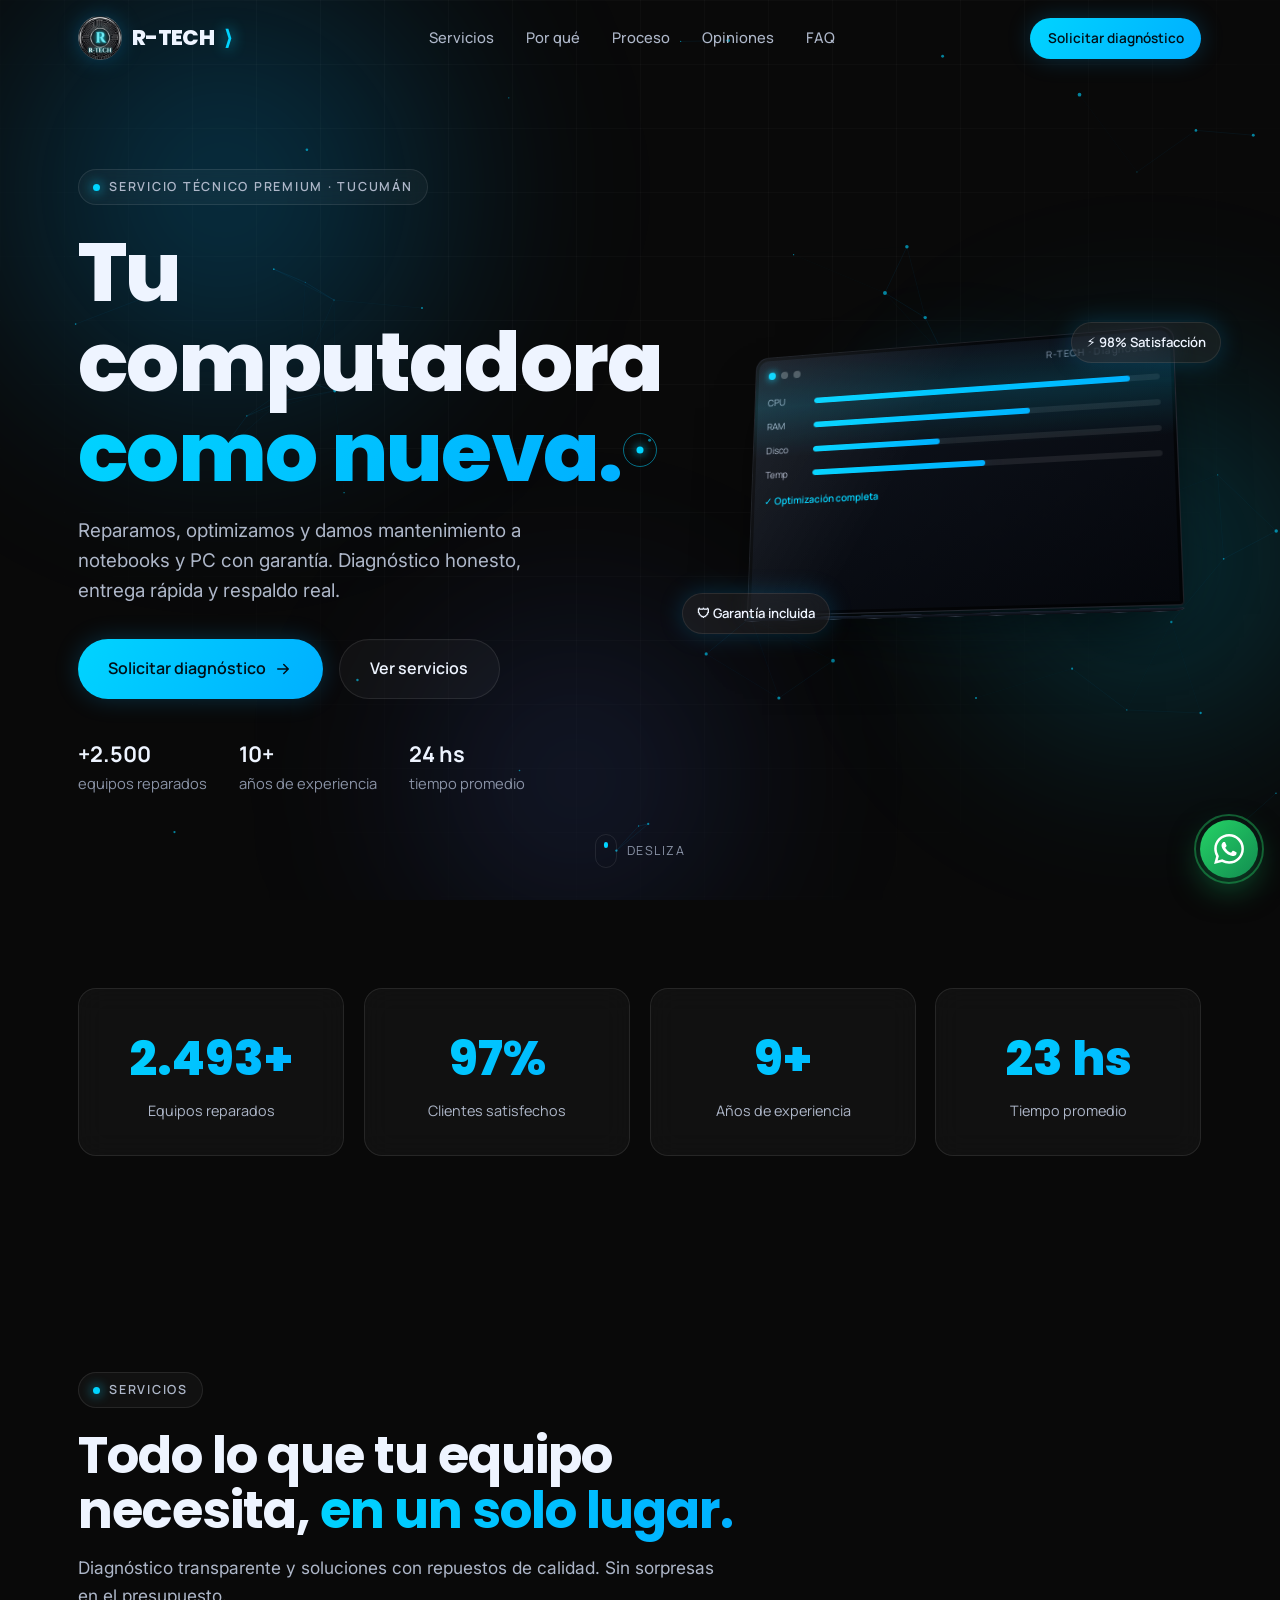
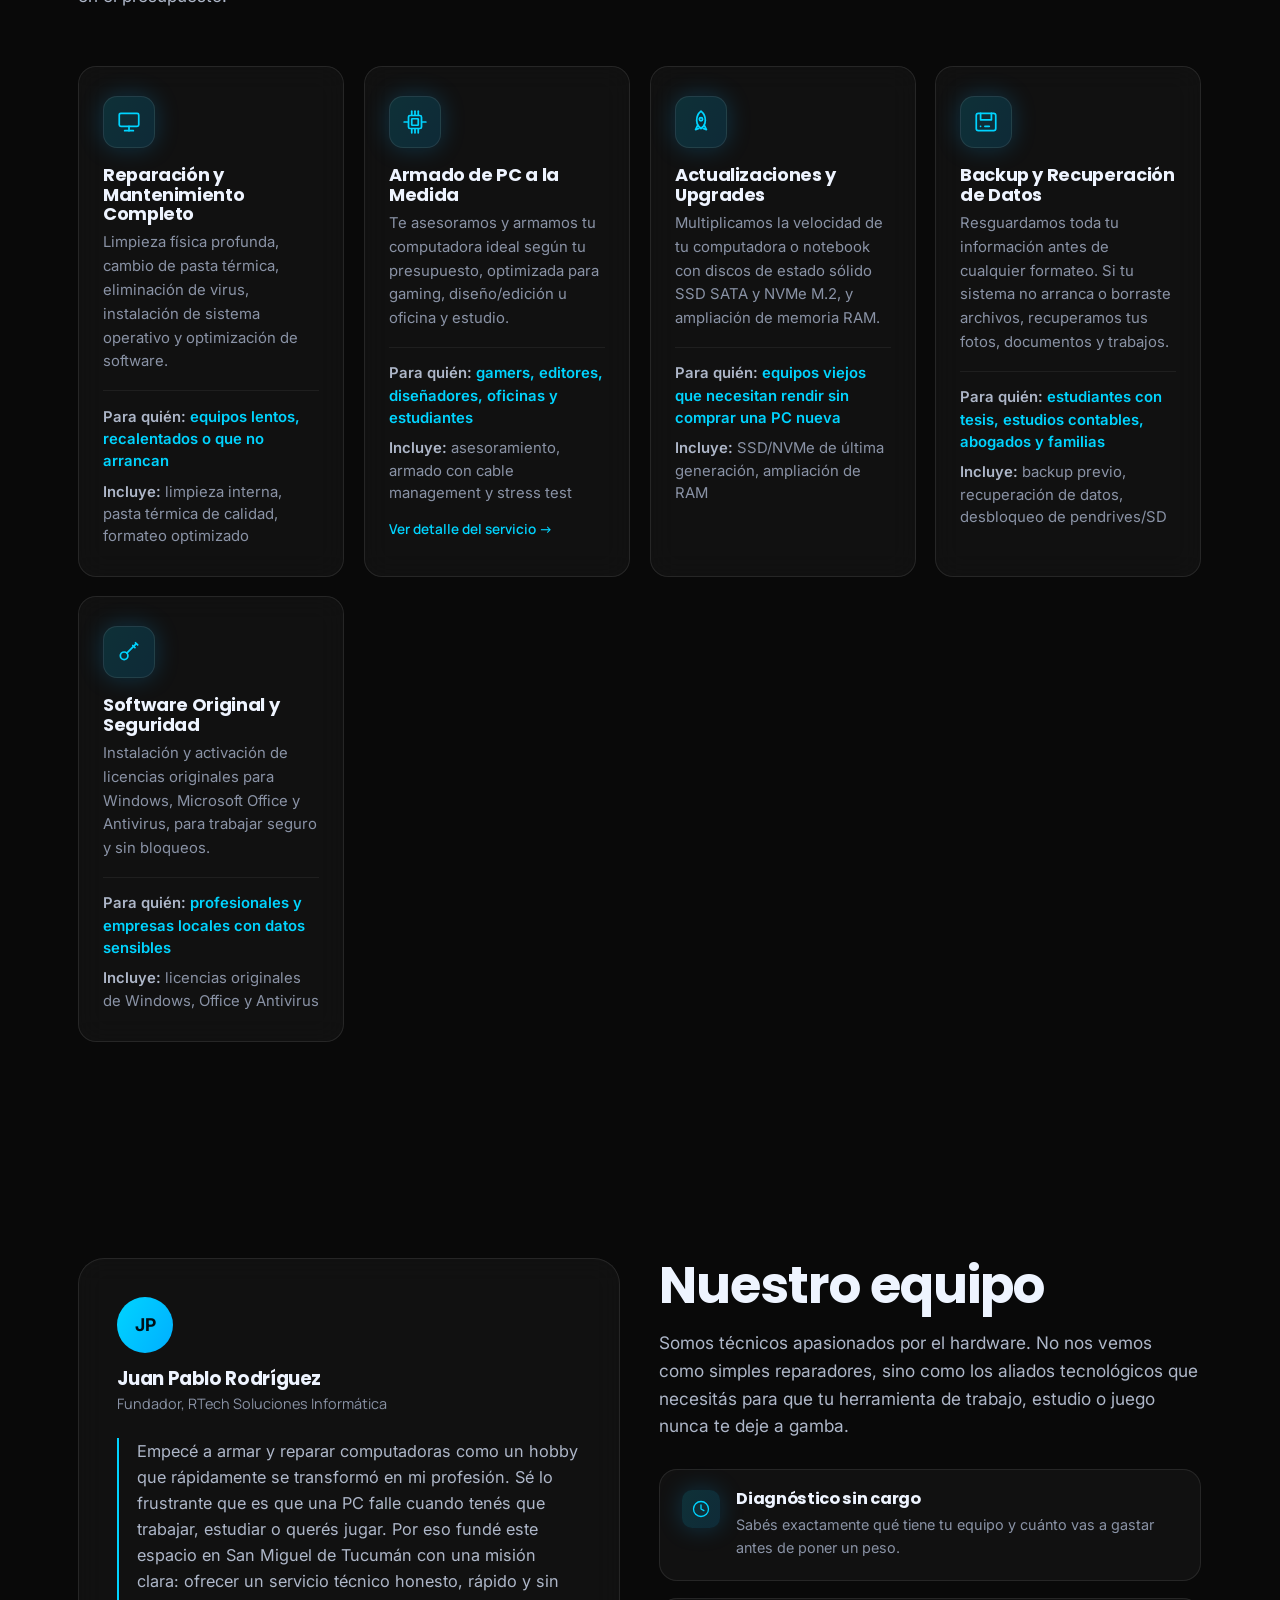
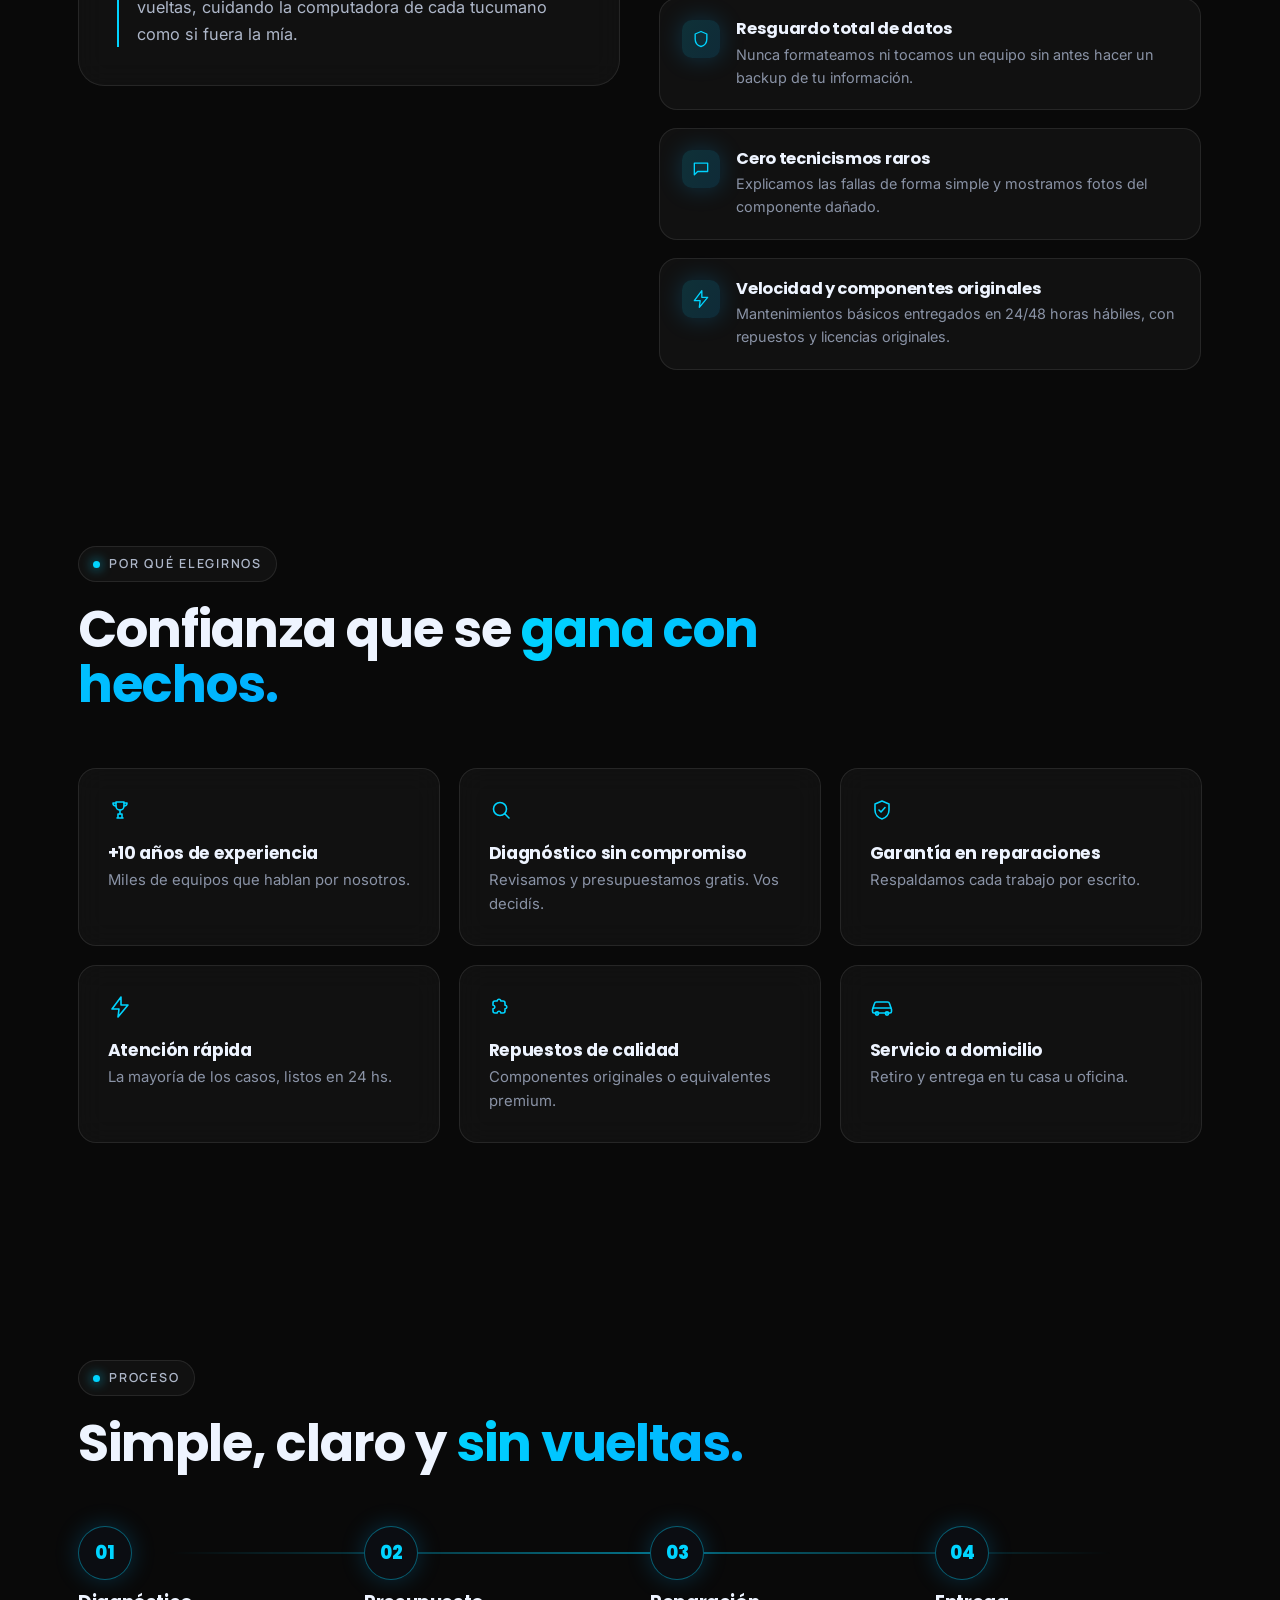
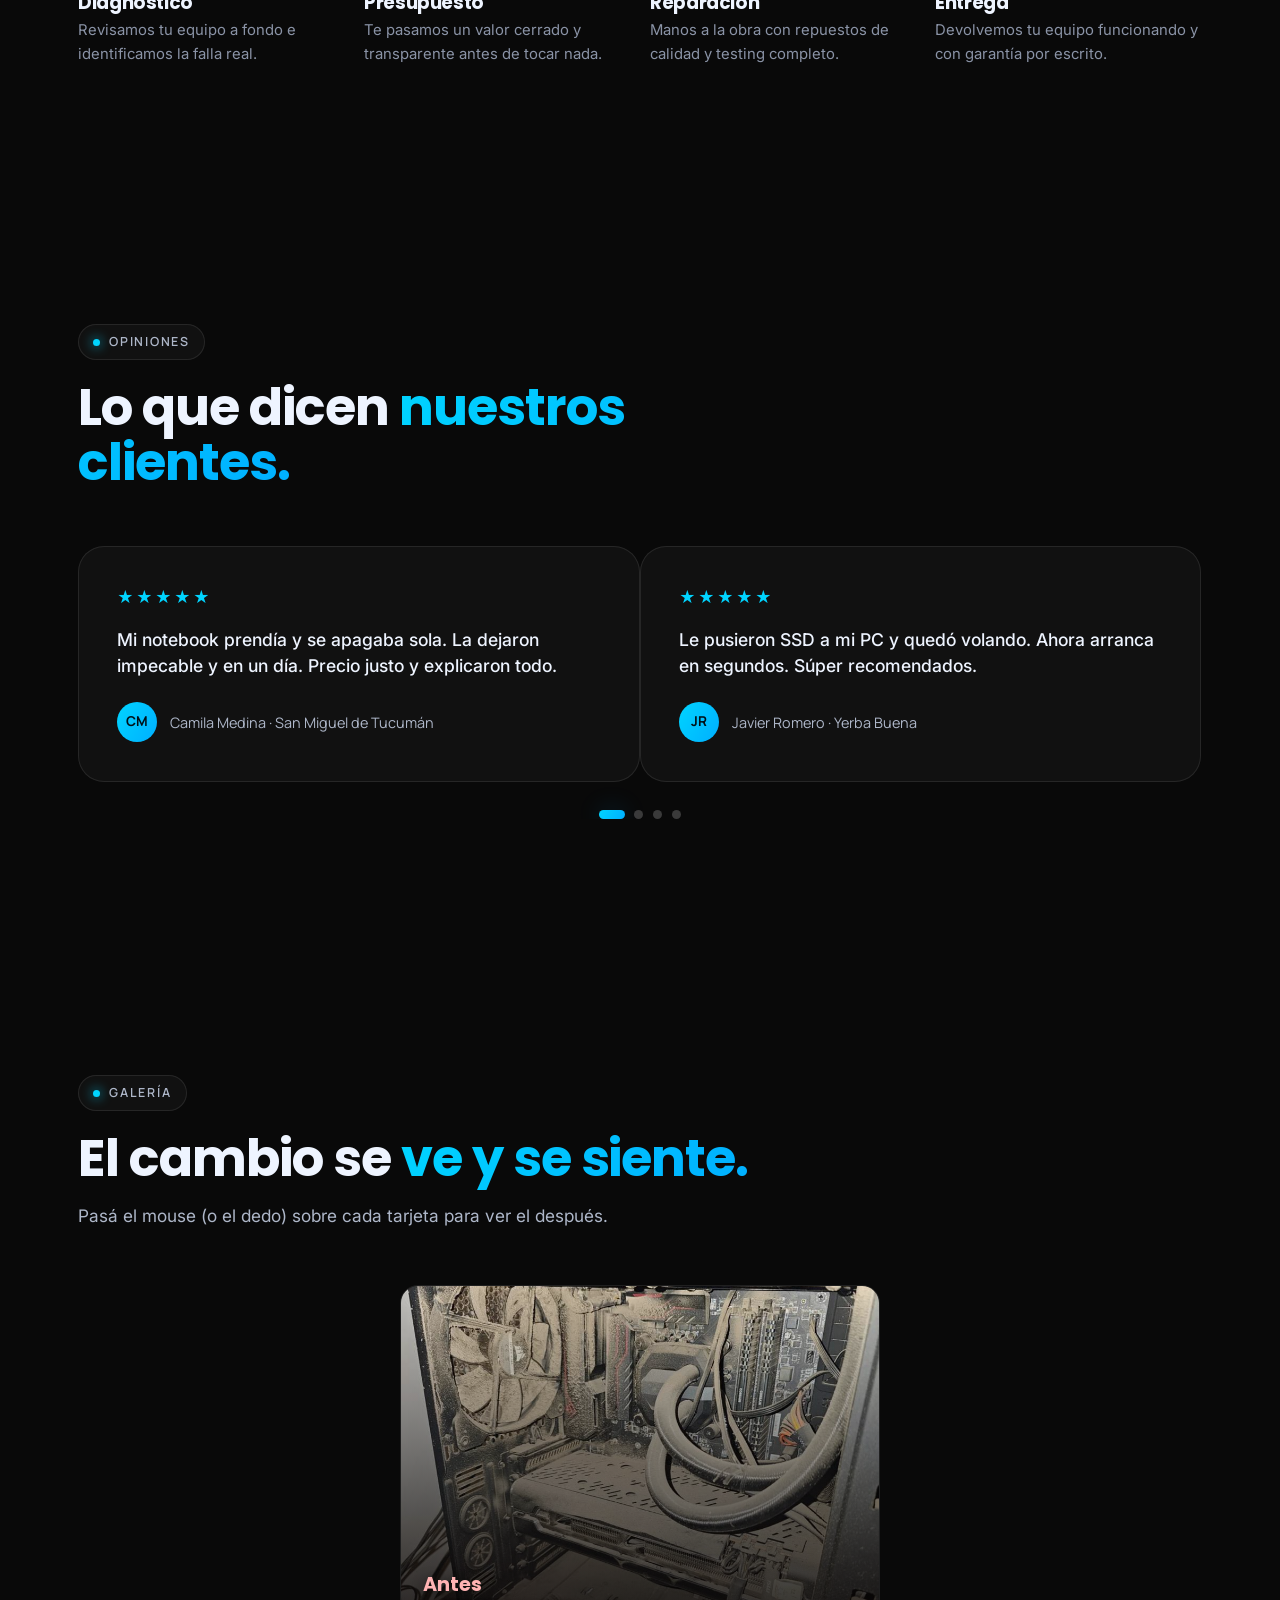
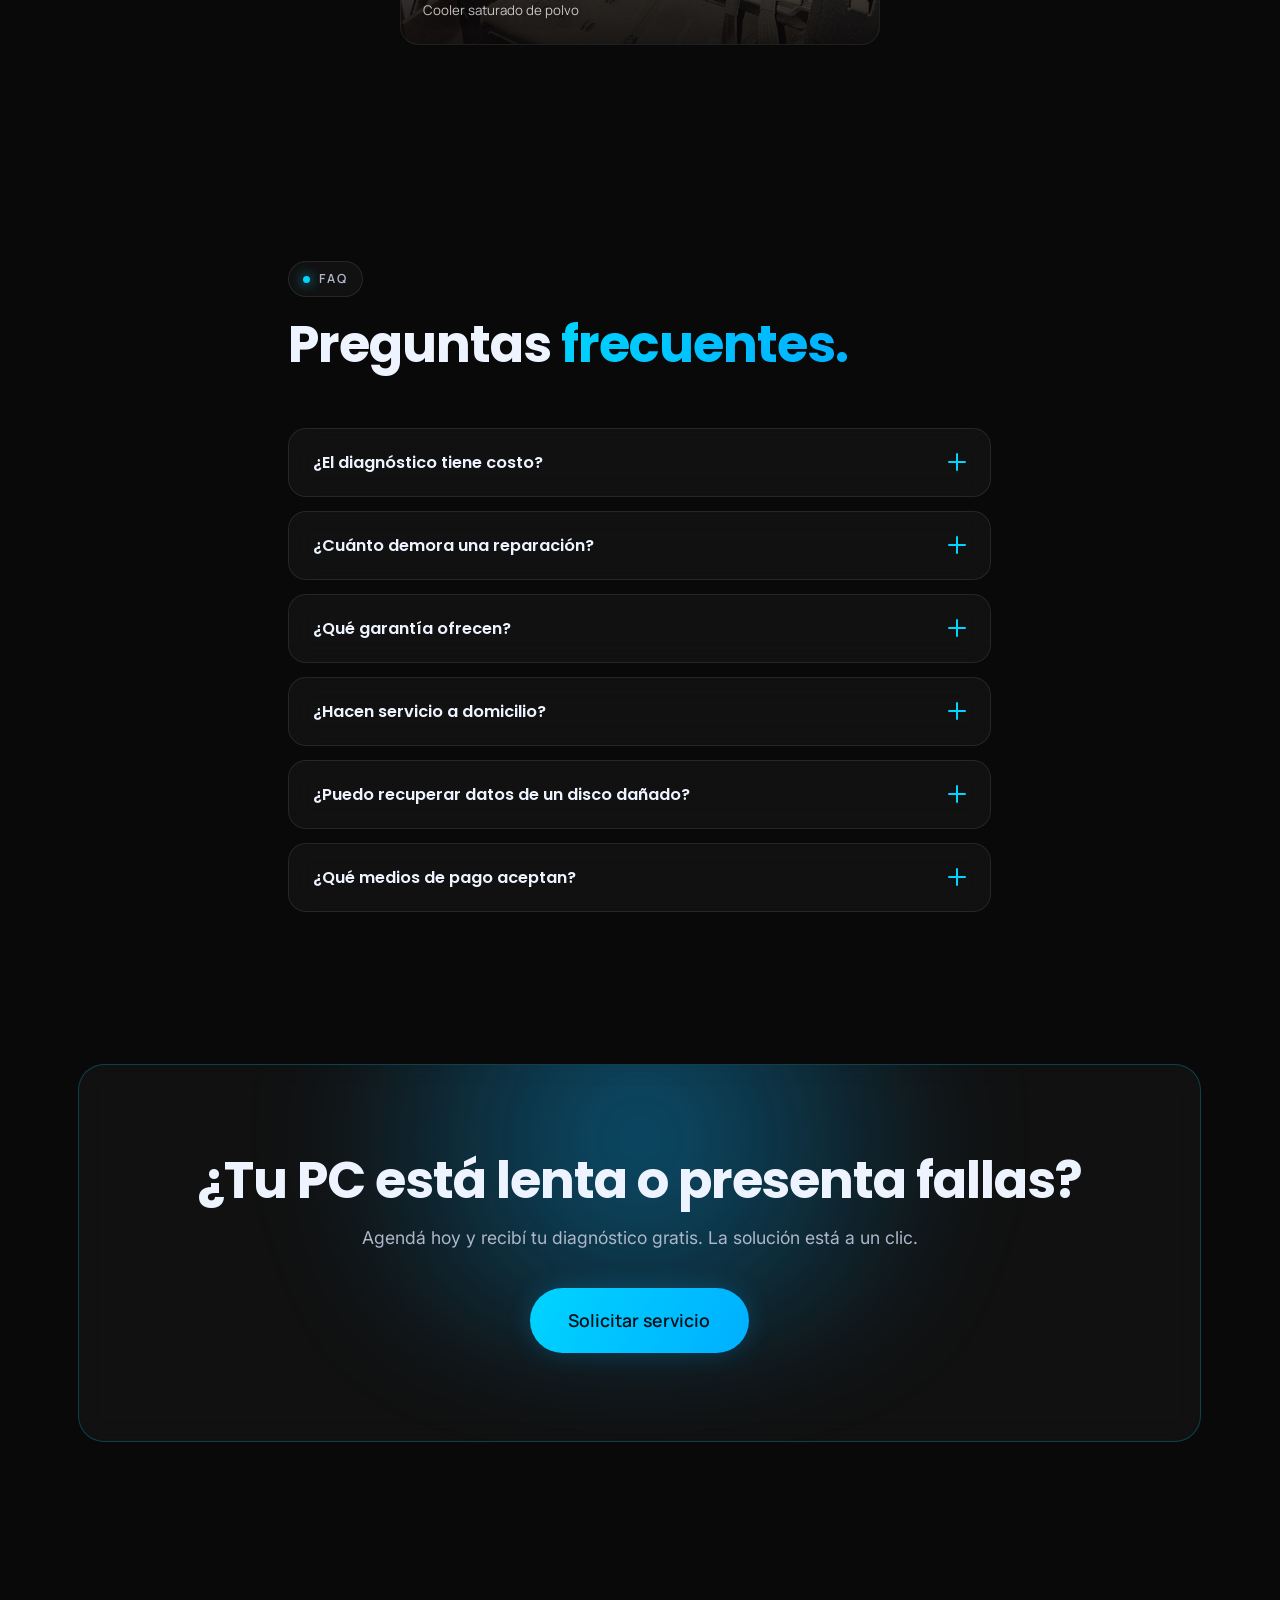
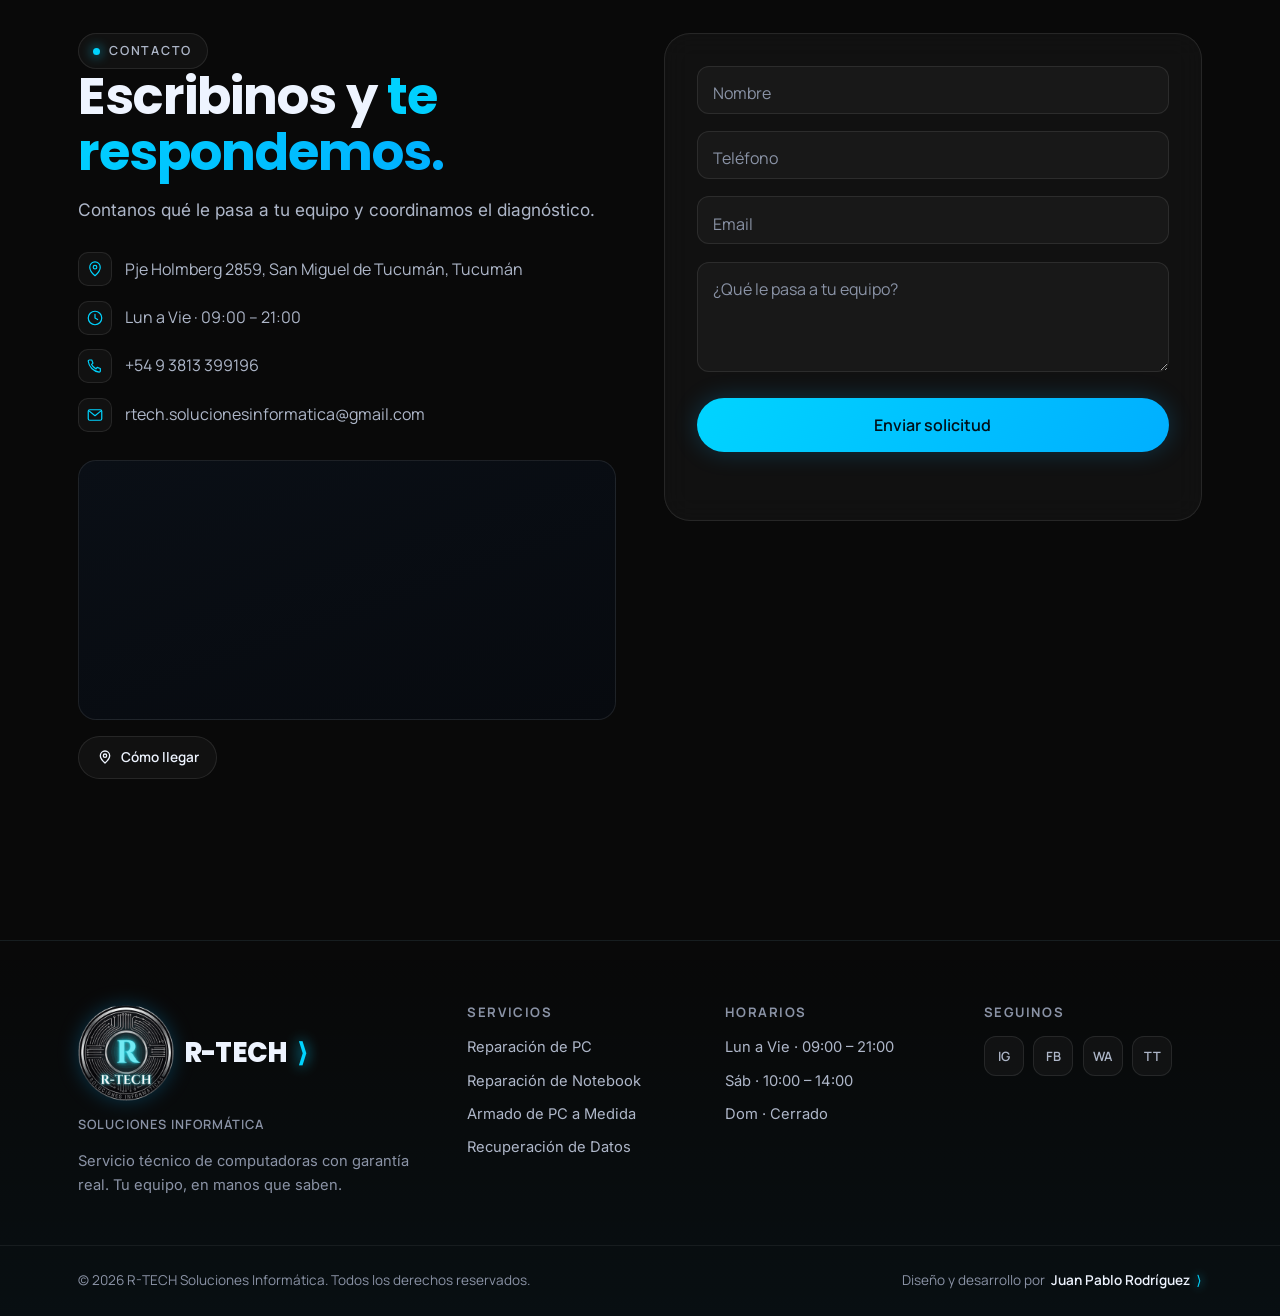
==== index.html @ f3e6f24c "Add files via upload" ====
<!DOCTYPE html>
<html lang="es">
<head>
  <!-- ============================================================
       META BÁSICOS
  ============================================================ -->
  <meta charset="UTF-8" />
  <meta name="viewport" content="width=device-width, initial-scale=1.0" />
  <title>R-TECH | Servicio Técnico de PC y Notebooks en San Miguel de Tucumán</title>

  <!-- ============================================================
       FAVICON / ÍCONO DE MARCA
  ============================================================ -->
  <link rel="icon" href="favicon.ico" sizes="any" />

  <!-- ============================================================
       SEO
  ============================================================ -->
  <meta name="description" content="Servicio técnico de PC y notebooks en San Miguel de Tucumán. Reparación, armado de PC a medida, recuperación de datos y mantenimiento con garantía escrita. Diagnóstico sin cargo." />
  <meta name="keywords" content="servicio técnico Tucumán, reparación de computadoras San Miguel de Tucumán, reparación de notebooks Tucumán, armado de PC a medida, armado pc gamer Tucumán, recuperación de datos Tucumán, optimización windows, eliminación de virus, service a domicilio Tucumán" />
  <meta name="author" content="R-TECH Soluciones Informática" />
  <meta name="robots" content="index, follow" />
  <meta name="geo.region" content="AR-T" />
  <meta name="geo.placename" content="San Miguel de Tucumán" />
  <meta name="theme-color" content="#090909" />
  <link rel="canonical" href="https://rtech-solucionesinformtica.github.io/MyWeb-Soluciones-Inform-tica/" />

  <!-- Open Graph -->
  <meta property="og:type" content="website" />
  <meta property="og:site_name" content="R-TECH Soluciones Informática" />
  <meta property="og:title" content="R-TECH | Servicio Técnico de PC y Notebooks en San Miguel de Tucumán" />
  <meta property="og:description" content="Reparación, armado de PC a medida y mantenimiento de notebooks y PC con garantía escrita. Diagnóstico sin cargo en San Miguel de Tucumán." />
  <meta property="og:locale" content="es_AR" />
  <meta property="og:url" content="https://rtech-solucionesinformtica.github.io/MyWeb-Soluciones-Inform-tica/" />
  <meta property="og:image" content="https://rtech-solucionesinformtica.github.io/MyWeb-Soluciones-Inform-tica/og-image.jpg" />
  <meta property="og:image:width" content="1200" />
  <meta property="og:image:height" content="630" />

  <!-- Twitter Card -->
  <meta name="twitter:card" content="summary_large_image" />
  <meta name="twitter:title" content="R-TECH | Servicio Técnico de PC y Notebooks en San Miguel de Tucumán" />
  <meta name="twitter:description" content="Reparación, armado de PC a medida y mantenimiento con garantía escrita. Diagnóstico sin cargo." />
  <meta name="twitter:image" content="https://rtech-solucionesinformtica.github.io/MyWeb-Soluciones-Inform-tica/og-image.jpg" />

  <!-- ============================================================
       TIPOGRAFÍAS (Poppins display · Inter body · Manrope datos)
  ============================================================ -->
  <link rel="preconnect" href="https://fonts.googleapis.com" />
  <link rel="preconnect" href="https://fonts.gstatic.com" crossorigin />
  <link href="https://fonts.googleapis.com/css2?family=Poppins:wght@500;600;700;800&family=Inter:wght@400;500;600&family=Manrope:wght@500;600;700&display=swap" rel="stylesheet" />

  <link rel="stylesheet" href="style.css" />

  <!-- ============================================================
       SCHEMA.ORG · LocalBusiness (datos estructurados)
  ============================================================ -->
  <script type="application/ld+json">
  {
    "@context": "https://schema.org",
    "@type": "ElectronicsStore",
    "name": "R-TECH Soluciones Informática",
    "alternateName": "R-TECH Servicio Técnico de Computadoras",
    "image": "https://rtech-solucionesinformtica.github.io/MyWeb-Soluciones-Inform-tica/og-image.jpg",
    "description": "Servicio técnico de PC y notebooks en San Miguel de Tucumán: reparación, armado de PC a medida, recuperación de datos y mantenimiento con garantía escrita.",
    "@id": "https://rtech-solucionesinformtica.github.io/MyWeb-Soluciones-Inform-tica/#negocio",
    "url": "https://rtech-solucionesinformtica.github.io/MyWeb-Soluciones-Inform-tica/",
    "telephone": "+5493813399196",
    "email": "rtech.solucionesinformatica@gmail.com",
    "priceRange": "$$",
    "address": {
      "@type": "PostalAddress",
      "streetAddress": "Pje Holmberg 2859",
      "addressLocality": "San Miguel de Tucumán",
      "addressRegion": "Tucumán",
      "postalCode": "T4001CZG",
      "addressCountry": "AR"
    },
    "openingHoursSpecification": [
      {
        "@type": "OpeningHoursSpecification",
        "dayOfWeek": ["Monday","Tuesday","Wednesday","Thursday","Friday"],
        "opens": "09:00",
        "closes": "21:00"
      },
      {
        "@type": "OpeningHoursSpecification",
        "dayOfWeek": ["Saturday"],
        "opens": "10:00",
        "closes": "14:00"
      }
    ],
    "hasOfferCatalog": {
      "@type": "OfferCatalog",
      "name": "Servicios R-TECH",
      "itemListElement": [
        { "@type": "Offer", "itemOffered": { "@type": "Service", "name": "Reparación de PC" } },
        { "@type": "Offer", "itemOffered": { "@type": "Service", "name": "Reparación de Notebooks" } },
        { "@type": "Offer", "itemOffered": { "@type": "Service", "name": "Armado de PC a Medida", "url": "https://rtech-solucionesinformtica.github.io/MyWeb-Soluciones-Inform-tica/armado-pc-a-medida.html" } },
        { "@type": "Offer", "itemOffered": { "@type": "Service", "name": "Recuperación de Datos" } },
        { "@type": "Offer", "itemOffered": { "@type": "Service", "name": "Eliminación de Virus" } },
        { "@type": "Offer", "itemOffered": { "@type": "Service", "name": "Mantenimiento Preventivo" } }
      ]
    }
  }
  </script>

  <!-- ============================================================
       SCHEMA.ORG · FAQPage (para rich snippets en resultados)
  ============================================================ -->
  <script type="application/ld+json">
  {
    "@context": "https://schema.org",
    "@type": "FAQPage",
    "mainEntity": [
      {
        "@type": "Question",
        "name": "¿El diagnóstico tiene costo?",
        "acceptedAnswer": { "@type": "Answer", "text": "No. Revisamos tu equipo y te entregamos un presupuesto sin compromiso. Si no reparás, no pagás nada." }
      },
      {
        "@type": "Question",
        "name": "¿Cuánto demora una reparación?",
        "acceptedAnswer": { "@type": "Answer", "text": "La mayoría queda lista en 24 hs. Casos con repuestos especiales pueden tardar un poco más; siempre te avisamos antes." }
      },
      {
        "@type": "Question",
        "name": "¿Qué garantía ofrecen?",
        "acceptedAnswer": { "@type": "Answer", "text": "Todas las reparaciones incluyen garantía por escrito sobre el trabajo y los repuestos instalados." }
      },
      {
        "@type": "Question",
        "name": "¿Hacen servicio a domicilio?",
        "acceptedAnswer": { "@type": "Answer", "text": "Sí. Retiramos y entregamos tu equipo en tu casa u oficina dentro de la zona de cobertura." }
      },
      {
        "@type": "Question",
        "name": "¿Puedo recuperar datos de un disco dañado?",
        "acceptedAnswer": { "@type": "Answer", "text": "En la mayoría de los casos sí. Evaluamos el disco y te indicamos la probabilidad real antes de intervenir." }
      },
      {
        "@type": "Question",
        "name": "¿Qué medios de pago aceptan?",
        "acceptedAnswer": { "@type": "Answer", "text": "Podés abonar en efectivo, transferencia bancaria o Mercado Pago al momento de retirar tu equipo ya reparado." }
      }
    ]
  }
  </script>
</head>

<body>

  <!-- ============================================================
       CURSOR INTERACTIVO (glow que sigue al mouse)
  ============================================================ -->
  <div class="cursor-dot" data-cursor-dot></div>
  <div class="cursor-glow" data-cursor-glow></div>

  <!-- ============================================================
       FONDO GLOBAL · Aurora + partículas (canvas) + grilla
  ============================================================ -->
  <div class="bg-fx" aria-hidden="true">
    <div class="aurora aurora--1"></div>
    <div class="aurora aurora--2"></div>
    <div class="aurora aurora--3"></div>
    <div class="grid-overlay"></div>
    <canvas id="particles"></canvas>
  </div>

  <!-- Barra de progreso de scroll -->
  <div class="scroll-progress" data-scroll-progress aria-hidden="true"></div>

  <!-- ============================================================
       NAVBAR · glass sticky
  ============================================================ -->
  <header class="nav" data-nav>
    <div class="container nav__inner">
      <a href="#hero" class="brand" aria-label="R-TECH inicio">
        <img src="logo.png" alt="R-TECH Soluciones Informática" class="brand__logo" width="44" height="44" />
        <span class="brand__mark">R-TECH</span><span class="brand__chevron">⟩</span>
      </a>

      <nav class="nav__links" aria-label="Navegación principal">
        <a href="#servicios">Servicios</a>
        <a href="#nosotros">Por qué</a>
        <a href="#proceso">Proceso</a>
        <a href="#testimonios">Opiniones</a>
        <a href="#faq">FAQ</a>
      </nav>

      <a href="#contacto" class="btn btn--sm btn--primary">Solicitar diagnóstico</a>

      <button class="nav__burger" data-burger aria-label="Abrir menú" aria-expanded="false">
        <span></span><span></span><span></span>
      </button>
    </div>

    <!-- Menú móvil -->
    <div class="nav__mobile" data-mobile-menu>
      <a href="#servicios">Servicios</a>
      <a href="#nosotros">Por qué elegirnos</a>
      <a href="#proceso">Proceso</a>
      <a href="#testimonios">Opiniones</a>
      <a href="#faq">FAQ</a>
      <a href="#contacto" class="btn btn--primary">Solicitar diagnóstico</a>
    </div>
  </header>

  <main>

    <!-- ============================================================
         HERO
    ============================================================ -->
    <section class="hero" id="hero">
      <div class="container hero__inner">

        <div class="hero__copy">
          <span class="eyebrow reveal" data-reveal>
            <span class="eyebrow__dot"></span> Servicio técnico premium · Tucumán
          </span>

          <h1 class="hero__title reveal" data-reveal data-reveal-delay="80">
            Tu computadora<br /><span class="grad">como nueva.</span>
          </h1>

          <p class="hero__sub reveal" data-reveal data-reveal-delay="160">
            Reparamos, optimizamos y damos mantenimiento a notebooks y PC
            con garantía. Diagnóstico honesto, entrega rápida y respaldo real.
          </p>

          <div class="hero__actions reveal" data-reveal data-reveal-delay="240">
            <a href="#contacto" class="btn btn--primary btn--lg">
              Solicitar diagnóstico
              <svg width="18" height="18" viewBox="0 0 24 24" fill="none" aria-hidden="true"><path d="M5 12h14M13 6l6 6-6 6" stroke="currentColor" stroke-width="2" stroke-linecap="round" stroke-linejoin="round"/></svg>
            </a>
            <a href="#servicios" class="btn btn--ghost btn--lg">Ver servicios</a>
          </div>

          <ul class="hero__trust reveal" data-reveal data-reveal-delay="320">
            <li><strong>+2.500</strong> equipos reparados</li>
            <li><strong>10+</strong> años de experiencia</li>
            <li><strong>24 hs</strong> tiempo promedio</li>
          </ul>
        </div>

        <!-- PC 3D ilustrada con luces (CSS puro + SVG) -->
        <div class="hero__stage reveal" data-reveal data-reveal-delay="200" data-tilt>
          <div class="glow-orb"></div>

          <div class="laptop" data-tilt-inner>
            <!-- Pantalla -->
            <div class="laptop__screen">
              <div class="screen__scan"></div>
              <div class="screen__ui">
                <div class="ui__topbar">
                  <span class="ui__dot"></span><span class="ui__dot"></span><span class="ui__dot"></span>
                  <span class="ui__title">R-TECH · Diagnóstico</span>
                </div>
                <div class="ui__body">
                  <div class="ui__row"><span>CPU</span><i style="--w:92%"></i></div>
                  <div class="ui__row"><span>RAM</span><i style="--w:64%"></i></div>
                  <div class="ui__row"><span>Disco</span><i style="--w:38%"></i></div>
                  <div class="ui__row"><span>Temp</span><i style="--w:51%"></i></div>
                  <div class="ui__status">✓ Optimización completa</div>
                </div>
              </div>
              <div class="screen__glare"></div>
            </div>
            <!-- Base / teclado -->
            <div class="laptop__base">
              <div class="base__notch"></div>
            </div>
          </div>

          <!-- Chips flotantes -->
          <div class="chip chip--1">⚡ 98% Satisfacción</div>
          <div class="chip chip--2">🛡 Garantía incluida</div>
        </div>

      </div>

      <a href="#servicios" class="hero__scroll" aria-label="Bajar">
        <span></span> Desliza
      </a>
    </section>


    <!-- ============================================================
         CONTADORES
    ============================================================ -->
    <section class="section section--tight" id="stats">
      <div class="container">
        <div class="stats" data-counters>
          <div class="stat reveal" data-reveal>
            <span class="stat__num" data-count="2500" data-suffix="+">0</span>
            <span class="stat__label">Equipos reparados</span>
          </div>
          <div class="stat reveal" data-reveal>
            <span class="stat__num" data-count="98" data-suffix="%">0</span>
            <span class="stat__label">Clientes satisfechos</span>
          </div>
          <div class="stat reveal" data-reveal>
            <span class="stat__num" data-count="10" data-suffix="+">0</span>
            <span class="stat__label">Años de experiencia</span>
          </div>
          <div class="stat reveal" data-reveal>
            <span class="stat__num" data-count="24" data-suffix=" hs">0</span>
            <span class="stat__label">Tiempo promedio</span>
          </div>
        </div>
      </div>
    </section>

    <!-- ============================================================
         SERVICIOS
    ============================================================ -->
    <section class="section" id="servicios">
      <div class="container">
        <header class="section__head reveal" data-reveal>
          <span class="eyebrow"><span class="eyebrow__dot"></span> Servicios</span>
          <h2 class="section__title">Todo lo que tu equipo necesita, <span class="grad">en un solo lugar.</span></h2>
          <p class="section__lead">Diagnóstico transparente y soluciones con repuestos de calidad. Sin sorpresas en el presupuesto.</p>
        </header>

        <div class="cards" data-stagger>
          <!-- Card = icono + título + descripción + meta (Para quién/Incluye) + tilt 3D + glow -->
          <article class="card reveal" data-reveal data-tilt>
            <div class="card__icon"><svg viewBox="0 0 24 24" fill="none" stroke="currentColor" stroke-width="1.6" stroke-linecap="round" stroke-linejoin="round"><rect x="3" y="4" width="18" height="12" rx="1.5"/><line x1="8" y1="20" x2="16" y2="20"/><line x1="12" y1="16" x2="12" y2="20"/></svg></div>
            <h3>Reparación y Mantenimiento Completo</h3>
            <p>Limpieza física profunda, cambio de pasta térmica, eliminación de virus, instalación de sistema operativo y optimización de software.</p>
            <div class="card__meta">
              <p><strong>Para quién:</strong> <span class="card__meta-accent">equipos lentos, recalentados o que no arrancan</span></p>
              <p><strong>Incluye:</strong> limpieza interna, pasta térmica de calidad, formateo optimizado</p>
            </div>
          </article>
          <article class="card reveal" data-reveal data-tilt>
            <div class="card__icon"><svg viewBox="0 0 24 24" fill="none" stroke="currentColor" stroke-width="1.6" stroke-linecap="round" stroke-linejoin="round"><rect x="6" y="6" width="12" height="12" rx="1.5"/><rect x="9" y="9" width="6" height="6" rx="0.5"/><line x1="12" y1="2" x2="12" y2="5"/><line x1="12" y1="19" x2="12" y2="22"/><line x1="2" y1="12" x2="5" y2="12"/><line x1="19" y1="12" x2="22" y2="12"/><line x1="9" y1="2" x2="9" y2="5"/><line x1="15" y1="2" x2="15" y2="5"/><line x1="9" y1="19" x2="9" y2="22"/><line x1="15" y1="19" x2="15" y2="22"/></svg></div>
            <h3>Armado de PC a la Medida</h3>
            <p>Te asesoramos y armamos tu computadora ideal según tu presupuesto, optimizada para gaming, diseño/edición u oficina y estudio.</p>
            <div class="card__meta">
              <p><strong>Para quién:</strong> <span class="card__meta-accent">gamers, editores, diseñadores, oficinas y estudiantes</span></p>
              <p><strong>Incluye:</strong> asesoramiento, armado con cable management y stress test</p>
            </div>
            <a href="armado-pc-a-medida.html" class="card__link">Ver detalle del servicio →</a>
          </article>
          <article class="card reveal" data-reveal data-tilt>
            <div class="card__icon"><svg viewBox="0 0 24 24" fill="none" stroke="currentColor" stroke-width="1.6" stroke-linecap="round" stroke-linejoin="round"><path d="M12 2c2.5 2 4 5 4 8.5 0 2-.7 3.8-1.7 5.3L12 18l-2.3-2.2C8.7 14.3 8 12.5 8 10.5 8 7 9.5 4 12 2z"/><circle cx="12" cy="9.5" r="1.5"/><path d="M9 15l-2 4 3-1M15 15l2 4-3-1"/></svg></div>
            <h3>Actualizaciones y Upgrades</h3>
            <p>Multiplicamos la velocidad de tu computadora o notebook con discos de estado sólido SSD SATA y NVMe M.2, y ampliación de memoria RAM.</p>
            <div class="card__meta">
              <p><strong>Para quién:</strong> <span class="card__meta-accent">equipos viejos que necesitan rendir sin comprar una PC nueva</span></p>
              <p><strong>Incluye:</strong> SSD/NVMe de última generación, ampliación de RAM</p>
            </div>
          </article>
          <article class="card reveal" data-reveal data-tilt>
            <div class="card__icon"><svg viewBox="0 0 24 24" fill="none" stroke="currentColor" stroke-width="1.6" stroke-linecap="round" stroke-linejoin="round"><rect x="3" y="4" width="18" height="16" rx="2"/><path d="M7 4v6h10V4"/><line x1="7" y1="16" x2="7.01" y2="16"/><line x1="11" y1="16" x2="15" y2="16"/></svg></div>
            <h3>Backup y Recuperación de Datos</h3>
            <p>Resguardamos toda tu información antes de cualquier formateo. Si tu sistema no arranca o borraste archivos, recuperamos tus fotos, documentos y trabajos.</p>
            <div class="card__meta">
              <p><strong>Para quién:</strong> <span class="card__meta-accent">estudiantes con tesis, estudios contables, abogados y familias</span></p>
              <p><strong>Incluye:</strong> backup previo, recuperación de datos, desbloqueo de pendrives/SD</p>
            </div>
          </article>
          <article class="card reveal" data-reveal data-tilt>
            <div class="card__icon"><svg viewBox="0 0 24 24" fill="none" stroke="currentColor" stroke-width="1.6" stroke-linecap="round" stroke-linejoin="round"><circle cx="7.5" cy="15.5" r="3.5"/><path d="M10 13l8.5-8.5"/><path d="M15.5 6l2 2"/><path d="M18 3.5l2 2"/></svg></div>
            <h3>Software Original y Seguridad</h3>
            <p>Instalación y activación de licencias originales para Windows, Microsoft Office y Antivirus, para trabajar seguro y sin bloqueos.</p>
            <div class="card__meta">
              <p><strong>Para quién:</strong> <span class="card__meta-accent">profesionales y empresas locales con datos sensibles</span></p>
              <p><strong>Incluye:</strong> licencias originales de Windows, Office y Antivirus</p>
            </div>
          </article>
        </div>
      </div>
    </section>

    <!-- ============================================================
         FUNDADOR
    ============================================================ -->
    <section class="section section--tight" id="fundador">
      <div class="container">
        <div class="founder-grid">
          <div class="founder glass reveal" data-reveal>
            <span class="founder__av">JP</span>
            <div class="founder__info">
              <h3>Juan Pablo Rodríguez</h3>
              <p class="founder__role">Fundador, RTech Soluciones Informática</p>
            </div>
            <blockquote class="founder__quote">Empecé a armar y reparar computadoras como un hobby que rápidamente se transformó en mi profesión. Sé lo frustrante que es que una PC falle cuando tenés que trabajar, estudiar o querés jugar. Por eso fundé este espacio en San Miguel de Tucumán con una misión clara: ofrecer un servicio técnico honesto, rápido y sin vueltas, cuidando la computadora de cada tucumano como si fuera la mía.</blockquote>
          </div>

          <div class="founder-team reveal" data-reveal>
            <h2 class="section__title">Nuestro equipo</h2>
            <p class="section__lead">Somos técnicos apasionados por el hardware. No nos vemos como simples reparadores, sino como los aliados tecnológicos que necesitás para que tu herramienta de trabajo, estudio o juego nunca te deje a gamba.</p>

            <div class="founder-team__list">
              <div class="founder-team__item">
                <span class="founder-team__ic"><svg viewBox="0 0 24 24" fill="none" stroke="currentColor" stroke-width="1.6" stroke-linecap="round" stroke-linejoin="round"><circle cx="12" cy="12" r="9"/><path d="M12 7v5l3.5 2"/></svg></span>
                <div>
                  <h3>Diagnóstico sin cargo</h3>
                  <p>Sabés exactamente qué tiene tu equipo y cuánto vas a gastar antes de poner un peso.</p>
                </div>
              </div>
              <div class="founder-team__item">
                <span class="founder-team__ic"><svg viewBox="0 0 24 24" fill="none" stroke="currentColor" stroke-width="1.6" stroke-linecap="round" stroke-linejoin="round"><path d="M12 3l7 3v6c0 4.5-3 8-7 9-4-1-7-4.5-7-9V6l7-3z"/></svg></span>
                <div>
                  <h3>Resguardo total de datos</h3>
                  <p>Nunca formateamos ni tocamos un equipo sin antes hacer un backup de tu información.</p>
                </div>
              </div>
              <div class="founder-team__item">
                <span class="founder-team__ic"><svg viewBox="0 0 24 24" fill="none" stroke="currentColor" stroke-width="1.6" stroke-linecap="round" stroke-linejoin="round"><path d="M4 5h16v10H8l-4 4V5z"/></svg></span>
                <div>
                  <h3>Cero tecnicismos raros</h3>
                  <p>Explicamos las fallas de forma simple y mostramos fotos del componente dañado.</p>
                </div>
              </div>
              <div class="founder-team__item">
                <span class="founder-team__ic"><svg viewBox="0 0 24 24" fill="none" stroke="currentColor" stroke-width="1.6" stroke-linecap="round" stroke-linejoin="round"><polygon points="13 2 4 14 11 14 10 22 20 10 13 10 13 2"/></svg></span>
                <div>
                  <h3>Velocidad y componentes originales</h3>
                  <p>Mantenimientos básicos entregados en 24/48 horas hábiles, con repuestos y licencias originales.</p>
                </div>
              </div>
            </div>
          </div>
        </div>
      </div>
    </section>

    <!-- ============================================================
         POR QUÉ ELEGIRNOS
    ============================================================ -->
    <section class="section section--tight" id="nosotros">
      <div class="container">
        <header class="section__head reveal" data-reveal>
          <span class="eyebrow"><span class="eyebrow__dot"></span> Por qué elegirnos</span>
          <h2 class="section__title">Confianza que se <span class="grad">gana con hechos.</span></h2>
        </header>

        <div class="reasons">
          <div class="reason reveal" data-reveal>
            <span class="reason__ic"><svg viewBox="0 0 24 24" fill="none" stroke="currentColor" stroke-width="1.6" stroke-linecap="round" stroke-linejoin="round"><path d="M8 4h8v4a4 4 0 01-8 0V4z"/><path d="M8 5H5a3 3 0 003 3M16 5h3a3 3 0 01-3 3"/><line x1="12" y1="12" x2="12" y2="16"/><path d="M9 20h6M10 16h4v4h-4z"/></svg></span>
            <h3>+10 años de experiencia</h3>
            <p>Miles de equipos que hablan por nosotros.</p>
          </div>
          <div class="reason reveal" data-reveal>
            <span class="reason__ic"><svg viewBox="0 0 24 24" fill="none" stroke="currentColor" stroke-width="1.6" stroke-linecap="round" stroke-linejoin="round"><circle cx="11" cy="11" r="6.5"/><line x1="20" y1="20" x2="15.8" y2="15.8"/></svg></span>
            <h3>Diagnóstico sin compromiso</h3>
            <p>Revisamos y presupuestamos gratis. Vos decidís.</p>
          </div>
          <div class="reason reveal" data-reveal>
            <span class="reason__ic"><svg viewBox="0 0 24 24" fill="none" stroke="currentColor" stroke-width="1.6" stroke-linecap="round" stroke-linejoin="round"><path d="M12 3l7 3v6c0 4.5-3 8-7 9-4-1-7-4.5-7-9V6l7-3z"/><path d="M9 12l2 2 4-4.5"/></svg></span>
            <h3>Garantía en reparaciones</h3>
            <p>Respaldamos cada trabajo por escrito.</p>
          </div>
          <div class="reason reveal" data-reveal>
            <span class="reason__ic"><svg viewBox="0 0 24 24" fill="none" stroke="currentColor" stroke-width="1.6" stroke-linecap="round" stroke-linejoin="round"><polygon points="13 2 4 14 11 14 10 22 20 10 13 10 13 2"/></svg></span>
            <h3>Atención rápida</h3>
            <p>La mayoría de los casos, listos en 24 hs.</p>
          </div>
          <div class="reason reveal" data-reveal>
            <span class="reason__ic"><svg viewBox="0 0 24 24" fill="none" stroke="currentColor" stroke-width="1.6" stroke-linejoin="round" stroke-linecap="round"><path d="M4 8a2 2 0 012-2h2.2a1.8 1.8 0 113.6 0H14a2 2 0 012 2v2.2a1.8 1.8 0 110 3.6V16a2 2 0 01-2 2h-2.2a1.8 1.8 0 10-3.6 0H6a2 2 0 01-2-2v-2.2a1.8 1.8 0 100-3.6V8z"/></svg></span>
            <h3>Repuestos de calidad</h3>
            <p>Componentes originales o equivalentes premium.</p>
          </div>
          <div class="reason reveal" data-reveal>
            <span class="reason__ic"><svg viewBox="0 0 24 24" fill="none" stroke="currentColor" stroke-width="1.6" stroke-linecap="round" stroke-linejoin="round"><path d="M3 13l1.5-4.5A2 2 0 016.4 7h11.2a2 2 0 011.9 1.5L21 13"/><rect x="2.5" y="13" width="19" height="5" rx="1.5"/><circle cx="7" cy="18.5" r="1.6"/><circle cx="17" cy="18.5" r="1.6"/></svg></span>
            <h3>Servicio a domicilio</h3>
            <p>Retiro y entrega en tu casa u oficina.</p>
          </div>
        </div>
      </div>
    </section>

    <!-- ============================================================
         PROCESO (timeline animada)
    ============================================================ -->
    <section class="section" id="proceso">
      <div class="container">
        <header class="section__head reveal" data-reveal>
          <span class="eyebrow"><span class="eyebrow__dot"></span> Proceso</span>
          <h2 class="section__title">Simple, claro y <span class="grad">sin vueltas.</span></h2>
        </header>

        <ol class="timeline">
          <li class="step reveal" data-reveal>
            <span class="step__num">01</span>
            <div class="step__body">
              <h3>Diagnóstico</h3>
              <p>Revisamos tu equipo a fondo e identificamos la falla real.</p>
            </div>
          </li>
          <li class="step reveal" data-reveal>
            <span class="step__num">02</span>
            <div class="step__body">
              <h3>Presupuesto</h3>
              <p>Te pasamos un valor cerrado y transparente antes de tocar nada.</p>
            </div>
          </li>
          <li class="step reveal" data-reveal>
            <span class="step__num">03</span>
            <div class="step__body">
              <h3>Reparación</h3>
              <p>Manos a la obra con repuestos de calidad y testing completo.</p>
            </div>
          </li>
          <li class="step reveal" data-reveal>
            <span class="step__num">04</span>
            <div class="step__body">
              <h3>Entrega</h3>
              <p>Devolvemos tu equipo funcionando y con garantía por escrito.</p>
            </div>
          </li>
        </ol>
      </div>
    </section>

    <!-- ============================================================
         TESTIMONIOS (slider automático)
    ============================================================ -->
    <section class="section" id="testimonios">
      <div class="container">
        <header class="section__head reveal" data-reveal>
          <span class="eyebrow"><span class="eyebrow__dot"></span> Opiniones</span>
          <h2 class="section__title">Lo que dicen <span class="grad">nuestros clientes.</span></h2>
        </header>

        <div class="slider reveal" data-reveal data-slider>
          <div class="slider__track" data-slider-track>

            <figure class="quote">
              <div class="quote__stars">★★★★★</div>
              <blockquote>Mi notebook prendía y se apagaba sola. La dejaron impecable y en un día. Precio justo y explicaron todo.</blockquote>
              <figcaption><span class="quote__av">CM</span> Camila Medina · San Miguel de Tucumán</figcaption>
            </figure>

            <figure class="quote">
              <div class="quote__stars">★★★★★</div>
              <blockquote>Le pusieron SSD a mi PC y quedó volando. Ahora arranca en segundos. Súper recomendados.</blockquote>
              <figcaption><span class="quote__av">JR</span> Javier Romero · Yerba Buena</figcaption>
            </figure>

            <figure class="quote">
              <div class="quote__stars">★★★★★</div>
              <blockquote>Recuperaron las fotos de mi hija de un disco que daba por perdido. Eternamente agradecida.</blockquote>
              <figcaption><span class="quote__av">PS</span> Patricia Sosa · Tafí Viejo</figcaption>
            </figure>

            <figure class="quote">
              <div class="quote__stars">★★★★★</div>
              <blockquote>Me armaron el PC gamer soñado dentro de mi presupuesto. Cable management de otro nivel.</blockquote>
              <figcaption><span class="quote__av">FT</span> Fernando Torres · Banda del Río Salí</figcaption>
            </figure>

            <figure class="quote">
              <div class="quote__stars">★★★★★</div>
              <blockquote>Tenían el equipo lleno de virus y publicidad. Lo limpiaron completo y me dejaron protección. Cero drama.</blockquote>
              <figcaption><span class="quote__av">DL</span> Daniela López · Lules</figcaption>
            </figure>

          </div>

          <div class="slider__dots" data-slider-dots aria-hidden="true"></div>
        </div>
      </div>
    </section>

    <!-- ============================================================
         GALERÍA · Antes / Después
    ============================================================ -->
    <section class="section" id="galeria">
      <div class="container">
        <header class="section__head reveal" data-reveal>
          <span class="eyebrow"><span class="eyebrow__dot"></span> Galería</span>
          <h2 class="section__title">El cambio se <span class="grad">ve y se siente.</span></h2>
          <p class="section__lead">Pasá el mouse (o el dedo) sobre cada tarjeta para ver el después.</p>
        </header>

        <div class="gallery gallery--single">
          <div class="ba reveal" data-reveal>
            <div class="ba__face ba__before ba__face--photo" style="background-image: linear-gradient(180deg, rgba(9,7,7,.05) 0%, rgba(9,7,7,.9) 100%), url('galeria-antes-limpieza-pc.jpg');"><span>Antes</span><small>Cooler saturado de polvo</small></div>
            <div class="ba__face ba__after ba__face--photo" style="background-image: linear-gradient(180deg, rgba(5,18,26,.05) 0%, rgba(5,18,26,.9) 100%), url('galeria-despues-limpieza-pc.jpg');"><span>Después</span><small>Flujo de aire restaurado</small></div>
          </div>
        </div>
      </div>
    </section>

    <!-- ============================================================
         FAQ (acordeón)
    ============================================================ -->
    <section class="section section--tight" id="faq">
      <div class="container container--narrow">
        <header class="section__head reveal" data-reveal>
          <span class="eyebrow"><span class="eyebrow__dot"></span> FAQ</span>
          <h2 class="section__title">Preguntas <span class="grad">frecuentes.</span></h2>
        </header>

        <div class="faq" data-accordion>
          <div class="faq__item reveal" data-reveal>
            <button class="faq__q" aria-expanded="false">
              ¿El diagnóstico tiene costo?
              <span class="faq__ic" aria-hidden="true"></span>
            </button>
            <div class="faq__a"><p>No. Revisamos tu equipo y te entregamos un presupuesto sin compromiso. Si no reparás, no pagás nada.</p></div>
          </div>
          <div class="faq__item reveal" data-reveal>
            <button class="faq__q" aria-expanded="false">
              ¿Cuánto demora una reparación?
              <span class="faq__ic" aria-hidden="true"></span>
            </button>
            <div class="faq__a"><p>La mayoría queda lista en 24 hs. Casos con repuestos especiales pueden tardar un poco más; siempre te avisamos antes.</p></div>
          </div>
          <div class="faq__item reveal" data-reveal>
            <button class="faq__q" aria-expanded="false">
              ¿Qué garantía ofrecen?
              <span class="faq__ic" aria-hidden="true"></span>
            </button>
            <div class="faq__a"><p>Todas las reparaciones incluyen garantía por escrito sobre el trabajo y los repuestos instalados.</p></div>
          </div>
          <div class="faq__item reveal" data-reveal>
            <button class="faq__q" aria-expanded="false">
              ¿Hacen servicio a domicilio?
              <span class="faq__ic" aria-hidden="true"></span>
            </button>
            <div class="faq__a"><p>Sí. Retiramos y entregamos tu equipo en tu casa u oficina dentro de la zona de cobertura.</p></div>
          </div>
          <div class="faq__item reveal" data-reveal>
            <button class="faq__q" aria-expanded="false">
              ¿Puedo recuperar datos de un disco dañado?
              <span class="faq__ic" aria-hidden="true"></span>
            </button>
            <div class="faq__a"><p>En la mayoría de los casos sí. Evaluamos el disco y te indicamos la probabilidad real antes de intervenir.</p></div>
          </div>
          <div class="faq__item reveal" data-reveal>
            <button class="faq__q" aria-expanded="false">
              ¿Qué medios de pago aceptan?
              <span class="faq__ic" aria-hidden="true"></span>
            </button>
            <div class="faq__a"><p>Podés abonar en efectivo, transferencia bancaria o Mercado Pago al momento de retirar tu equipo ya reparado.</p></div>
          </div>
        </div>
      </div>
    </section>

    <!-- ============================================================
         CTA FINAL
    ============================================================ -->
    <section class="cta" id="cta">
      <div class="container">
        <div class="cta__card reveal" data-reveal>
          <div class="cta__glow"></div>
          <h2 class="cta__title">¿Tu PC está lenta o presenta fallas?</h2>
          <p class="cta__sub">Agendá hoy y recibí tu diagnóstico gratis. La solución está a un clic.</p>
          <a href="#contacto" class="btn btn--primary btn--xl">Solicitar servicio</a>
        </div>
      </div>
    </section>

    <!-- ============================================================
         CONTACTO
    ============================================================ -->
    <section class="section" id="contacto">
      <div class="container">
        <div class="contact">

          <div class="contact__info reveal" data-reveal>
            <span class="eyebrow"><span class="eyebrow__dot"></span> Contacto</span>
            <h2 class="section__title">Escribinos y <span class="grad">te respondemos.</span></h2>
            <p class="section__lead">Contanos qué le pasa a tu equipo y coordinamos el diagnóstico.</p>

            <ul class="contact__list">
              <li>
                <span><svg viewBox="0 0 24 24" fill="none" stroke="currentColor" stroke-width="1.6" stroke-linecap="round" stroke-linejoin="round"><path d="M12 21s7-6.1 7-11.5A7 7 0 105 9.5C5 14.9 12 21 12 21z"/><circle cx="12" cy="9.5" r="2.4"/></svg></span>
                <a href="https://www.google.com/maps/search/?api=1&amp;query=Pje+Holmberg+2859,+San+Miguel+de+Tucum%C3%A1n,+Tucum%C3%A1n,+Argentina"
                   target="_blank" rel="noopener noreferrer">Pje Holmberg 2859, San Miguel de Tucumán, Tucumán</a>
              </li>
              <li><span><svg viewBox="0 0 24 24" fill="none" stroke="currentColor" stroke-width="1.6" stroke-linecap="round" stroke-linejoin="round"><circle cx="12" cy="12" r="9"/><path d="M12 7v5l3.5 2"/></svg></span> Lun a Vie · 09:00 – 21:00</li>
              <li><span><svg viewBox="0 0 24 24" fill="none" stroke="currentColor" stroke-width="1.6" stroke-linecap="round" stroke-linejoin="round"><path d="M4.5 4h3.2l1.6 4.2-2 1.6a12 12 0 006 6l1.6-2 4.2 1.6v3.2a1.5 1.5 0 01-1.6 1.5A16.5 16.5 0 013 5.6 1.5 1.5 0 014.5 4z"/></svg></span> <a href="tel:+5493813399196">+54 9 3813 399196</a></li>
              <li><span><svg viewBox="0 0 24 24" fill="none" stroke="currentColor" stroke-width="1.6" stroke-linecap="round" stroke-linejoin="round"><rect x="3" y="5" width="18" height="14" rx="2"/><path d="M4 6.5l8 6.5 8-6.5"/></svg></span> <a href="mailto:rtech.solucionesinformatica@gmail.com">rtech.solucionesinformatica@gmail.com</a></li>
            </ul>

            <!-- Mapa real de Google Maps (embed sin API key) -->
            <div class="map">
              <iframe
                class="map__frame"
                src="https://www.google.com/maps?q=Pje%20Holmberg%202859%2C%20San%20Miguel%20de%20Tucum%C3%A1n%2C%20Tucum%C3%A1n%2C%20Argentina&amp;z=16&amp;output=embed"
                title="Ubicación de R-TECH en Pje Holmberg 2859, San Miguel de Tucumán"
                loading="lazy"
                referrerpolicy="no-referrer-when-downgrade"
                allowfullscreen></iframe>
            </div>

            <a class="btn btn--ghost btn--sm map__cta"
               href="https://www.google.com/maps/dir/?api=1&amp;destination=Pje+Holmberg+2859,+San+Miguel+de+Tucum%C3%A1n,+Tucum%C3%A1n,+Argentina"
               target="_blank" rel="noopener noreferrer">
              <svg width="16" height="16" viewBox="0 0 24 24" fill="none" aria-hidden="true"><path d="M12 21s-7-6.4-7-11a7 7 0 1 1 14 0c0 4.6-7 11-7 11z" stroke="currentColor" stroke-width="2" stroke-linejoin="round"/><circle cx="12" cy="10" r="2.5" stroke="currentColor" stroke-width="2"/></svg>
              Cómo llegar
            </a>
          </div>

          <!-- Formulario elegante -->
          <form class="contact__form reveal" data-reveal id="contactForm" novalidate>
  <div class="field">
    <input type="text" id="nombre" name="nombre" required placeholder=" " />
    <label for="nombre">Nombre</label>
  </div>

  <div class="field">
    <input type="tel" id="telefono" name="telefono" required placeholder=" " />
    <label for="telefono">Teléfono</label>
  </div>

  <div class="field">
    <input type="email" id="email" name="email" required placeholder=" " />
    <label for="email">Email</label>
  </div>

  <div class="field">
    <textarea
      id="mensaje"
      name="mensaje"
      rows="4"
      required
      placeholder=" "
    ></textarea>
    <label for="mensaje">¿Qué le pasa a tu equipo?</label>
  </div>

  <button type="submit" class="btn btn--primary btn--lg btn--block">
    Enviar solicitud
  </button>

  <p class="form__note" data-form-note aria-live="polite"></p>
</form>

        </div>
      </div>
    </section>

  </main>

  <!-- ============================================================
       FOOTER
  ============================================================ -->
  <footer class="footer">
    <div class="container footer__inner">
      <div class="footer__brand">
        <a href="#hero" class="brand brand--footer" aria-label="R-TECH inicio">
          <img src="logo.png" alt="R-TECH Soluciones Informática" class="brand__logo brand__logo--footer" width="96" height="96" />
          <span class="brand__mark">R-TECH</span><span class="brand__chevron">⟩</span>
        </a>
        <span class="brand__sub">Soluciones Informática</span>
        <p>Servicio técnico de computadoras con garantía real. Tu equipo, en manos que saben.</p>
      </div>

      <div class="footer__col">
        <h4>Servicios</h4>
        <a href="#servicios">Reparación de PC</a>
        <a href="#servicios">Reparación de Notebook</a>
        <a href="armado-pc-a-medida.html">Armado de PC a Medida</a>
        <a href="#servicios">Recuperación de Datos</a>
      </div>

      <div class="footer__col">
        <h4>Horarios</h4>
        <p>Lun a Vie · 09:00 – 21:00</p>
        <p>Sáb · 10:00 – 14:00</p>
        <p>Dom · Cerrado</p>
      </div>

      <div class="footer__col">
        <h4>Seguinos</h4>
        <div class="footer__social">
          <a href="#" aria-label="Instagram">IG</a>
          <a href="#" aria-label="Facebook">FB</a>
          <a href="#" aria-label="WhatsApp">WA</a>
          <a href="#" aria-label="TikTok">TT</a>
        </div>
      </div>
    </div>

    <div class="footer__bottom">
      <div class="container footer__bottom-inner">
        <span>© <span data-year>2026</span> R-TECH Soluciones Informática. Todos los derechos reservados.</span>
        <span class="signature">
          Diseño y desarrollo por
          <span class="signature__link">
            Juan Pablo Rodríguez
          </span>
          <span class="signature__chevron">⟩</span>
        </span>
      </div>
    </div>
  </footer>

  <!-- WhatsApp flotante -->
  <a href="https://wa.me/5493813399196?text=Hola%20R-TECH%2C%20quiero%20hacer%20una%20consulta" class="wsp" target="_blank" rel="noopener noreferrer" aria-label="Escribir por WhatsApp">
    <svg viewBox="0 0 24 24" width="30" height="30" fill="currentColor" aria-hidden="true">
      <path d="M17.472 14.382c-.297-.149-1.758-.867-2.03-.967-.273-.099-.471-.148-.67.15-.197.297-.767.966-.94 1.165-.173.198-.347.223-.644.074-.297-.149-1.255-.462-2.39-1.475-.883-.788-1.48-1.761-1.653-2.059-.173-.297-.018-.458.13-.606.134-.133.298-.347.446-.52.149-.174.198-.298.298-.497.099-.198.05-.371-.025-.52-.075-.149-.669-1.612-.916-2.207-.242-.579-.487-.5-.669-.51-.173-.008-.371-.01-.57-.01-.198 0-.52.074-.792.372-.272.297-1.04 1.016-1.04 2.479 0 1.462 1.065 2.875 1.213 3.074.149.198 2.096 3.2 5.077 4.487.71.306 1.263.489 1.694.625.712.227 1.36.195 1.871.118.571-.085 1.758-.719 2.006-1.413.248-.694.248-1.289.173-1.413-.074-.124-.272-.198-.57-.347m-5.421 7.403h-.004a9.87 9.87 0 01-5.031-1.378l-.361-.214-3.741.982.998-3.648-.235-.374a9.86 9.86 0 01-1.51-5.26c.001-5.45 4.436-9.884 9.888-9.884 2.64 0 5.122 1.03 6.988 2.898a9.825 9.825 0 012.893 6.994c-.003 5.45-4.437 9.884-9.885 9.884m8.413-18.297A11.815 11.815 0 0012.05 0C5.495 0 .16 5.335.157 11.892c0 2.096.547 4.142 1.588 5.945L.057 24l6.305-1.654a11.882 11.882 0 005.683 1.448h.005c6.554 0 11.89-5.335 11.893-11.893a11.821 11.821 0 00-3.48-8.413z"/>
    </svg>
  </a>

  <script src="script.js"></script>
</body>
</html>
---- style.css ----
/* ============================================================
   REBOOT⟩ — Servicio Técnico · Hoja de estilos
   Estructura:
   1. Tokens / variables
   2. Reset y base
   3. Utilidades (contenedor, botones, eyebrow, glass)
   4. Fondo global (aurora, grilla, partículas, cursor)
   5. Navbar
   6. Hero + laptop 3D
   7. Secciones (servicios, nosotros, proceso, stats...)
   8. Testimonios / galería / FAQ / CTA / contacto / footer
   9. Animaciones de reveal
   10. Responsive
   11. Accesibilidad (focus + reduced motion)
============================================================ */

/* ============================================================
   1. TOKENS
============================================================ */
:root {
  /* Paleta */
  --negro:      #090909;
  --negro-2:    #0b0d12;
  --panel:      #0e1118;
  --azul:       #00afff;   /* azul eléctrico */
  --celeste:    #00d4ff;   /* celeste */
  --blanco:     #eef4ff;
  --gris:       #8a93a6;   /* texto secundario */
  --gris-2:     #aeb7c9;

  /* Vidrio / bordes */
  --glass:        rgba(255, 255, 255, 0.035);
  --glass-strong: rgba(255, 255, 255, 0.06);
  --stroke:       rgba(255, 255, 255, 0.09);
  --stroke-soft:  rgba(255, 255, 255, 0.06);

  /* Degradado de marca */
  --grad: linear-gradient(120deg, var(--celeste), var(--azul));
  --grad-soft: linear-gradient(120deg, rgba(0,212,255,.16), rgba(0,175,255,.16));

  /* Glows / sombras */
  --glow:      0 0 40px rgba(0, 175, 255, 0.35);
  --glow-soft: 0 0 24px rgba(0, 175, 255, 0.22);
  --shadow:    0 30px 60px -20px rgba(0, 0, 0, 0.7);

  /* Tipografías */
  --font-display: "Poppins", system-ui, sans-serif;
  --font-body:    "Inter", system-ui, sans-serif;
  --font-data:    "Manrope", system-ui, sans-serif;

  /* Radios */
  --r-sm: 12px;
  --r:    18px;
  --r-lg: 26px;

  /* Layout */
  --maxw: 1200px;
  --gutter: clamp(1.2rem, 4vw, 2.4rem);

  /* Transiciones */
  --ease: cubic-bezier(0.22, 1, 0.36, 1);
}

/* ============================================================
   2. RESET Y BASE
============================================================ */
*, *::before, *::after { box-sizing: border-box; margin: 0; padding: 0; }

html { scroll-behavior: smooth; -webkit-text-size-adjust: 100%; }

body {
  font-family: var(--font-body);
  background: var(--negro);
  color: var(--blanco);
  line-height: 1.6;
  overflow-x: hidden;
  min-height: 100vh;
  cursor: none;            /* usamos cursor propio */
}

img, svg, canvas { display: block; max-width: 100%; }
a { color: inherit; text-decoration: none; }
ul, ol { list-style: none; }
button { font-family: inherit; cursor: none; border: none; background: none; color: inherit; }
input, textarea { font-family: inherit; }

h1, h2, h3, h4 { font-family: var(--font-display); line-height: 1.08; font-weight: 700; letter-spacing: -0.02em; }

::selection { background: rgba(0, 175, 255, 0.35); color: #fff; }

/* ============================================================
   3. UTILIDADES
============================================================ */
.container { width: 100%; max-width: var(--maxw); margin-inline: auto; padding-inline: var(--gutter); }
.container--narrow { max-width: 780px; }

.grad {
  background: var(--grad);
  -webkit-background-clip: text;
  background-clip: text;
  color: transparent;
}

/* Eyebrow (etiqueta pequeña arriba de los títulos) */
.eyebrow {
  display: inline-flex; align-items: center; gap: .55rem;
  font-family: var(--font-data);
  font-size: .78rem; font-weight: 600;
  letter-spacing: .14em; text-transform: uppercase;
  color: var(--gris-2);
  padding: .45rem .9rem;
  border: 1px solid var(--stroke);
  border-radius: 100px;
  background: var(--glass);
  backdrop-filter: blur(8px);
}
.eyebrow__dot {
  width: 7px; height: 7px; border-radius: 50%;
  background: var(--celeste);
  box-shadow: 0 0 12px var(--celeste);
  animation: pulse 2s infinite;
}
@keyframes pulse { 0%,100% { opacity: 1 } 50% { opacity: .35 } }

/* Botones */
.btn {
  --btn-py: .85rem; --btn-px: 1.5rem;
  display: inline-flex; align-items: center; justify-content: center; gap: .5rem;
  font-family: var(--font-data); font-weight: 600; font-size: .95rem;
  padding: var(--btn-py) var(--btn-px);
  border-radius: 100px;
  position: relative;
  transition: transform .35s var(--ease), box-shadow .35s var(--ease), background .35s var(--ease);
  will-change: transform;
}
.btn--sm { --btn-py: .6rem; --btn-px: 1.1rem; font-size: .85rem; }
.btn--lg { --btn-py: 1rem; --btn-px: 1.9rem; font-size: 1rem; }
.btn--xl { --btn-py: 1.15rem; --btn-px: 2.4rem; font-size: 1.1rem; }
.btn--block { width: 100%; }

.btn--primary {
  background: var(--grad);
  color: #001018;
  box-shadow: var(--glow-soft);
}
.btn--primary:hover { transform: translateY(-3px); box-shadow: var(--glow); }

.btn--ghost {
  background: var(--glass);
  border: 1px solid var(--stroke);
  color: var(--blanco);
  backdrop-filter: blur(10px);
}
.btn--ghost:hover { transform: translateY(-3px); border-color: rgba(0,212,255,.5); box-shadow: var(--glow-soft); }

/* ============================================================
   4. FONDO GLOBAL · aurora + grilla + partículas + cursor
============================================================ */
.bg-fx { position: fixed; inset: 0; z-index: -1; overflow: hidden; background: var(--negro); }

/* Efecto Aurora: manchas de color difuminadas que respiran */
.aurora {
  position: absolute;
  border-radius: 50%;
  filter: blur(90px);
  opacity: .55;
  will-change: transform;
}
.aurora--1 { width: 55vw; height: 55vw; top: -18%; left: -10%;
  background: radial-gradient(circle, rgba(0,175,255,.55), transparent 65%); animation: drift1 22s ease-in-out infinite; }
.aurora--2 { width: 45vw; height: 45vw; top: 30%; right: -12%;
  background: radial-gradient(circle, rgba(0,212,255,.45), transparent 65%); animation: drift2 26s ease-in-out infinite; }
.aurora--3 { width: 40vw; height: 40vw; bottom: -15%; left: 25%;
  background: radial-gradient(circle, rgba(80,120,255,.35), transparent 65%); animation: drift3 30s ease-in-out infinite; }

@keyframes drift1 { 0%,100% { transform: translate(0,0) scale(1) } 50% { transform: translate(6%, 8%) scale(1.12) } }
@keyframes drift2 { 0%,100% { transform: translate(0,0) scale(1) } 50% { transform: translate(-8%, -6%) scale(1.1) } }
@keyframes drift3 { 0%,100% { transform: translate(0,0) scale(1) } 50% { transform: translate(4%, -10%) scale(1.15) } }

/* Grilla técnica sutil */
.grid-overlay {
  position: absolute; inset: 0;
  background-image:
    linear-gradient(rgba(255,255,255,.025) 1px, transparent 1px),
    linear-gradient(90deg, rgba(255,255,255,.025) 1px, transparent 1px);
  background-size: 64px 64px;
  mask-image: radial-gradient(ellipse at 50% 0%, #000 40%, transparent 85%);
}

#particles { position: absolute; inset: 0; width: 100%; height: 100%; }

/* Cursor propio */
.cursor-dot, .cursor-glow { position: fixed; top: 0; left: 0; border-radius: 50%; pointer-events: none; z-index: 9999; transform: translate(-50%, -50%); }
.cursor-dot { width: 7px; height: 7px; background: var(--celeste); box-shadow: 0 0 10px var(--celeste); }
.cursor-glow {
  width: 34px; height: 34px;
  border: 1px solid rgba(0,212,255,.5);
  transition: transform .18s var(--ease), width .25s var(--ease), height .25s var(--ease), background .25s var(--ease);
}
.cursor-glow.is-hover { width: 60px; height: 60px; background: rgba(0,212,255,.08); border-color: rgba(0,212,255,.8); }

/* Barra de progreso de scroll */
.scroll-progress {
  position: fixed; top: 0; left: 0; height: 3px; width: 0%;
  background: var(--grad); z-index: 200; box-shadow: var(--glow-soft);
}

/* ============================================================
   5. NAVBAR
============================================================ */
.nav {
  position: fixed; top: 0; left: 0; right: 0; z-index: 100;
  padding: 1rem 0;
  transition: padding .35s var(--ease), background .35s var(--ease), border-color .35s var(--ease);
  border-bottom: 1px solid transparent;
}
.nav.is-scrolled {
  padding: .55rem 0;
  background: rgba(9, 9, 9, 0.6);
  backdrop-filter: blur(16px);
  border-bottom: 1px solid var(--stroke-soft);
}
.nav__inner { display: flex; align-items: center; justify-content: space-between; gap: 1.5rem; }

.brand { display: inline-flex; align-items: center; gap: .6rem; font-family: var(--font-display); font-weight: 800; font-size: 1.35rem; letter-spacing: -.03em; }
.brand__mark { color: var(--blanco); }
.brand__chevron { color: var(--celeste); text-shadow: 0 0 14px var(--celeste); }

/* Logo real (isotipo circuito + "R") con fondo transparente:
   se ajusta con object-fit para no deformarse en ningún tamaño. */
.brand__logo {
  height: 44px; width: 44px;
  object-fit: contain;
  filter: drop-shadow(0 0 10px rgba(0, 175, 255, 0.25));
  transition: filter .3s var(--ease), transform .3s var(--ease);
}
.brand:hover .brand__logo {
  filter: drop-shadow(0 0 16px rgba(0, 212, 255, 0.45));
  transform: scale(1.04);
}
.brand__logo--footer { height: 96px; width: auto; }
.brand--footer { font-size: 1.7rem; }
.brand__sub {
  display: block; margin-top: .35rem;
  font-family: var(--font-data); font-weight: 600; font-size: .8rem;
  letter-spacing: .08em; text-transform: uppercase; color: var(--gris);
}

.nav__links { display: flex; gap: 2rem; }
.nav__links a {
  font-family: var(--font-data); font-weight: 500; font-size: .92rem; color: var(--gris-2);
  position: relative; transition: color .3s var(--ease);
}
.nav__links a::after {
  content: ""; position: absolute; left: 0; bottom: -6px; height: 2px; width: 0;
  background: var(--grad); transition: width .3s var(--ease);
}
.nav__links a:hover { color: var(--blanco); }
.nav__links a:hover::after { width: 100%; }

/* Burger (móvil) */
.nav__burger { display: none; flex-direction: column; gap: 5px; padding: 8px; }
.nav__burger span { width: 24px; height: 2px; background: var(--blanco); border-radius: 2px; transition: transform .3s var(--ease), opacity .3s var(--ease); }
.nav__burger.is-open span:nth-child(1) { transform: translateY(7px) rotate(45deg); }
.nav__burger.is-open span:nth-child(2) { opacity: 0; }
.nav__burger.is-open span:nth-child(3) { transform: translateY(-7px) rotate(-45deg); }

.nav__mobile {
  display: none; flex-direction: column; gap: 1rem;
  padding: 1.5rem var(--gutter) 2rem;
  background: rgba(9,9,9,.9); backdrop-filter: blur(18px);
  border-bottom: 1px solid var(--stroke-soft);
}
.nav__mobile.is-open { display: flex; }
.nav__mobile a { font-family: var(--font-data); font-weight: 500; color: var(--gris-2); }
.nav__mobile a.btn { color: #001018; }

/* ============================================================
   6. HERO
============================================================ */
.hero { position: relative; min-height: 100vh; display: flex; align-items: center; padding: 8rem 0 4rem; }
.hero__inner {
  display: grid; grid-template-columns: 1.05fr 1fr; gap: 3rem; align-items: center;
}
.hero__title { font-size: clamp(2.7rem, 7vw, 5.2rem); font-weight: 800; margin: 1.4rem 0 1.2rem; }
.hero__sub { font-size: clamp(1rem, 1.6vw, 1.18rem); color: var(--gris-2); max-width: 32rem; }
.hero__actions { display: flex; flex-wrap: wrap; gap: 1rem; margin: 2rem 0 2.4rem; }
.hero__trust { display: flex; flex-wrap: wrap; gap: 2rem; font-family: var(--font-data); color: var(--gris); font-size: .92rem; }
.hero__trust strong { display: block; font-size: 1.35rem; color: var(--blanco); font-weight: 700; }

.hero__scroll {
  position: absolute; left: 50%; bottom: 2rem; transform: translateX(-50%);
  font-family: var(--font-data); font-size: .78rem; letter-spacing: .12em; text-transform: uppercase; color: var(--gris);
  display: flex; align-items: center; gap: .6rem;
}
.hero__scroll span {
  width: 22px; height: 34px; border: 1px solid var(--stroke); border-radius: 100px; position: relative;
}
.hero__scroll span::after {
  content: ""; position: absolute; left: 50%; top: 7px; transform: translateX(-50%);
  width: 4px; height: 6px; border-radius: 4px; background: var(--celeste);
  animation: scrollDot 1.8s infinite;
}
@keyframes scrollDot { 0% { opacity: 0; top: 6px } 40% { opacity: 1 } 80% { opacity: 0; top: 18px } 100% { opacity: 0 } }

/* --- Escenario del laptop 3D --- */
.hero__stage { position: relative; display: grid; place-items: center; perspective: 1200px; min-height: 380px; }
.glow-orb {
  position: absolute; width: 70%; aspect-ratio: 1; border-radius: 50%;
  background: radial-gradient(circle, rgba(0,175,255,.35), transparent 60%);
  filter: blur(40px); animation: pulse 4s ease-in-out infinite;
}
.laptop {
  position: relative; width: min(440px, 90%); transform-style: preserve-3d;
  transform: rotateX(12deg) rotateY(-14deg); transition: transform .2s var(--ease);
  animation: floaty 6s ease-in-out infinite;
}
@keyframes floaty { 0%,100% { translate: 0 0 } 50% { translate: 0 -14px } }

.laptop__screen {
  position: relative; aspect-ratio: 16/10; border-radius: 14px 14px 4px 4px;
  background: linear-gradient(160deg, #10151f, #05070c);
  border: 1px solid var(--stroke); overflow: hidden;
  box-shadow: var(--shadow), inset 0 0 0 3px rgba(0,0,0,.6);
}
.screen__scan {
  position: absolute; inset: 0; z-index: 3;
  background: linear-gradient(180deg, transparent, rgba(0,212,255,.14), transparent);
  height: 40%; animation: scan 3.4s linear infinite;
}
@keyframes scan { 0% { transform: translateY(-120%) } 100% { transform: translateY(320%) } }
.screen__glare {
  position: absolute; inset: 0; z-index: 4; pointer-events: none;
  background: linear-gradient(120deg, rgba(255,255,255,.08) 0%, transparent 40%);
}
.screen__ui { position: absolute; inset: 0; z-index: 2; padding: 12px 14px; font-family: var(--font-data); }
.ui__topbar { display: flex; align-items: center; gap: 6px; margin-bottom: 14px; }
.ui__dot { width: 8px; height: 8px; border-radius: 50%; background: rgba(255,255,255,.25); }
.ui__dot:first-child { background: var(--celeste); box-shadow: 0 0 8px var(--celeste); }
.ui__title { margin-left: auto; font-size: .62rem; color: var(--gris); letter-spacing: .08em; }
.ui__row { display: grid; grid-template-columns: 44px 1fr; align-items: center; gap: 8px; margin-bottom: 10px; font-size: .62rem; color: var(--gris-2); }
.ui__row i {
  height: 6px; border-radius: 100px; background: rgba(255,255,255,.08); position: relative; overflow: hidden;
}
.ui__row i::after {
  content: ""; position: absolute; inset: 0; width: var(--w); border-radius: 100px;
  background: var(--grad); box-shadow: var(--glow-soft);
  animation: fillBar 2s var(--ease) forwards;
}
@keyframes fillBar { from { width: 0 } }
.ui__status { margin-top: 12px; font-size: .64rem; color: var(--celeste); font-weight: 600; }

.laptop__base {
  position: relative; height: 16px; margin-top: 2px;
  background: linear-gradient(180deg, #1a2230, #0a0d13);
  border-radius: 3px 3px 12px 12px; border: 1px solid var(--stroke); border-top: none;
  transform: rotateX(72deg); transform-origin: top; box-shadow: 0 30px 40px -10px rgba(0,0,0,.8);
}
.base__notch { position: absolute; top: 0; left: 50%; transform: translateX(-50%); width: 70px; height: 4px; border-radius: 0 0 6px 6px; background: rgba(0,0,0,.5); }

.chip {
  position: absolute; z-index: 5;
  font-family: var(--font-data); font-size: .82rem; font-weight: 600;
  padding: .55rem .9rem; border-radius: 100px;
  background: var(--glass-strong); border: 1px solid var(--stroke);
  backdrop-filter: blur(12px); box-shadow: var(--glow-soft);
  animation: floaty 5s ease-in-out infinite;
}
.chip--1 { top: 8%; right: -4%; animation-delay: .6s; }
.chip--2 { bottom: 10%; left: -6%; animation-delay: 1.4s; }

/* ============================================================
   7. SECCIONES BASE
============================================================ */
.section { padding: clamp(5rem, 10vw, 8rem) 0; position: relative; }
.section--tight { padding: clamp(3.5rem, 7vw, 5.5rem) 0; }

.section__head { max-width: 720px; margin-bottom: 3.5rem; }
.section__head .eyebrow { margin-bottom: 1.2rem; }
.section__title { font-size: clamp(2rem, 4.5vw, 3.2rem); font-weight: 700; }
.section__lead { margin-top: 1rem; color: var(--gris-2); font-size: 1.08rem; max-width: 40rem; }

/* Superficie de vidrio reutilizable */
.glass, .card, .reason, .quote, .faq__item, .cta__card, .contact__form, .stat {
  background: var(--glass);
  border: 1px solid var(--stroke);
  backdrop-filter: blur(14px);
}

/* --- SERVICIOS (cards) --- */
.cards { display: grid; grid-template-columns: repeat(4, 1fr); gap: 1.2rem; }
.card {
  padding: 1.8rem 1.5rem; border-radius: var(--r);
  transition: transform .3s var(--ease), border-color .3s var(--ease), box-shadow .3s var(--ease), background .3s var(--ease);
  position: relative; overflow: hidden; transform-style: preserve-3d;
}
.card::before {
  content: ""; position: absolute; inset: 0; opacity: 0; transition: opacity .3s var(--ease);
  background: radial-gradient(400px circle at var(--mx, 50%) var(--my, 50%), rgba(0,212,255,.12), transparent 60%);
}
.card:hover { border-color: rgba(0,212,255,.4); box-shadow: var(--glow-soft); background: var(--glass-strong); }
.card:hover::before { opacity: 1; }
.card__icon {
  width: 52px; height: 52px; display: grid; place-items: center; font-size: 1.5rem;
  border-radius: 14px; margin-bottom: 1.1rem;
  background: var(--grad-soft); border: 1px solid var(--stroke);
  box-shadow: var(--glow-soft);
  color: var(--celeste);
}
.card__icon svg { width: 26px; height: 26px; }
.card h3 { font-size: 1.12rem; margin-bottom: .5rem; }
.card p { color: var(--gris); font-size: .93rem; }
.card__link {
  display: inline-flex; align-items: center; gap: .35rem;
  margin-top: .9rem; font-family: var(--font-data); font-weight: 600; font-size: .85rem;
  color: var(--celeste); position: relative; z-index: 1;
  transition: gap .3s var(--ease);
}
.card__link:hover { gap: .55rem; }

/* Meta de la tarjeta: "Para quién" / "Incluye" */
.card__meta {
  margin-top: 1rem; padding-top: .9rem; border-top: 1px solid var(--stroke-soft);
  font-size: .85rem; line-height: 1.5; color: var(--gris);
}
.card__meta p + p { margin-top: .5rem; }
.card__meta strong { color: var(--gris-2); font-weight: 600; }
.card__meta-accent { color: var(--celeste); font-weight: 600; }

/* --- POR QUÉ ELEGIRNOS --- */
.reasons { display: grid; grid-template-columns: repeat(3, 1fr); gap: 1.2rem; }
.reason { padding: 1.8rem; border-radius: var(--r); transition: transform .3s var(--ease), border-color .3s var(--ease); }
.reason:hover { transform: translateY(-6px); border-color: rgba(0,212,255,.35); }
.reason__ic { font-size: 1.6rem; display: inline-block; margin-bottom: .9rem; color: var(--celeste); }
.reason__ic svg { width: 24px; height: 24px; display: block; }
.reason h3 { font-size: 1.08rem; margin-bottom: .4rem; }
.reason p { color: var(--gris); font-size: .93rem; }

/* --- PROCESO (timeline) --- */
.timeline { display: grid; grid-template-columns: repeat(4, 1fr); gap: 1.2rem; position: relative; }
.timeline::before {
  content: ""; position: absolute; top: 26px; left: 8%; right: 8%; height: 2px;
  background: linear-gradient(90deg, transparent, rgba(0,212,255,.5), transparent);
}
.step { position: relative; padding-top: 4.2rem; }
.step__num {
  position: absolute; top: 0; left: 0;
  width: 54px; height: 54px; display: grid; place-items: center;
  font-family: var(--font-display); font-weight: 800; font-size: 1.15rem;
  border-radius: 50%; background: var(--negro-2); border: 1px solid rgba(0,212,255,.4);
  color: var(--celeste); box-shadow: var(--glow-soft);
}
.step__body h3 { font-size: 1.15rem; margin-bottom: .4rem; }
.step__body p { color: var(--gris); font-size: .93rem; }

/* --- CONTADORES --- */
.stats { display: grid; grid-template-columns: repeat(4, 1fr); gap: 1.2rem; border-radius: var(--r-lg); }
.stat { padding: 2rem 1.5rem; border-radius: var(--r); text-align: center; }
.stat__num { display: block; font-family: var(--font-display); font-weight: 800; font-size: clamp(2rem, 4vw, 3rem); background: var(--grad); -webkit-background-clip: text; background-clip: text; color: transparent; }
.stat__label { color: var(--gris-2); font-family: var(--font-data); font-size: .9rem; }

/* ============================================================
   8. TESTIMONIOS / GALERÍA / FAQ / CTA / CONTACTO / FOOTER
============================================================ */

/* --- TESTIMONIOS (slider) --- */
.slider { overflow: hidden; position: relative; }
.slider__track { display: flex; transition: transform .6s var(--ease); }
.quote {
  min-width: 100%; padding: 2.4rem; border-radius: var(--r-lg);
}
@media (min-width: 860px) { .quote { min-width: 50%; } }
.quote__stars { color: var(--celeste); letter-spacing: 2px; margin-bottom: 1rem; }
.quote blockquote { font-size: 1.1rem; color: var(--blanco); font-weight: 500; line-height: 1.5; }
.quote figcaption { margin-top: 1.4rem; display: flex; align-items: center; gap: .8rem; color: var(--gris-2); font-family: var(--font-data); font-size: .9rem; }
.quote__av {
  width: 40px; height: 40px; display: grid; place-items: center; border-radius: 50%;
  background: var(--grad); color: #001018; font-weight: 700; font-size: .85rem;
}

/* --- FUNDADOR --- */
.founder { padding: 2.4rem; border-radius: var(--r-lg); }
.founder__av {
  width: 56px; height: 56px; display: grid; place-items: center; border-radius: 50%;
  background: var(--grad); color: #001018; font-weight: 700; font-size: 1.1rem; margin-bottom: 1rem;
}
.founder__info h3 { font-size: 1.15rem; margin-bottom: .2rem; }
.founder__role { color: var(--gris); font-size: .9rem; font-family: var(--font-data); }
.founder__quote {
  margin-top: 1.4rem; color: var(--gris-2); font-size: 1.02rem; line-height: 1.6;
  padding-left: 1.1rem; border-left: 2px solid var(--celeste);
}

/* --- GRILLA FUNDADOR + EQUIPO --- */
.founder-grid { display: grid; grid-template-columns: 1fr 1fr; gap: 2.4rem; align-items: start; }
.founder-team__list { margin-top: 1.8rem; display: flex; flex-direction: column; gap: 1.1rem; }
.founder-team__item {
  display: flex; gap: 1rem; align-items: flex-start;
  padding: 1.3rem 1.4rem; border-radius: var(--r); background: var(--glass);
  border: 1px solid var(--stroke); backdrop-filter: blur(14px);
}
.founder-team__ic {
  width: 38px; height: 38px; flex-shrink: 0; display: grid; place-items: center;
  border-radius: 10px; background: var(--grad-soft); color: var(--celeste);
  box-shadow: var(--glow-soft);
}
.founder-team__ic svg { width: 20px; height: 20px; }
.founder-team__item h3 { font-size: 1.02rem; margin-bottom: .3rem; }
.founder-team__item p { color: var(--gris); font-size: .9rem; }
.slider__dots { display: flex; justify-content: center; gap: .6rem; margin-top: 1.8rem; }
.slider__dots button {
  width: 9px; height: 9px; border-radius: 50%; background: rgba(255,255,255,.2); transition: all .3s var(--ease);
}
.slider__dots button.is-active { width: 26px; border-radius: 100px; background: var(--grad); box-shadow: var(--glow-soft); }

/* --- GALERÍA antes/después --- */
.gallery { display: grid; grid-template-columns: repeat(3, 1fr); gap: 1.2rem; }
.gallery--single { grid-template-columns: 1fr; max-width: 480px; margin-inline: auto; }
.ba {
  position: relative; aspect-ratio: 4/3; border-radius: var(--r); overflow: hidden;
  border: 1px solid var(--stroke); cursor: none;
}
.ba__face {
  position: absolute; inset: 0; display: flex; flex-direction: column; justify-content: flex-end;
  padding: 1.4rem; transition: opacity .5s var(--ease), transform .6s var(--ease);
}
.ba__face span { font-family: var(--font-display); font-weight: 700; font-size: 1.2rem; }
.ba__face small { color: rgba(255,255,255,.75); font-family: var(--font-data); }
.ba__before { background: linear-gradient(160deg, #2a1414, #0a0708); }
.ba__before span { color: #ff8a8a; }
.ba__after { background: linear-gradient(160deg, #06222e, #05121a); opacity: 0; transform: scale(1.06); }
.ba__after span { color: var(--celeste); }
.ba:hover .ba__after, .ba:focus-within .ba__after { opacity: 1; transform: scale(1); }
.ba:hover .ba__before { opacity: 0; }

/* Tarjetas con foto real (antes/después con imagen de archivo) */
.ba__face--photo { background-size: cover; background-position: center; }
.ba__face--photo span, .ba__face--photo small { text-shadow: 0 2px 12px rgba(0,0,0,.55); }
.ba__before.ba__face--photo span { color: #ffb3b3; }
.ba__after.ba__face--photo span { color: var(--celeste); }

/* --- FAQ (acordeón) --- */
.faq { display: flex; flex-direction: column; gap: .9rem; }
.faq__item { border-radius: var(--r); overflow: hidden; }
.faq__q {
  width: 100%; text-align: left; display: flex; align-items: center; justify-content: space-between; gap: 1rem;
  padding: 1.3rem 1.5rem; font-family: var(--font-display); font-weight: 600; font-size: 1.02rem; color: var(--blanco);
}
.faq__ic { position: relative; width: 18px; height: 18px; flex-shrink: 0; }
.faq__ic::before, .faq__ic::after { content: ""; position: absolute; background: var(--celeste); border-radius: 2px; transition: transform .3s var(--ease); }
.faq__ic::before { top: 8px; left: 0; width: 18px; height: 2px; }
.faq__ic::after { left: 8px; top: 0; width: 2px; height: 18px; }
.faq__q[aria-expanded="true"] .faq__ic::after { transform: scaleY(0); }
.faq__a { max-height: 0; overflow: hidden; transition: max-height .4s var(--ease); }
.faq__a p { padding: 0 1.5rem 1.4rem; color: var(--gris-2); }

/* --- CTA FINAL --- */
.cta { padding: clamp(2rem, 6vw, 4rem) 0; }
.cta__card {
  position: relative; overflow: hidden; text-align: center;
  padding: clamp(3rem, 8vw, 5.5rem) var(--gutter); border-radius: var(--r-lg);
  border: 1px solid rgba(0,212,255,.25);
}
.cta__glow {
  position: absolute; top: -40%; left: 50%; transform: translateX(-50%);
  width: 80%; aspect-ratio: 2/1; border-radius: 50%;
  background: radial-gradient(circle, rgba(0,175,255,.4), transparent 65%); filter: blur(50px);
}
.cta__title { position: relative; font-size: clamp(1.8rem, 5vw, 3.2rem); margin-bottom: 1rem; }
.cta__sub { position: relative; color: var(--gris-2); font-size: 1.1rem; margin-bottom: 2.2rem; }
.cta__card .btn { position: relative; }

/* --- CONTACTO --- */
.contact { display: grid; grid-template-columns: 1fr 1fr; gap: 3rem; align-items: start; }
.contact__list { margin: 1.8rem 0; display: flex; flex-direction: column; gap: .9rem; font-family: var(--font-data); color: var(--gris-2); }
.contact__list li { display: flex; align-items: center; gap: .8rem; }
.contact__list span { width: 34px; height: 34px; display: grid; place-items: center; border-radius: 10px; background: var(--glass); border: 1px solid var(--stroke); color: var(--celeste); }
.contact__list span svg { width: 18px; height: 18px; }

/* Mapa real (iframe de Google Maps) */
.map { position: relative; height: 260px; margin-top: 1.5rem; border-radius: var(--r); overflow: hidden; border: 1px solid var(--stroke); background: linear-gradient(160deg, #0a0f16, #070a0f); }
.map__frame {
  width: 100%; height: 100%; border: 0; display: block;
  /* Adaptamos el mapa claro de Google al tema oscuro del sitio */
  filter: invert(90%) hue-rotate(180deg) brightness(.95) contrast(.9) saturate(.7);
  transition: filter .4s var(--ease);
}
.map:hover .map__frame { filter: none; }   /* al pasar el mouse, colores reales */
/* El cursor propio no puede seguir dentro del iframe: mostramos el nativo */
.map, .map__frame { cursor: auto; }
.map__cta { margin-top: 1rem; }

/* Enlaces dentro de los datos de contacto */
.contact__list a { transition: color .3s var(--ease); }
.contact__list a:hover { color: var(--celeste); }

/* Estilos del mapa ilustrado anterior (ya sin uso, se conservan por compatibilidad) */
.map__grid { position: absolute; inset: 0; background-image: linear-gradient(rgba(0,212,255,.08) 1px, transparent 1px), linear-gradient(90deg, rgba(0,212,255,.08) 1px, transparent 1px); background-size: 34px 34px; }
.map__road { position: absolute; background: rgba(0,212,255,.18); }
.map__road--h { left: 0; right: 0; top: 55%; height: 10px; }
.map__road--v { top: 0; bottom: 0; left: 40%; width: 10px; }
.map__pin { position: absolute; top: 55%; left: 40%; transform: translate(-50%, -100%); }
.map__pin span { position: relative; width: 18px; height: 18px; display: block; border-radius: 50% 50% 50% 0; transform: rotate(-45deg); background: var(--grad); box-shadow: var(--glow); }
.map__pin::after { content: ""; position: absolute; bottom: -22px; left: 50%; transform: translateX(-50%); width: 30px; height: 10px; border-radius: 50%; background: rgba(0,0,0,.5); filter: blur(3px); }
.map__tag { position: absolute; bottom: 12px; left: 12px; font-family: var(--font-data); font-size: .78rem; padding: .4rem .7rem; border-radius: 8px; background: rgba(9,9,9,.7); border: 1px solid var(--stroke); backdrop-filter: blur(6px); }

/* Formulario */
.contact__form { padding: 2rem; border-radius: var(--r-lg); display: flex; flex-direction: column; gap: 1.1rem; }
.field { position: relative; }
.field input, .field textarea {
  width: 100%; padding: 1.1rem 1rem .5rem; font-size: 1rem; color: var(--blanco);
  background: rgba(255,255,255,.03); border: 1px solid var(--stroke); border-radius: var(--r-sm);
  transition: border-color .3s var(--ease), box-shadow .3s var(--ease); resize: vertical;
}
.field textarea { padding-top: 1.3rem; }
.field label {
  position: absolute; left: 1rem; top: .95rem; color: var(--gris); font-size: 1rem; pointer-events: none;
  transition: transform .25s var(--ease), color .25s var(--ease), font-size .25s var(--ease);
  font-family: var(--font-data);
}
.field input:focus, .field textarea:focus { outline: none; border-color: rgba(0,212,255,.6); box-shadow: var(--glow-soft); }
.field input:focus + label, .field input:not(:placeholder-shown) + label,
.field textarea:focus + label, .field textarea:not(:placeholder-shown) + label {
  transform: translateY(-12px); font-size: .72rem; color: var(--celeste);
}
.field input.is-invalid, .field textarea.is-invalid { border-color: #ff6b6b; }
.form__note { font-family: var(--font-data); font-size: .9rem; min-height: 1.2rem; }
.form__note.is-ok { color: var(--celeste); }
.form__note.is-err { color: #ff8a8a; }

/* --- FOOTER --- */
.footer { border-top: 1px solid var(--stroke-soft); padding-top: 4rem; margin-top: 2rem; background: linear-gradient(180deg, transparent, rgba(0,175,255,.04)); }
.footer__inner { display: grid; grid-template-columns: 1.6fr 1fr 1fr 1fr; gap: 2.5rem; padding-bottom: 3rem; }
.footer__brand p { color: var(--gris); margin-top: 1rem; max-width: 22rem; font-size: .92rem; }
.footer__col h4 { font-family: var(--font-data); font-size: .82rem; text-transform: uppercase; letter-spacing: .12em; color: var(--gris); margin-bottom: 1.1rem; }
.footer__col a, .footer__col p { display: block; color: var(--gris-2); font-size: .92rem; margin-bottom: .6rem; transition: color .3s var(--ease); }
.footer__col a:hover { color: var(--celeste); }
.footer__social { display: flex; gap: .6rem; }
.footer__social a { width: 40px; height: 40px; display: grid; place-items: center; border-radius: 12px; background: var(--glass); border: 1px solid var(--stroke); font-family: var(--font-data); font-weight: 600; font-size: .8rem; margin: 0; }
.footer__social a:hover { border-color: rgba(0,212,255,.5); box-shadow: var(--glow-soft); color: var(--celeste); }
.footer__bottom { border-top: 1px solid var(--stroke-soft); padding: 1.5rem 0; }

/* Firma del desarrollador */
.signature { display: inline-flex; align-items: center; gap: .4rem; flex-wrap: wrap; }
.signature__link {
  display: inline-flex; align-items: center; gap: .35rem;
  font-weight: 600; color: var(--blanco);
  position: relative; transition: color .3s var(--ease);
}
.signature__link svg { opacity: .55; transition: opacity .3s var(--ease), transform .3s var(--ease); }
.signature__link::after {
  content: ""; position: absolute; left: 0; bottom: -3px; height: 1px; width: 0;
  background: var(--grad); transition: width .3s var(--ease);
}
.signature__link:hover { color: var(--celeste); }
.signature__link:hover svg { opacity: 1; transform: translate(1px, -1px); }
.signature__link:hover::after { width: 100%; }
.signature__chevron { color: var(--celeste); text-shadow: 0 0 10px var(--celeste); }
.footer__bottom-inner { display: flex; justify-content: space-between; gap: 1rem; flex-wrap: wrap; color: var(--gris); font-family: var(--font-data); font-size: .85rem; }

/* WhatsApp flotante */
.wsp {
  position: fixed; right: 1.4rem; bottom: 1.4rem; z-index: 120;
  width: 58px; height: 58px; display: grid; place-items: center; border-radius: 50%;
  background: linear-gradient(135deg, #25d366, #128c50); color: #fff;
  box-shadow: 0 12px 30px rgba(18,140,80,.5); animation: floaty 4s ease-in-out infinite;
  transition: transform .3s var(--ease);
}
.wsp::after { content: ""; position: absolute; inset: -6px; border-radius: 50%; border: 2px solid rgba(37,211,102,.4); animation: ring 2.4s ease-out infinite; }
@keyframes ring { 0% { transform: scale(.9); opacity: .8 } 100% { transform: scale(1.5); opacity: 0 } }
.wsp:hover { transform: scale(1.1); }

/* ============================================================
   9. ANIMACIONES DE REVEAL (scroll)
============================================================ */
.reveal { opacity: 0; transform: translateY(28px); transition: opacity .8s var(--ease), transform .8s var(--ease); will-change: opacity, transform; }
.reveal.is-visible { opacity: 1; transform: none; }

/* ============================================================
   10. RESPONSIVE (mobile-first ajustes)
============================================================ */
@media (max-width: 1024px) {
  .cards { grid-template-columns: repeat(2, 1fr); }
  .reasons { grid-template-columns: repeat(2, 1fr); }
  .footer__inner { grid-template-columns: 1fr 1fr; }
}

@media (max-width: 860px) {
  .nav__links { display: none; }
  .nav > .container .btn { display: none; }
  .nav__burger { display: flex; }
  .hero__inner { grid-template-columns: 1fr; gap: 4rem; }
  .hero__stage { order: -1; min-height: 300px; }
  .timeline { grid-template-columns: 1fr 1fr; row-gap: 2.5rem; }
  .timeline::before { display: none; }
  .stats { grid-template-columns: 1fr 1fr; }
  .gallery { grid-template-columns: 1fr; }
  .contact { grid-template-columns: 1fr; }
  .founder-grid { grid-template-columns: 1fr; }
}

@media (max-width: 520px) {
  body { cursor: auto; }               /* en touch, cursor nativo */
  .cursor-dot, .cursor-glow { display: none; }
  .cards { grid-template-columns: 1fr; }
  .reasons { grid-template-columns: 1fr; }
  .timeline { grid-template-columns: 1fr; }
  .stats { grid-template-columns: 1fr 1fr; }
  .footer__inner { grid-template-columns: 1fr; gap: 2rem; }
  .footer__bottom-inner { flex-direction: column; }
  .hero__trust { gap: 1.2rem; }
  .chip { display: none; }
}

/* ============================================================
   11. ACCESIBILIDAD
============================================================ */
:focus-visible { outline: 2px solid var(--celeste); outline-offset: 3px; border-radius: 4px; }

@media (prefers-reduced-motion: reduce) {
  * { animation: none !important; transition-duration: .01ms !important; scroll-behavior: auto !important; }
  .reveal { opacity: 1; transform: none; }
  body { cursor: auto; }
  .cursor-dot, .cursor-glow { display: none; }
}
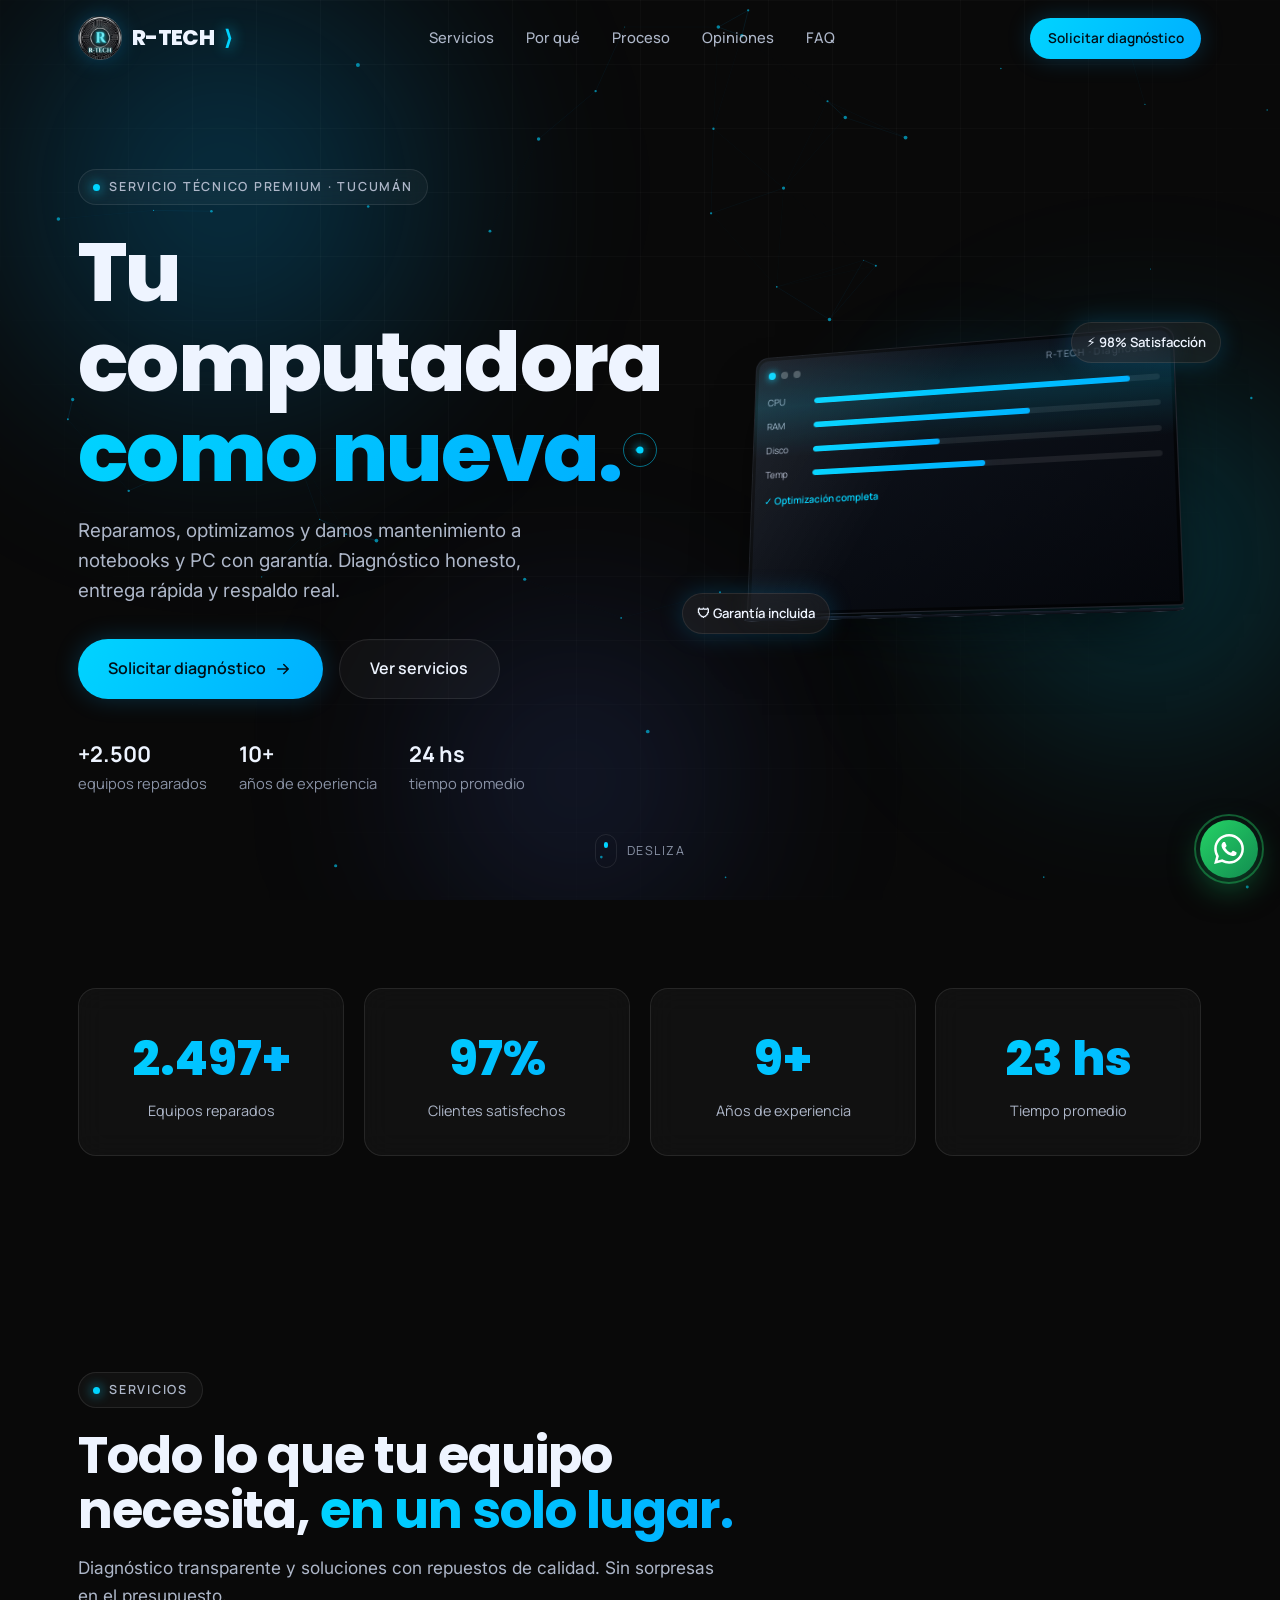
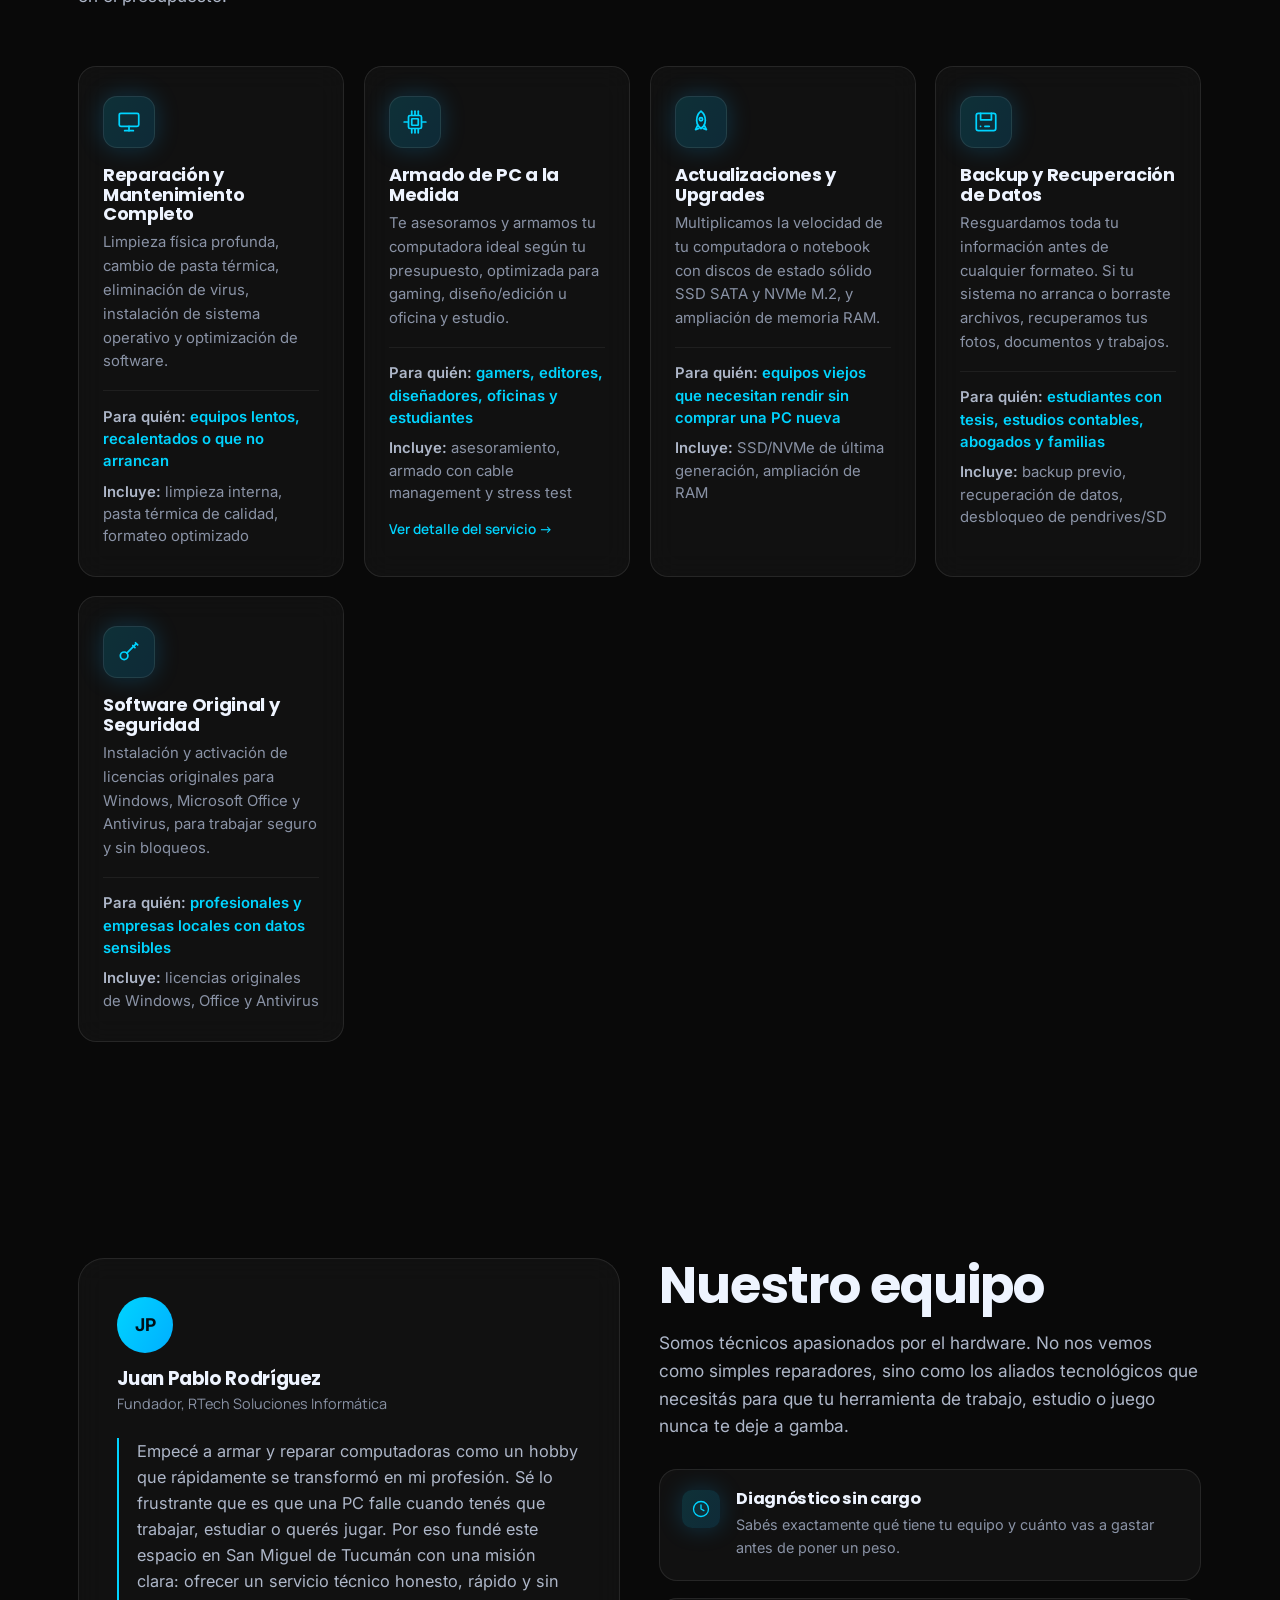
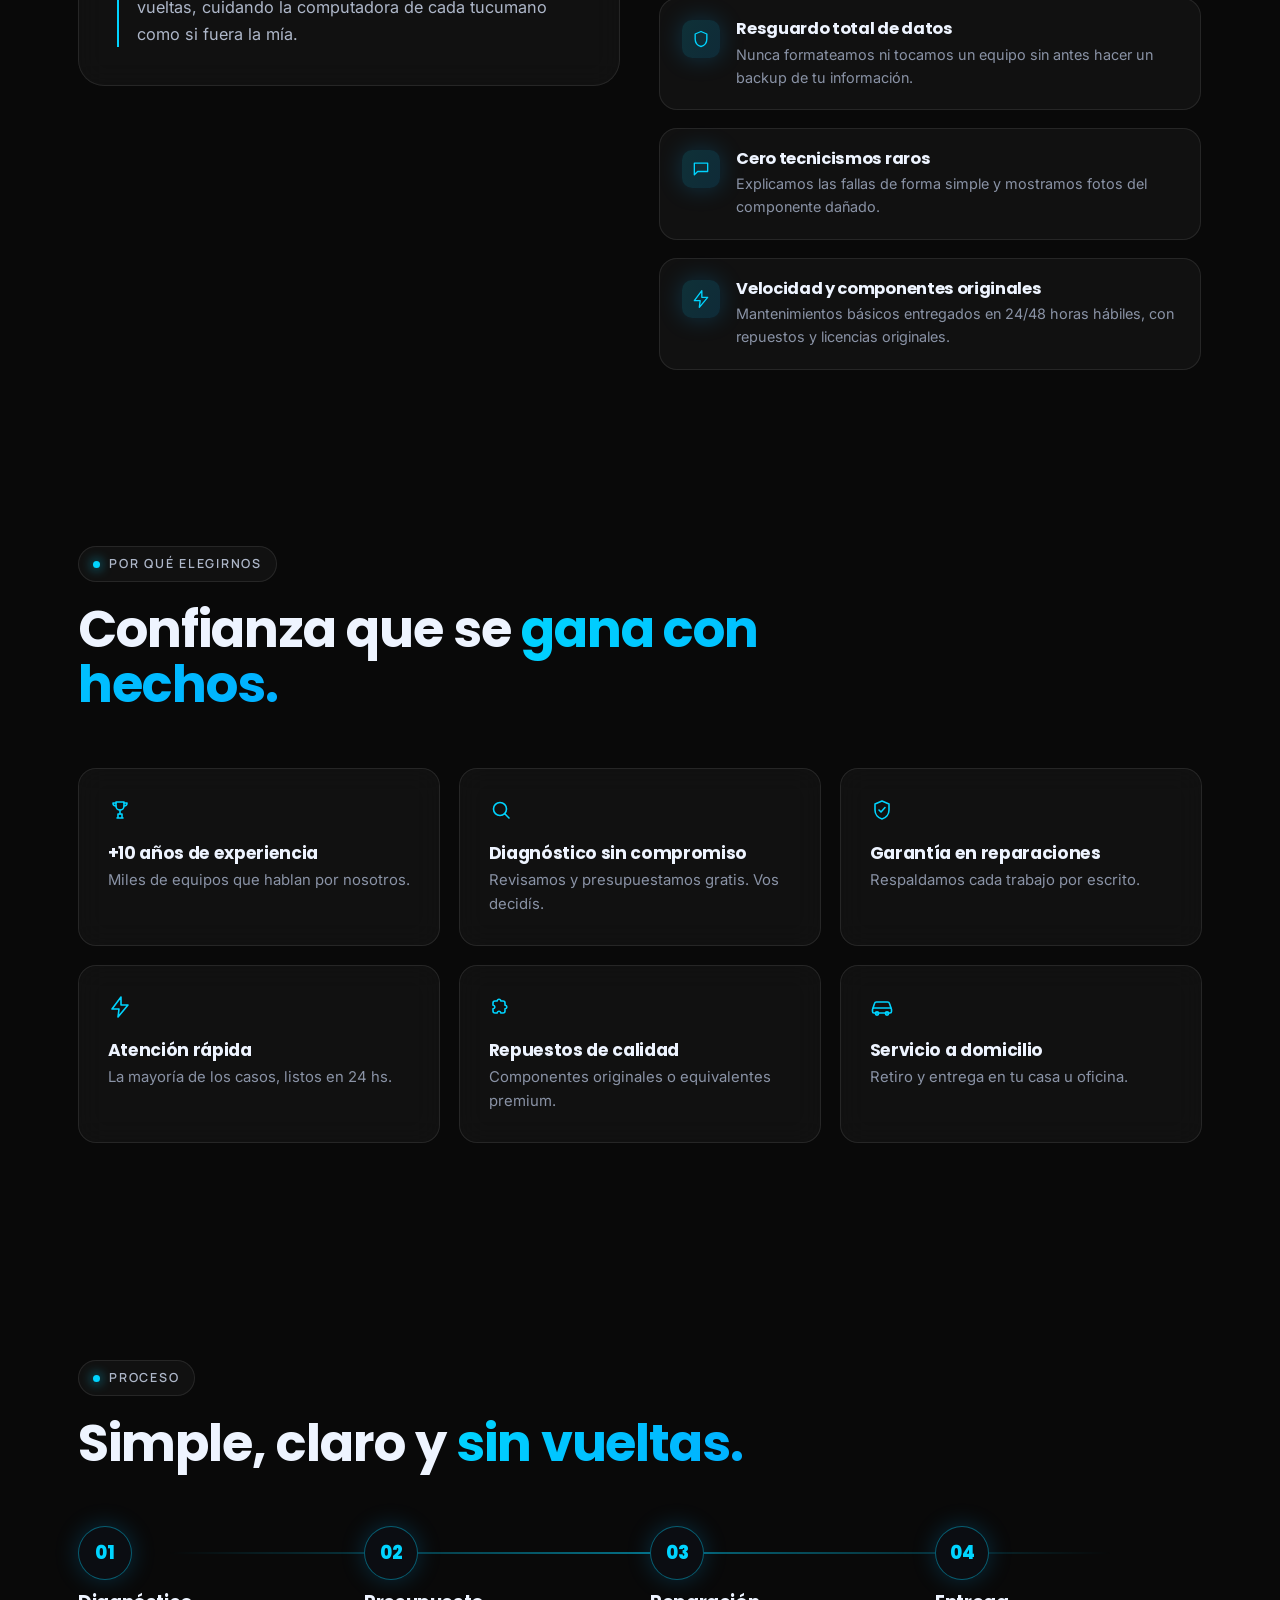
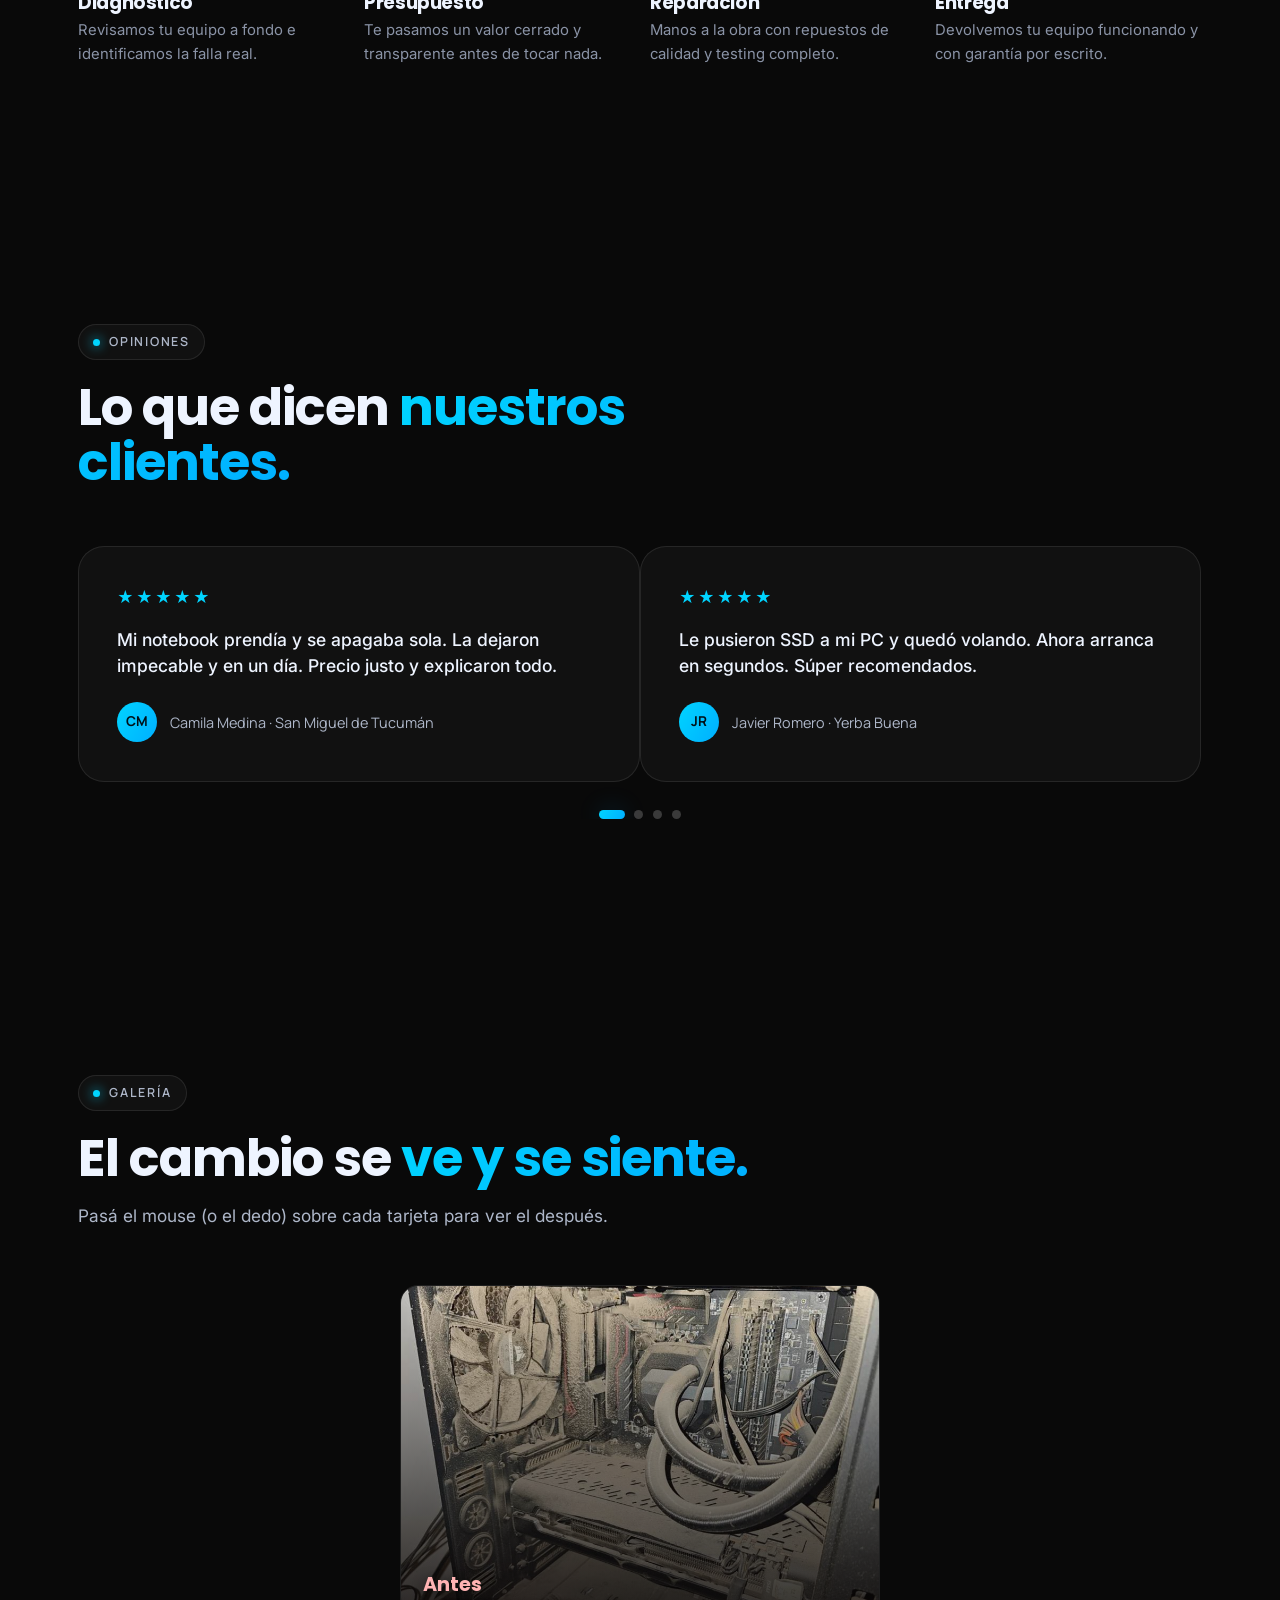
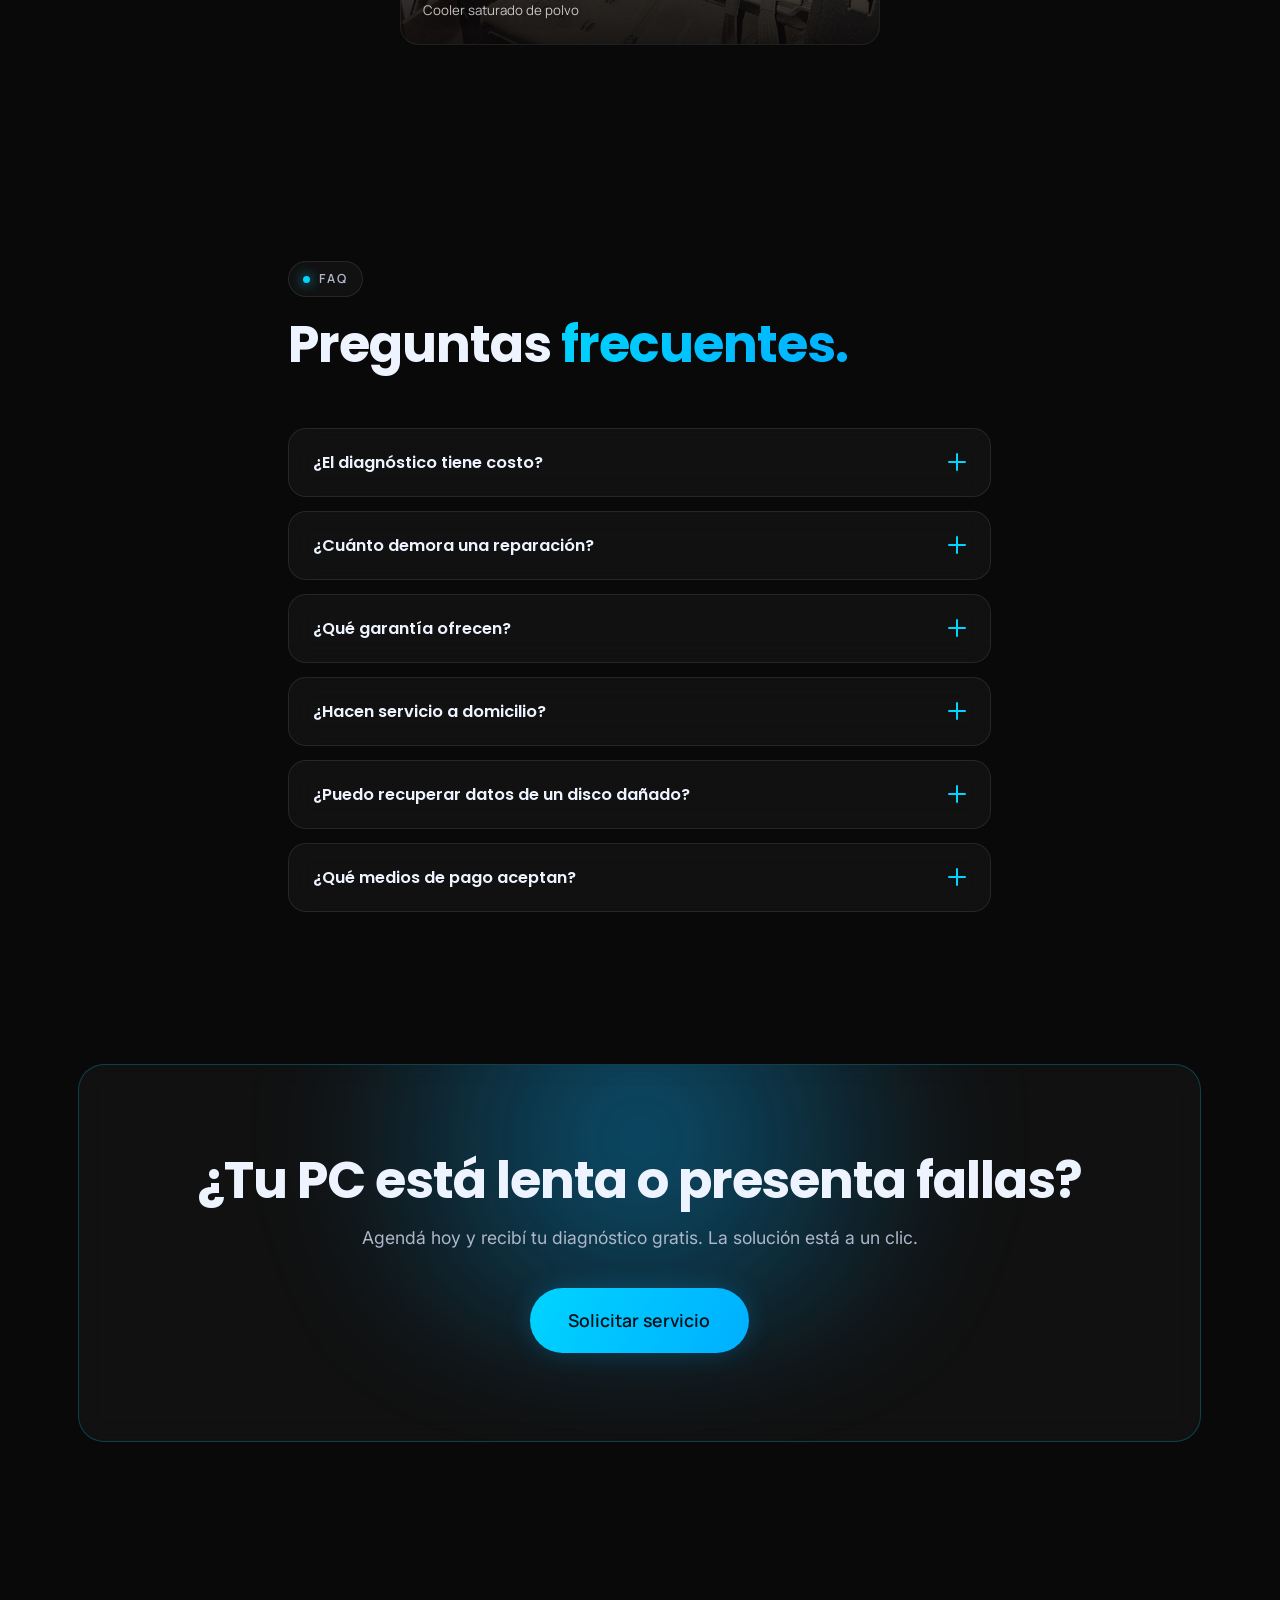
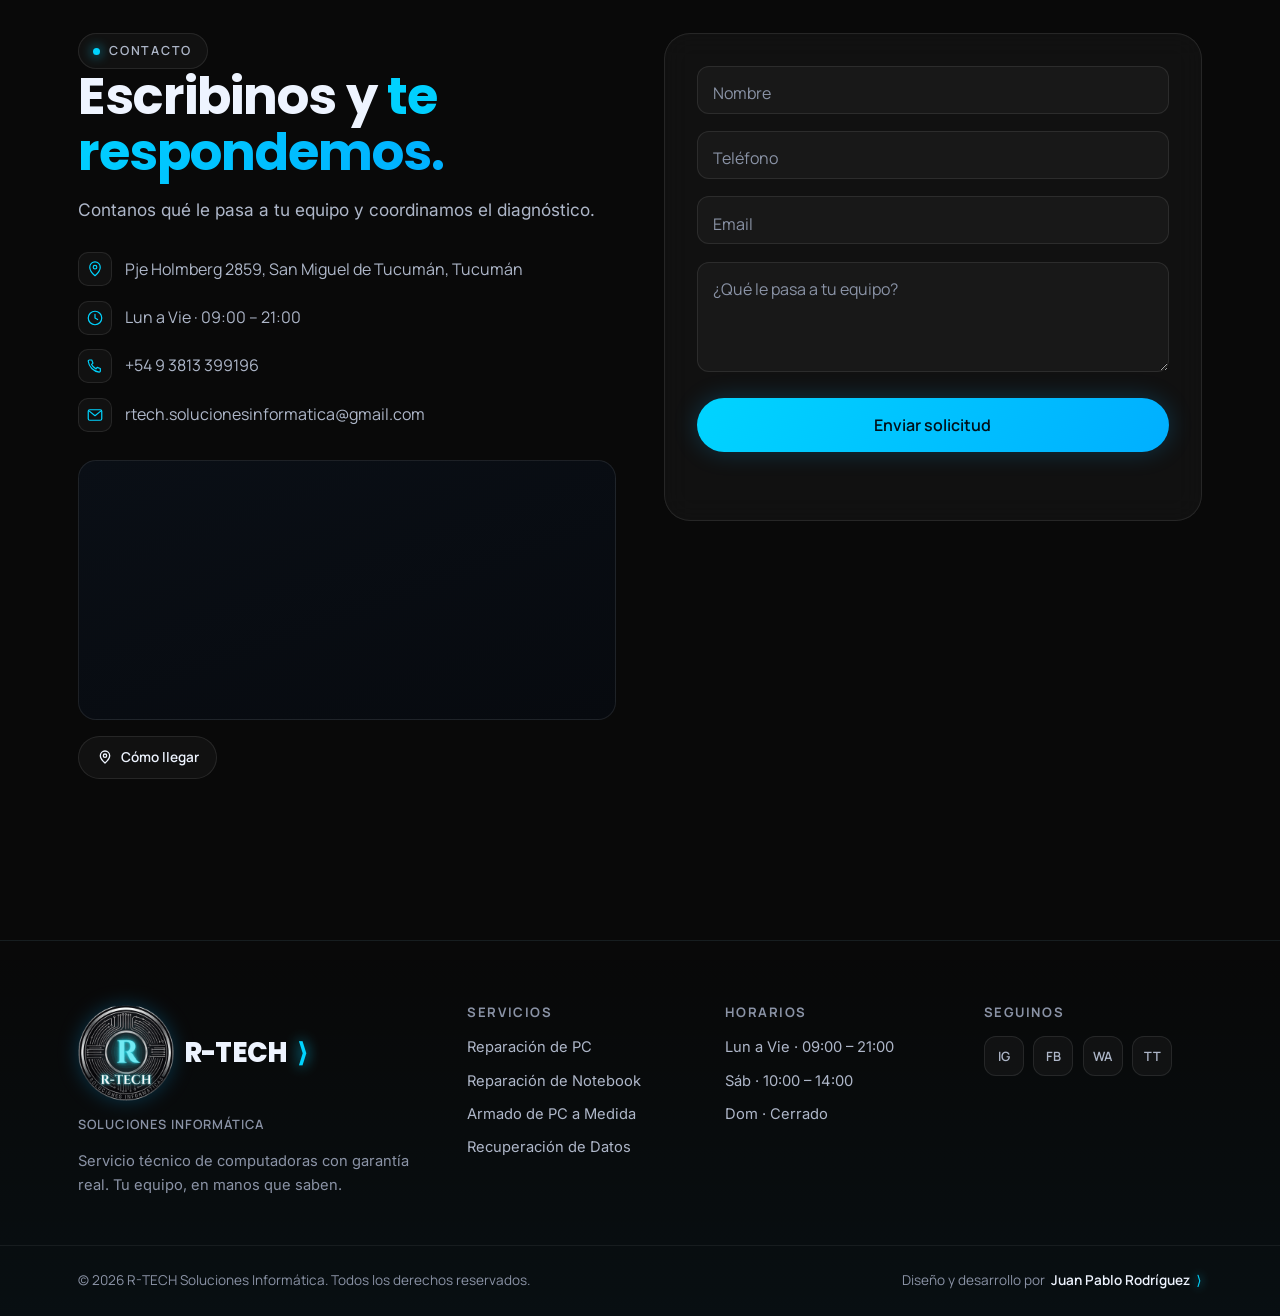
==== commit a0bf1b14: "Add files via upload" ====
--- a/index.html
+++ b/index.html
@@ -23,7 +23,7 @@
   <meta name="geo.region" content="AR-T" />
   <meta name="geo.placename" content="San Miguel de Tucumán" />
   <meta name="theme-color" content="#090909" />
-  <link rel="canonical" href="https://rtech-solucionesinformtica.github.io/MyWeb-Soluciones-Inform-tica/" />
+  <link rel="canonical" href="https://rtech-solucionesinformtica.github.io/-Somos-R-Tech-Soluciones-/" />
 
   <!-- Open Graph -->
   <meta property="og:type" content="website" />
@@ -31,8 +31,8 @@
   <meta property="og:title" content="R-TECH | Servicio Técnico de PC y Notebooks en San Miguel de Tucumán" />
   <meta property="og:description" content="Reparación, armado de PC a medida y mantenimiento de notebooks y PC con garantía escrita. Diagnóstico sin cargo en San Miguel de Tucumán." />
   <meta property="og:locale" content="es_AR" />
-  <meta property="og:url" content="https://rtech-solucionesinformtica.github.io/MyWeb-Soluciones-Inform-tica/" />
-  <meta property="og:image" content="https://rtech-solucionesinformtica.github.io/MyWeb-Soluciones-Inform-tica/og-image.jpg" />
+  <meta property="og:url" content="https://rtech-solucionesinformtica.github.io/-Somos-R-Tech-Soluciones-/" />
+  <meta property="og:image" content="https://rtech-solucionesinformtica.github.io/-Somos-R-Tech-Soluciones-/og-image.jpg" />
   <meta property="og:image:width" content="1200" />
   <meta property="og:image:height" content="630" />
 
@@ -40,7 +40,7 @@
   <meta name="twitter:card" content="summary_large_image" />
   <meta name="twitter:title" content="R-TECH | Servicio Técnico de PC y Notebooks en San Miguel de Tucumán" />
   <meta name="twitter:description" content="Reparación, armado de PC a medida y mantenimiento con garantía escrita. Diagnóstico sin cargo." />
-  <meta name="twitter:image" content="https://rtech-solucionesinformtica.github.io/MyWeb-Soluciones-Inform-tica/og-image.jpg" />
+  <meta name="twitter:image" content="https://rtech-solucionesinformtica.github.io/-Somos-R-Tech-Soluciones-/og-image.jpg" />
 
   <!-- ============================================================
        TIPOGRAFÍAS (Poppins display · Inter body · Manrope datos)
@@ -60,10 +60,10 @@
     "@type": "ElectronicsStore",
     "name": "R-TECH Soluciones Informática",
     "alternateName": "R-TECH Servicio Técnico de Computadoras",
-    "image": "https://rtech-solucionesinformtica.github.io/MyWeb-Soluciones-Inform-tica/og-image.jpg",
+    "image": "https://rtech-solucionesinformtica.github.io/-Somos-R-Tech-Soluciones-/og-image.jpg",
     "description": "Servicio técnico de PC y notebooks en San Miguel de Tucumán: reparación, armado de PC a medida, recuperación de datos y mantenimiento con garantía escrita.",
-    "@id": "https://rtech-solucionesinformtica.github.io/MyWeb-Soluciones-Inform-tica/#negocio",
-    "url": "https://rtech-solucionesinformtica.github.io/MyWeb-Soluciones-Inform-tica/",
+    "@id": "https://rtech-solucionesinformtica.github.io/-Somos-R-Tech-Soluciones-/#negocio",
+    "url": "https://rtech-solucionesinformtica.github.io/-Somos-R-Tech-Soluciones-/",
     "telephone": "+5493813399196",
     "email": "rtech.solucionesinformatica@gmail.com",
     "priceRange": "$$",
@@ -95,7 +95,7 @@
       "itemListElement": [
         { "@type": "Offer", "itemOffered": { "@type": "Service", "name": "Reparación de PC" } },
         { "@type": "Offer", "itemOffered": { "@type": "Service", "name": "Reparación de Notebooks" } },
-        { "@type": "Offer", "itemOffered": { "@type": "Service", "name": "Armado de PC a Medida", "url": "https://rtech-solucionesinformtica.github.io/MyWeb-Soluciones-Inform-tica/armado-pc-a-medida.html" } },
+        { "@type": "Offer", "itemOffered": { "@type": "Service", "name": "Armado de PC a Medida", "url": "https://rtech-solucionesinformtica.github.io/-Somos-R-Tech-Soluciones-/armado-pc-a-medida.html" } },
         { "@type": "Offer", "itemOffered": { "@type": "Service", "name": "Recuperación de Datos" } },
         { "@type": "Offer", "itemOffered": { "@type": "Service", "name": "Eliminación de Virus" } },
         { "@type": "Offer", "itemOffered": { "@type": "Service", "name": "Mantenimiento Preventivo" } }
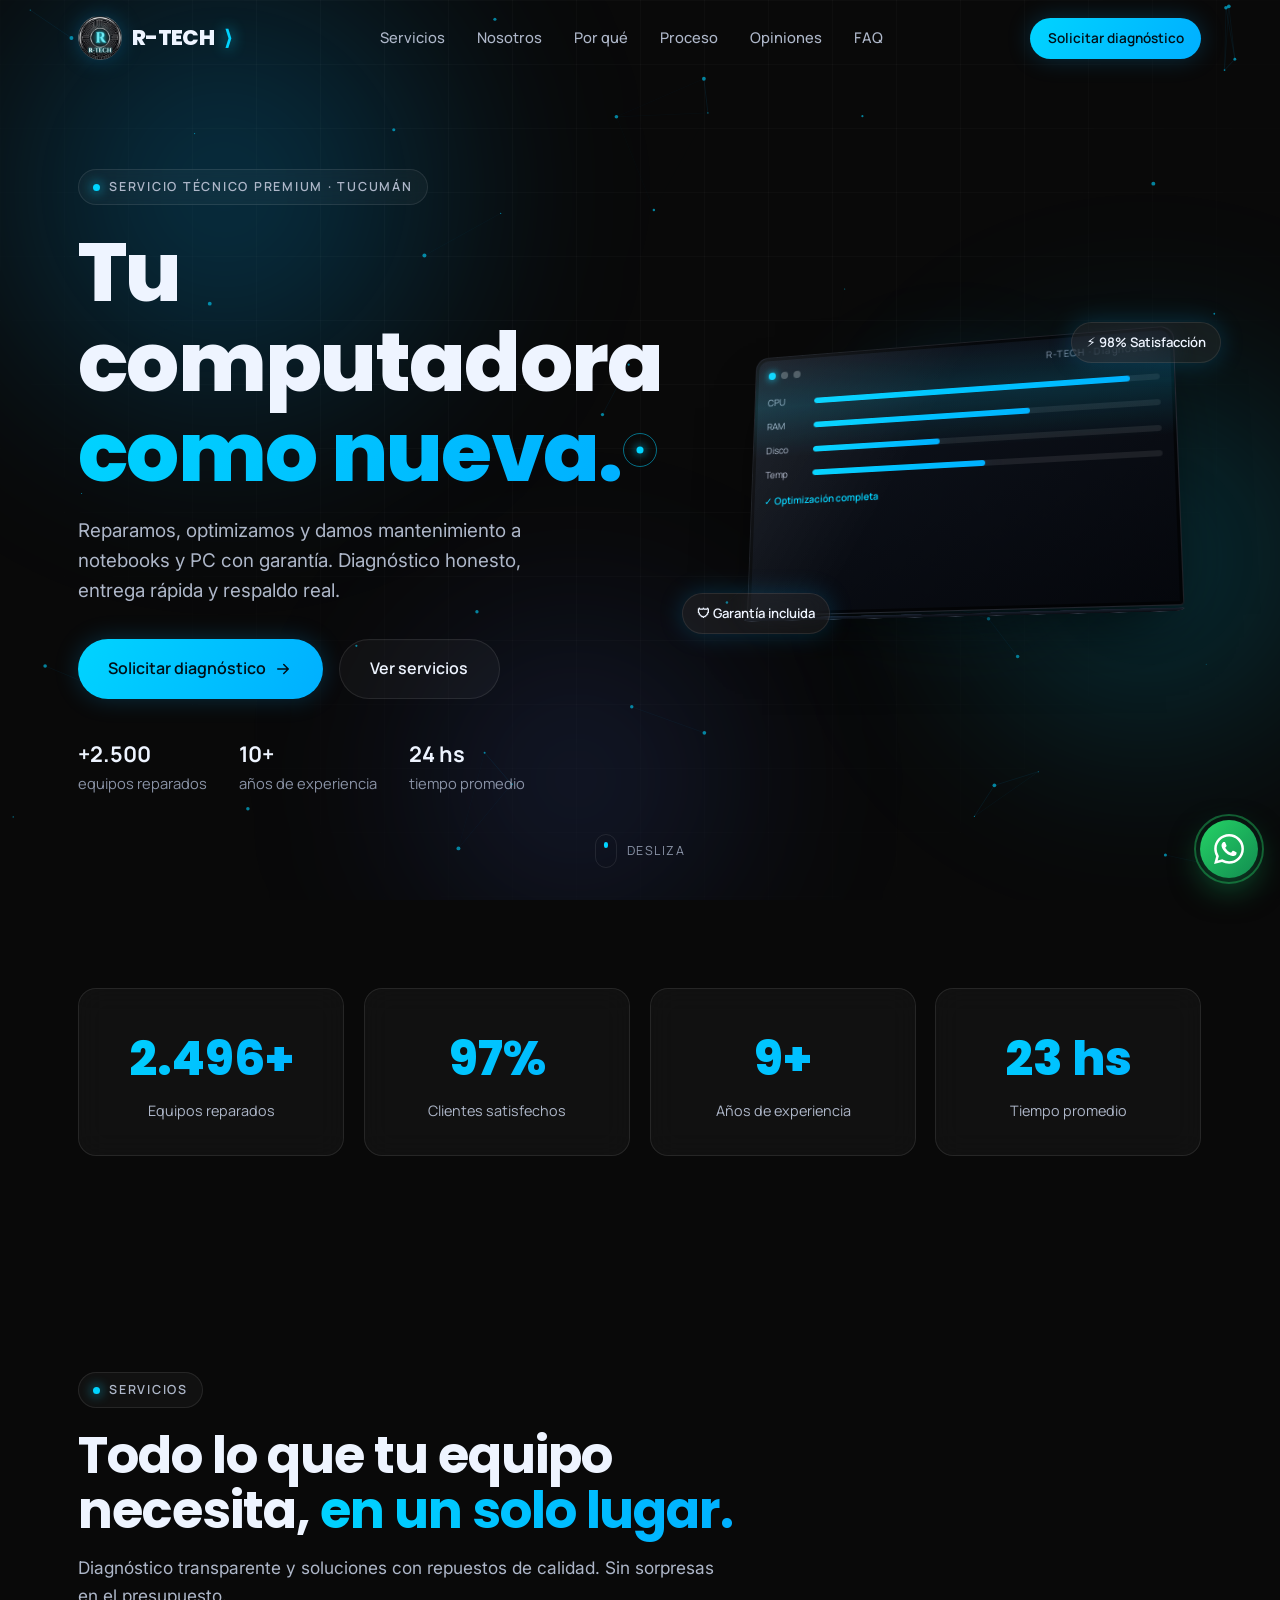
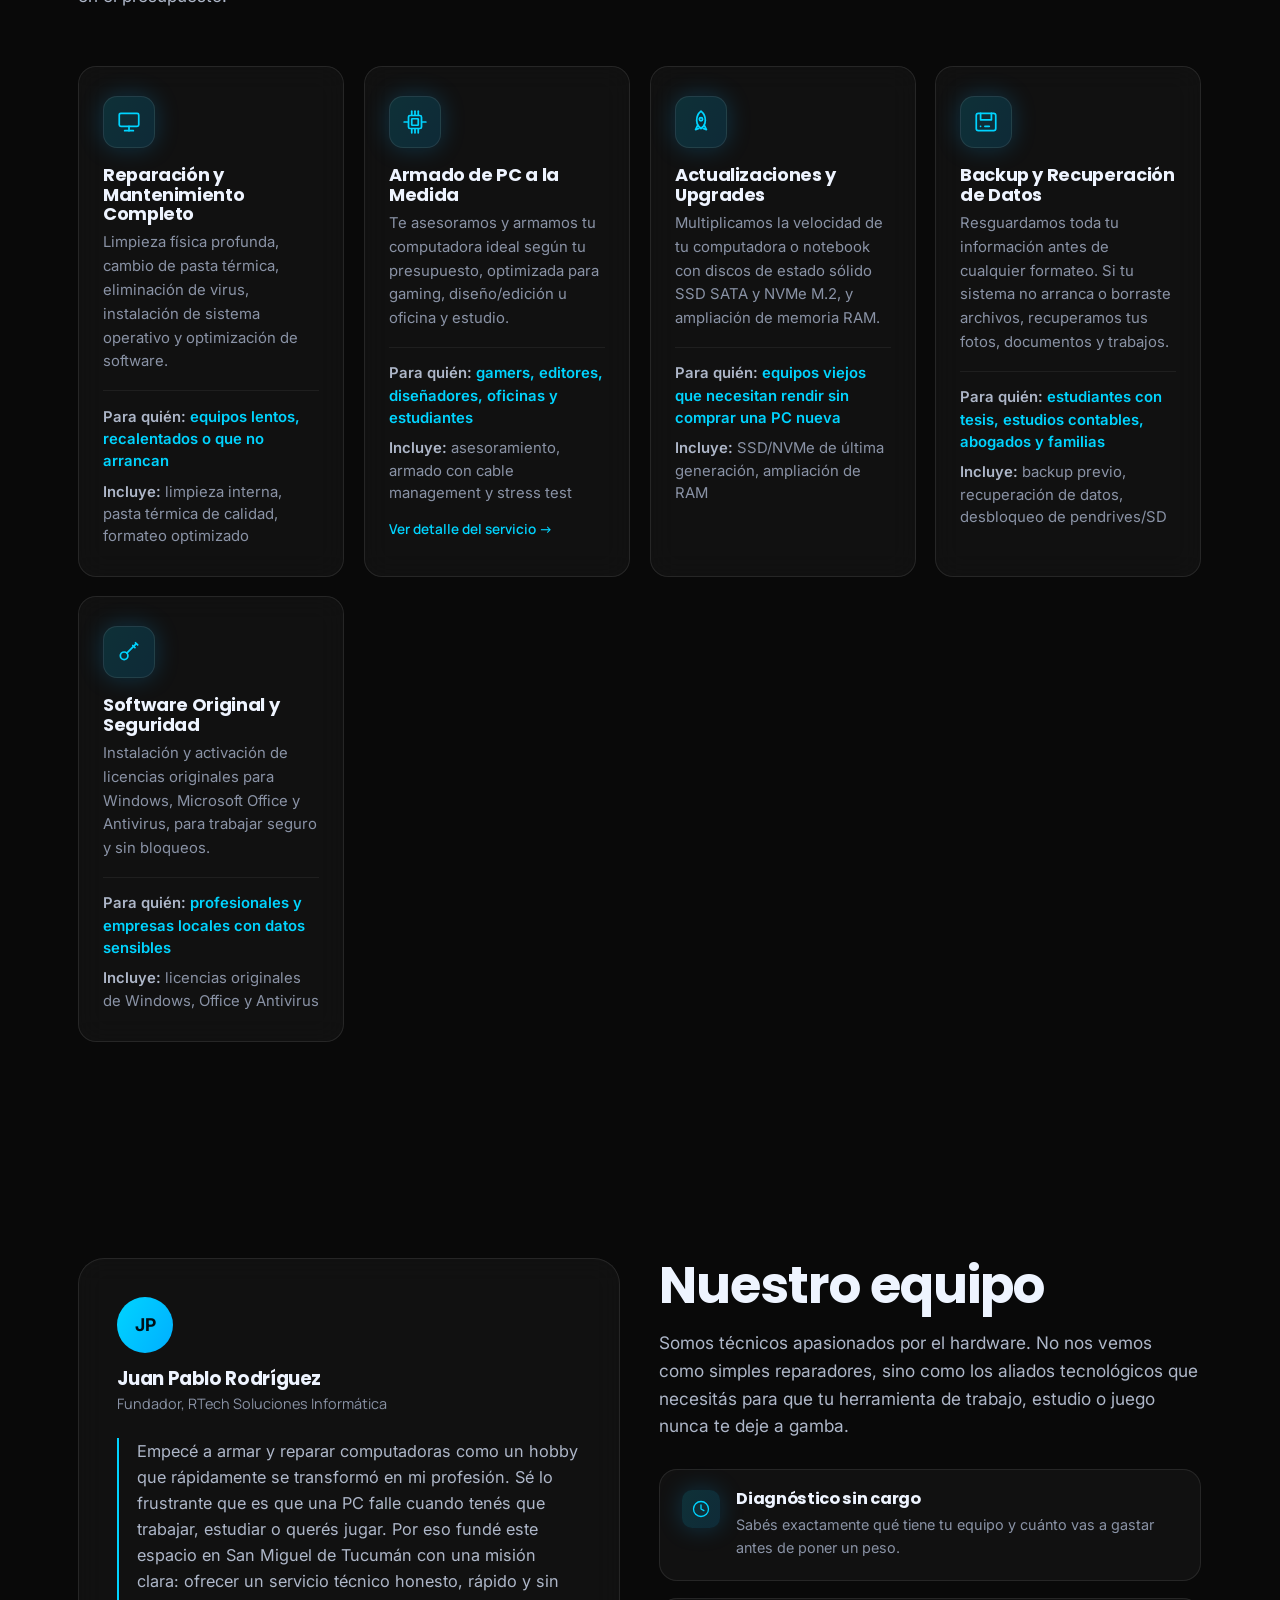
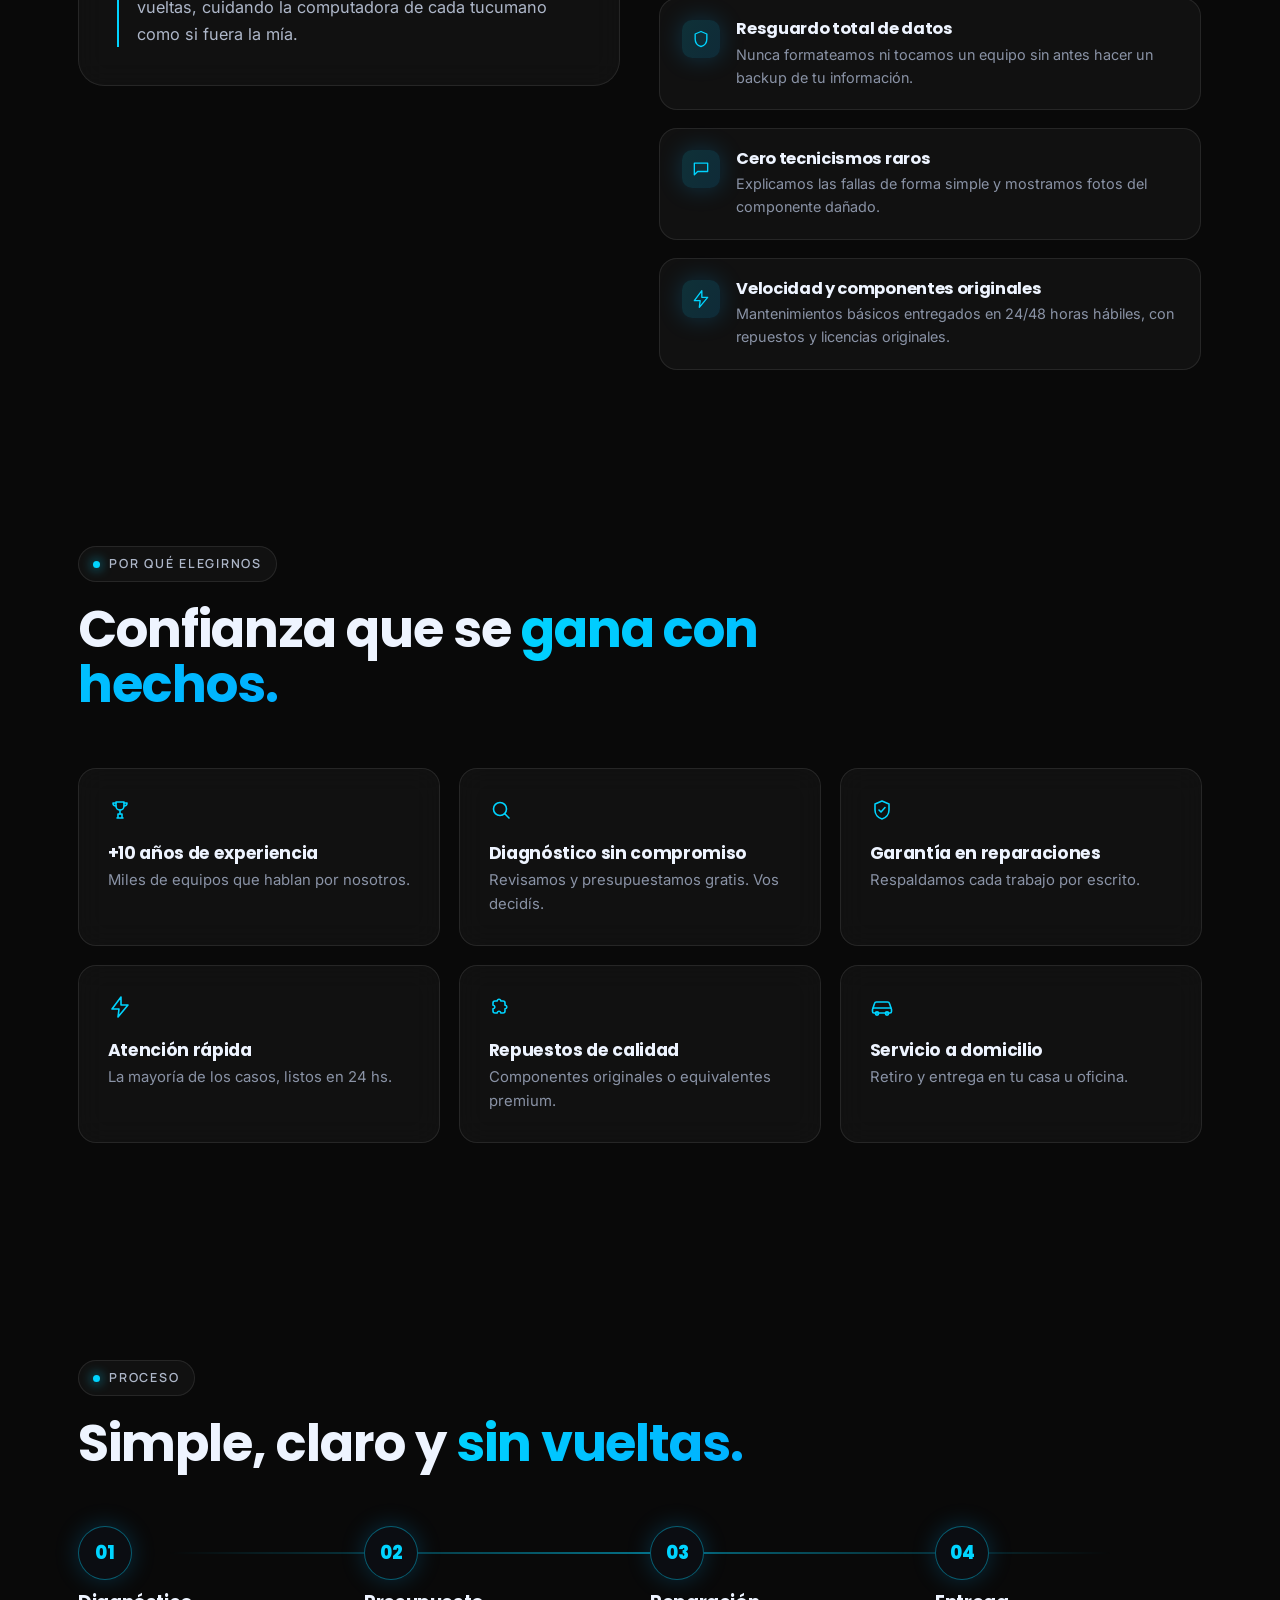
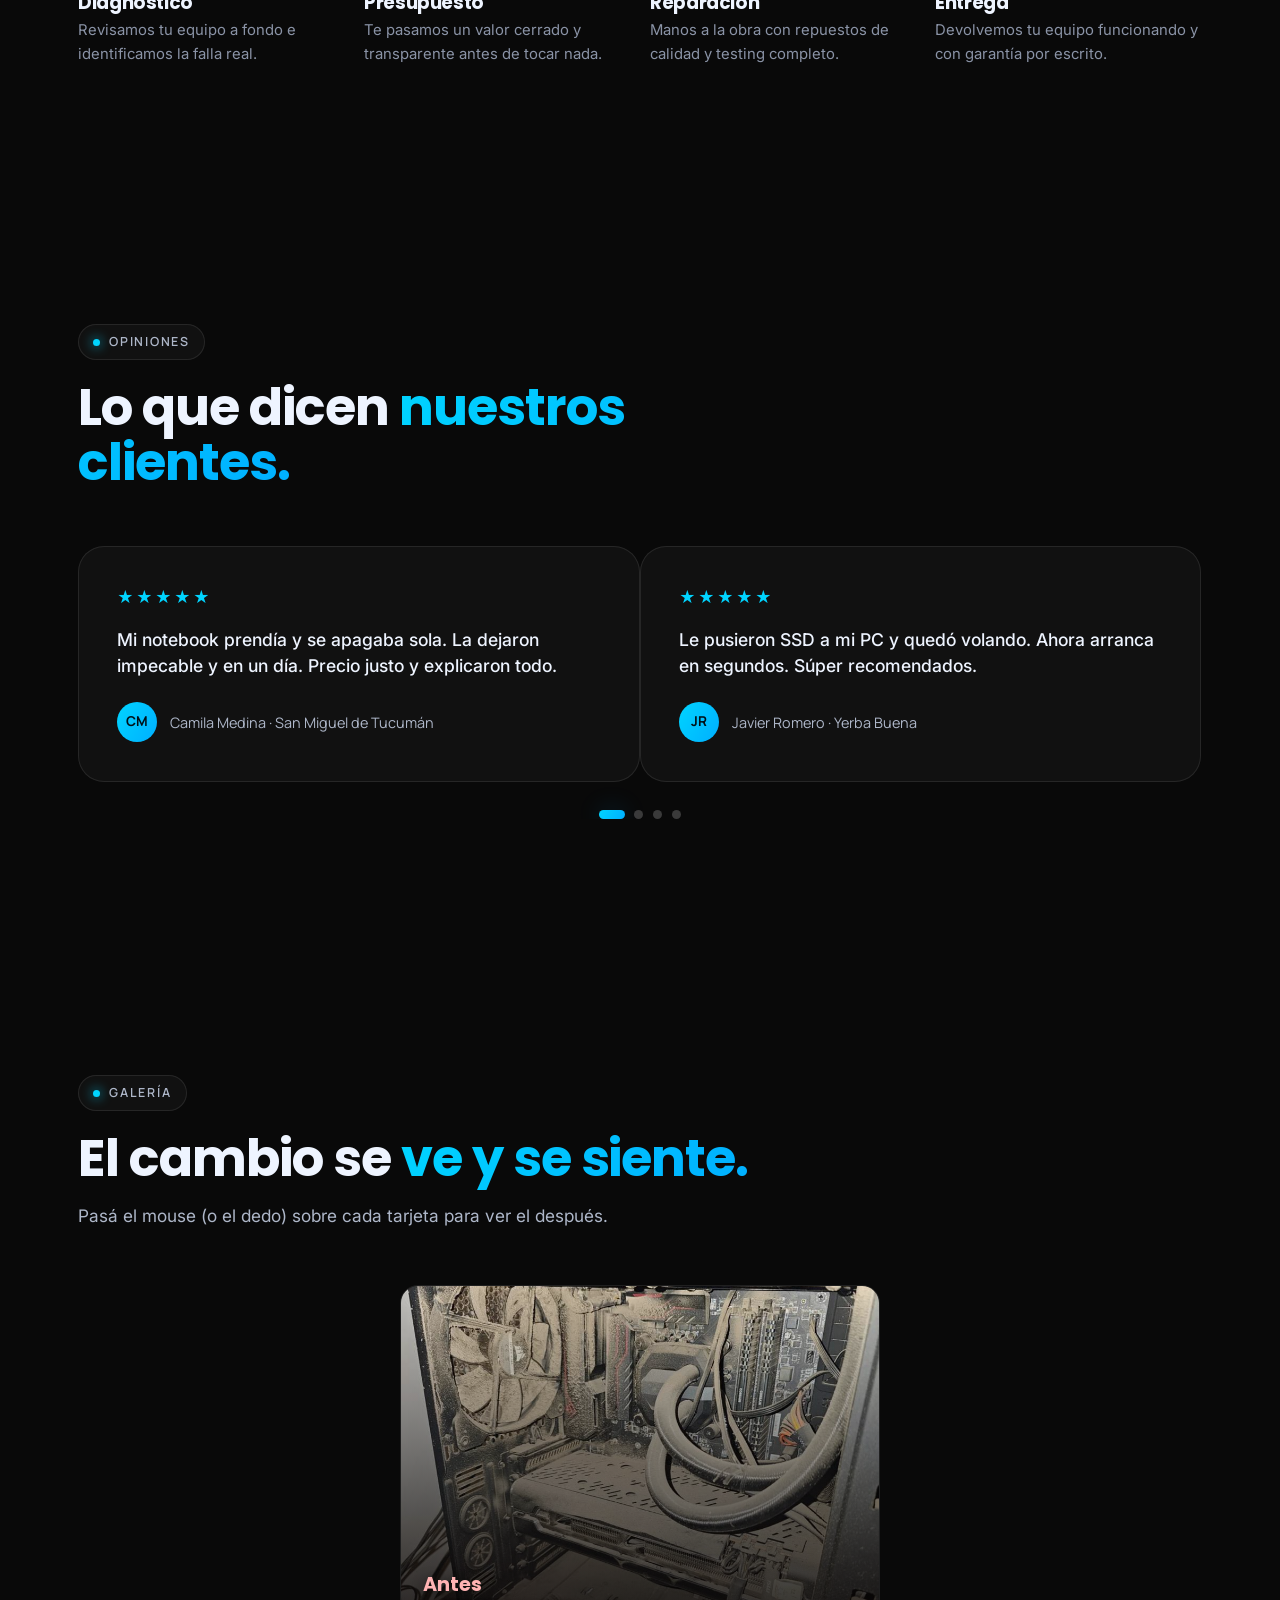
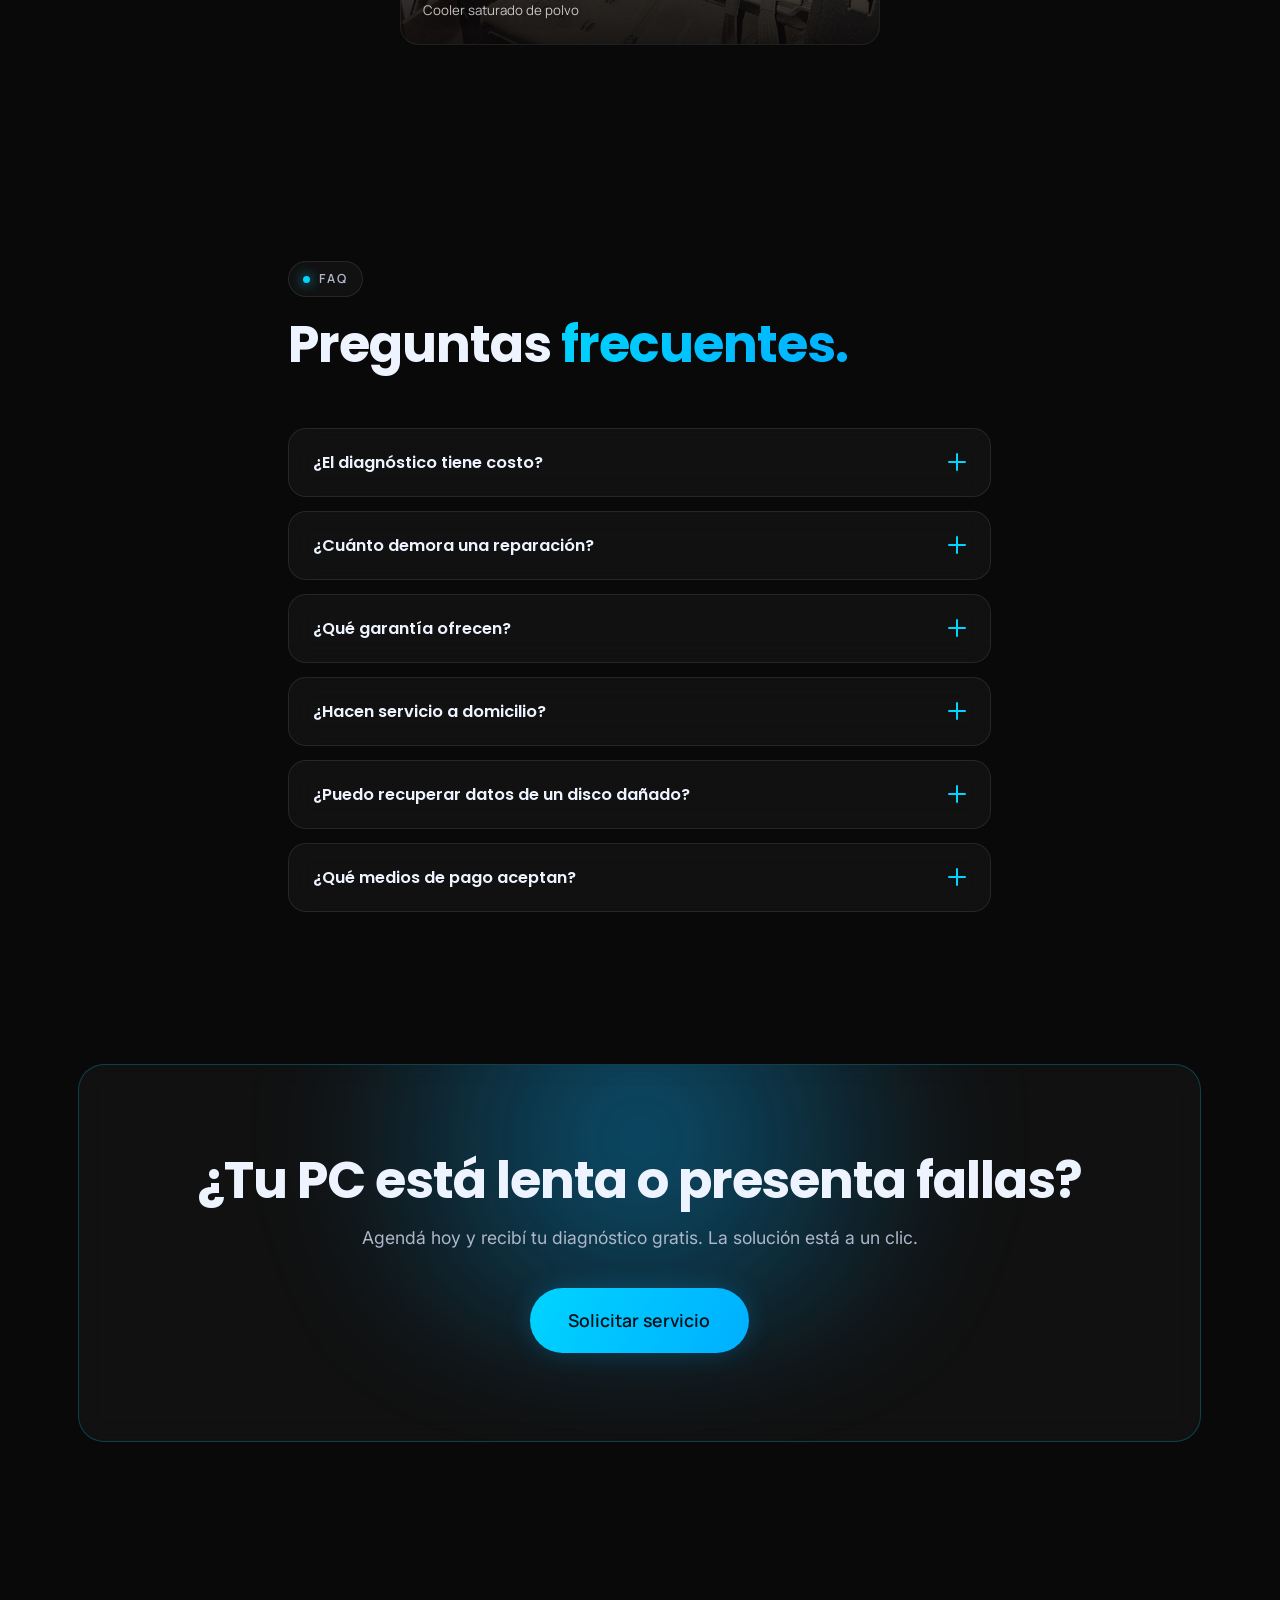
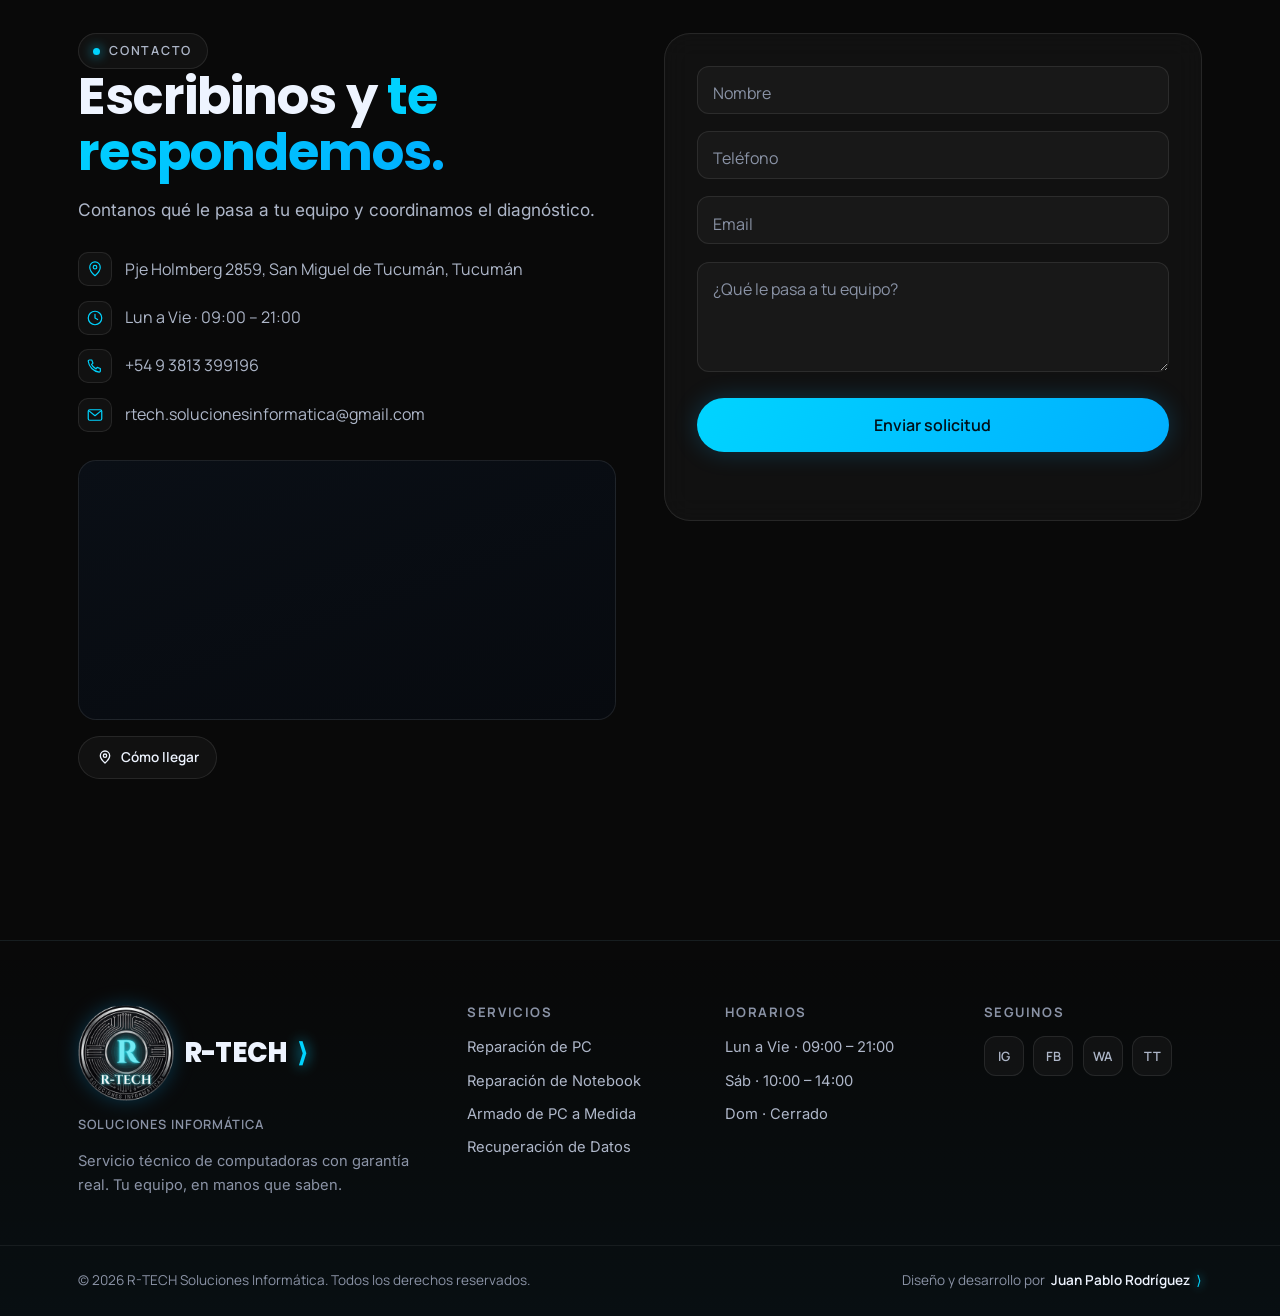
==== commit d189eb4d: "Add files via upload" ====
--- a/index.html
+++ b/index.html
@@ -181,6 +181,7 @@
 
       <nav class="nav__links" aria-label="Navegación principal">
         <a href="#servicios">Servicios</a>
+        <a href="#fundador">Nosotros</a>
         <a href="#nosotros">Por qué</a>
         <a href="#proceso">Proceso</a>
         <a href="#testimonios">Opiniones</a>
@@ -197,6 +198,7 @@
     <!-- Menú móvil -->
     <div class="nav__mobile" data-mobile-menu>
       <a href="#servicios">Servicios</a>
+      <a href="#fundador">Nosotros</a>
       <a href="#nosotros">Por qué elegirnos</a>
       <a href="#proceso">Proceso</a>
       <a href="#testimonios">Opiniones</a>
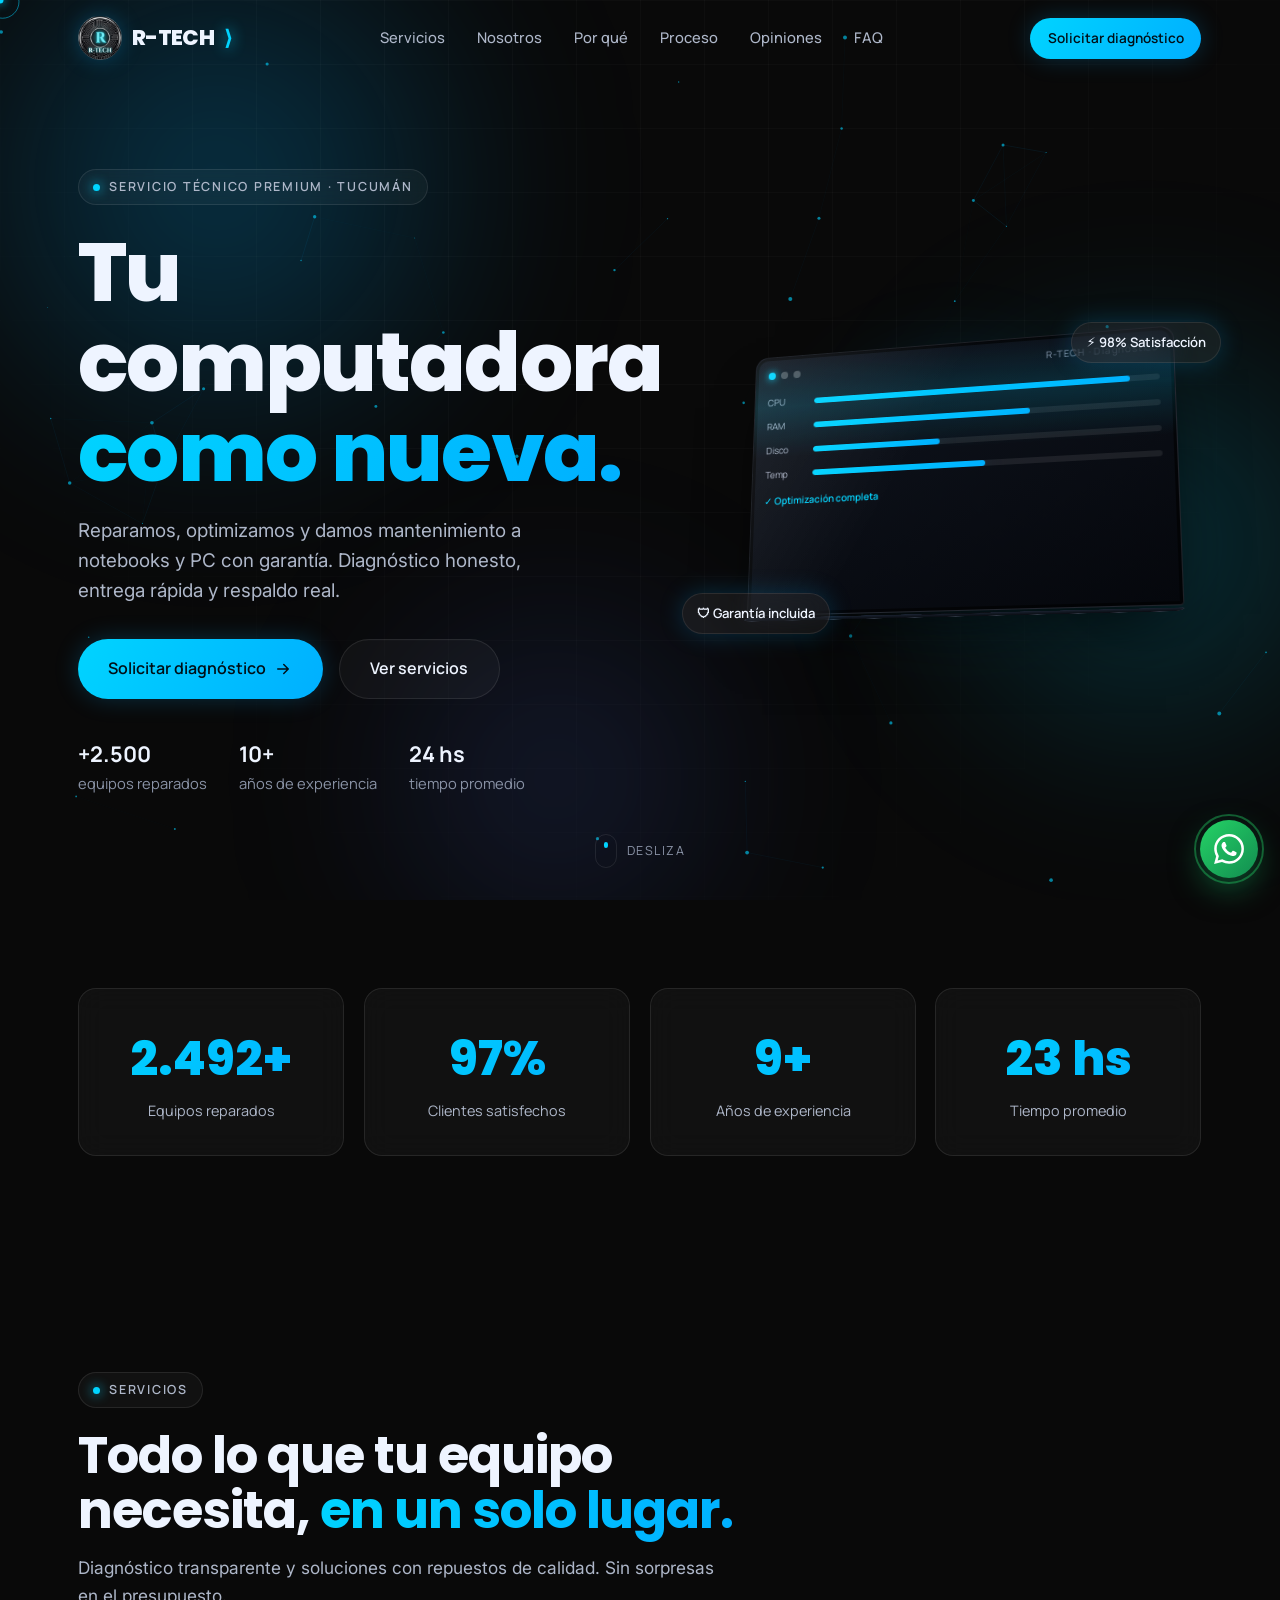
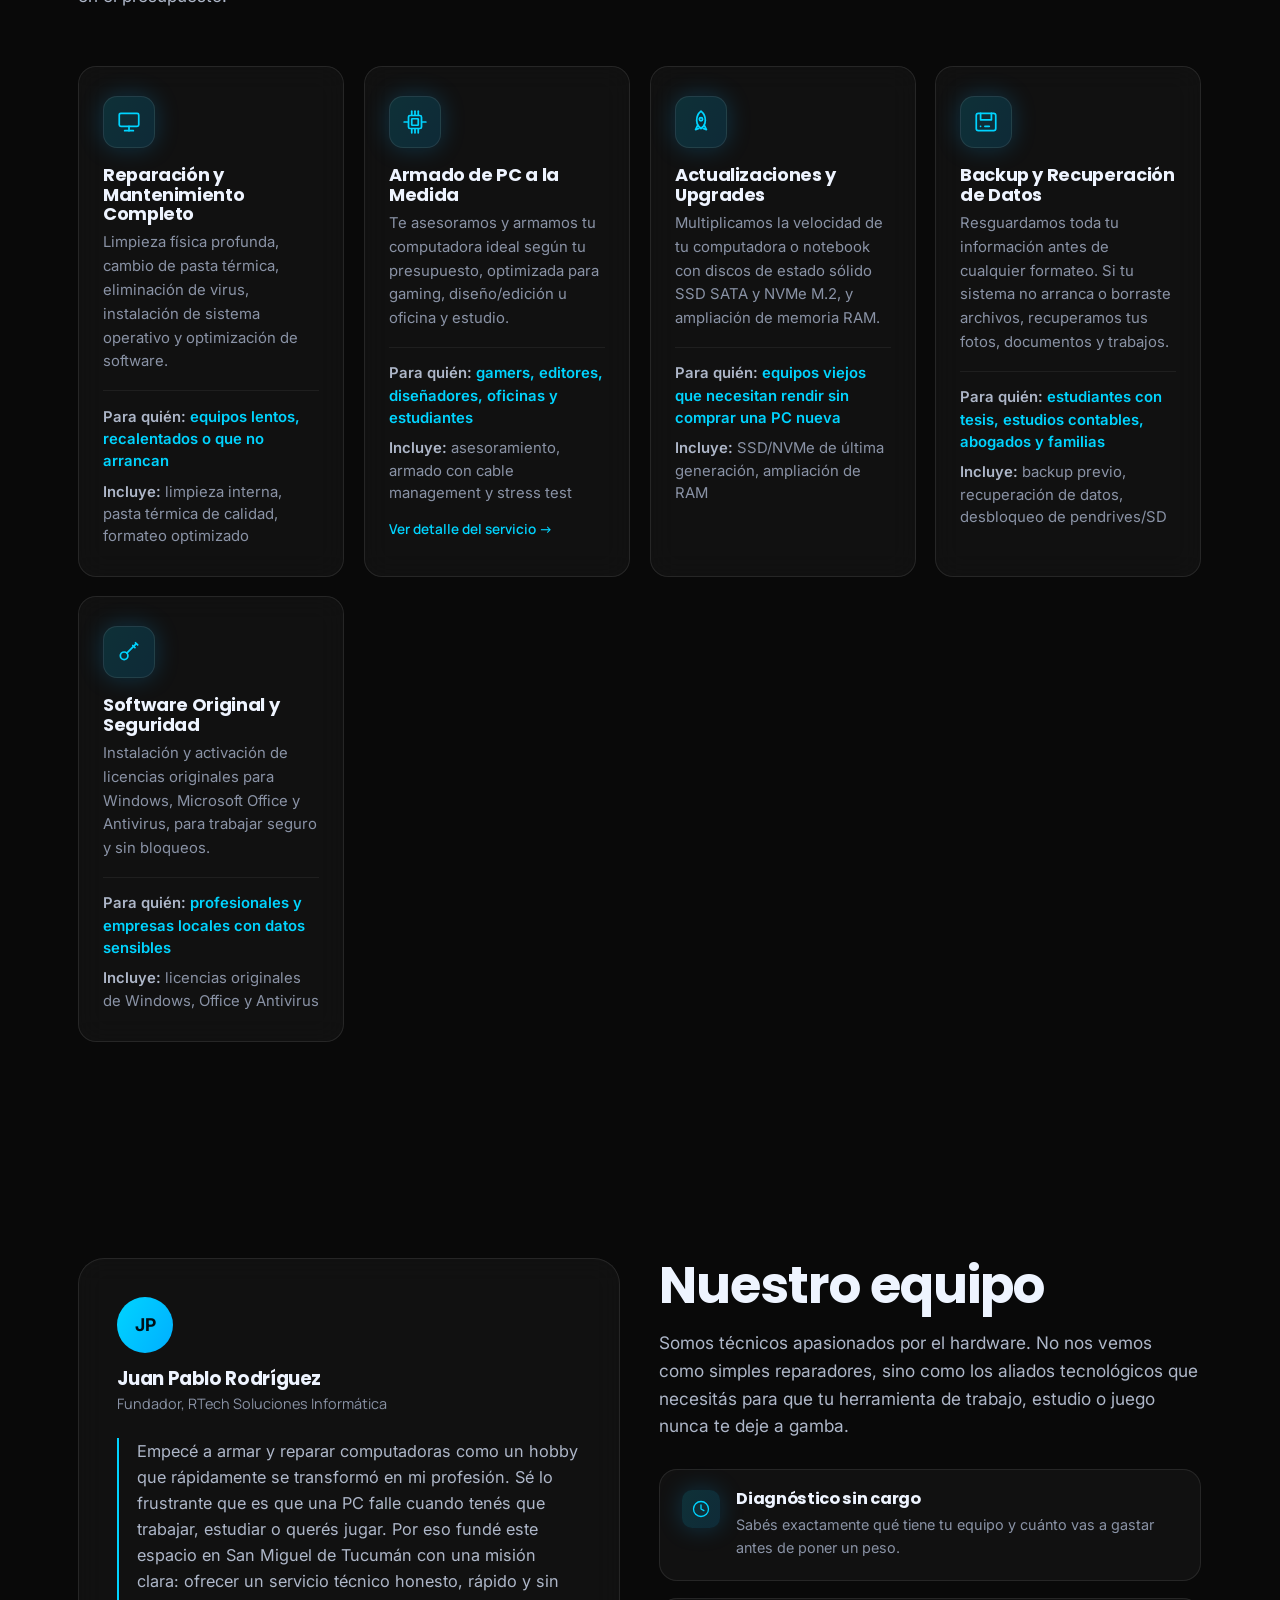
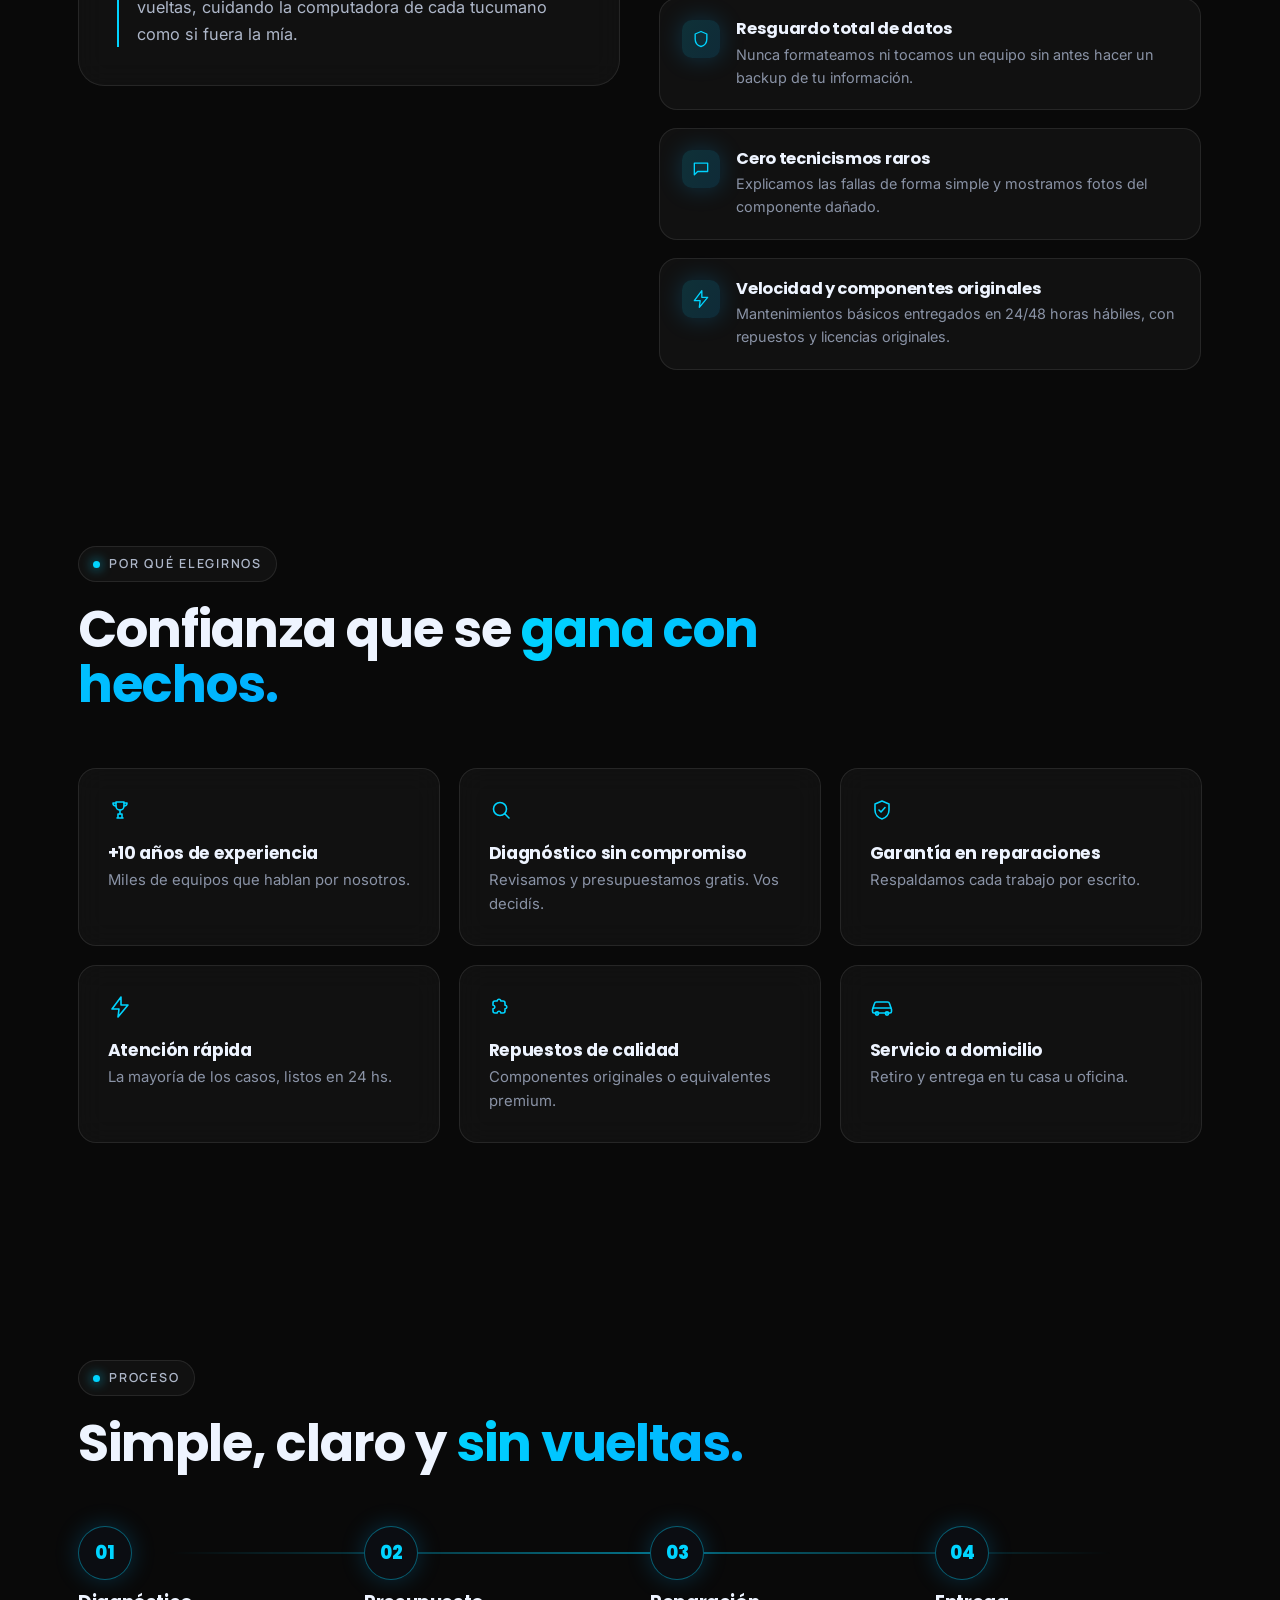
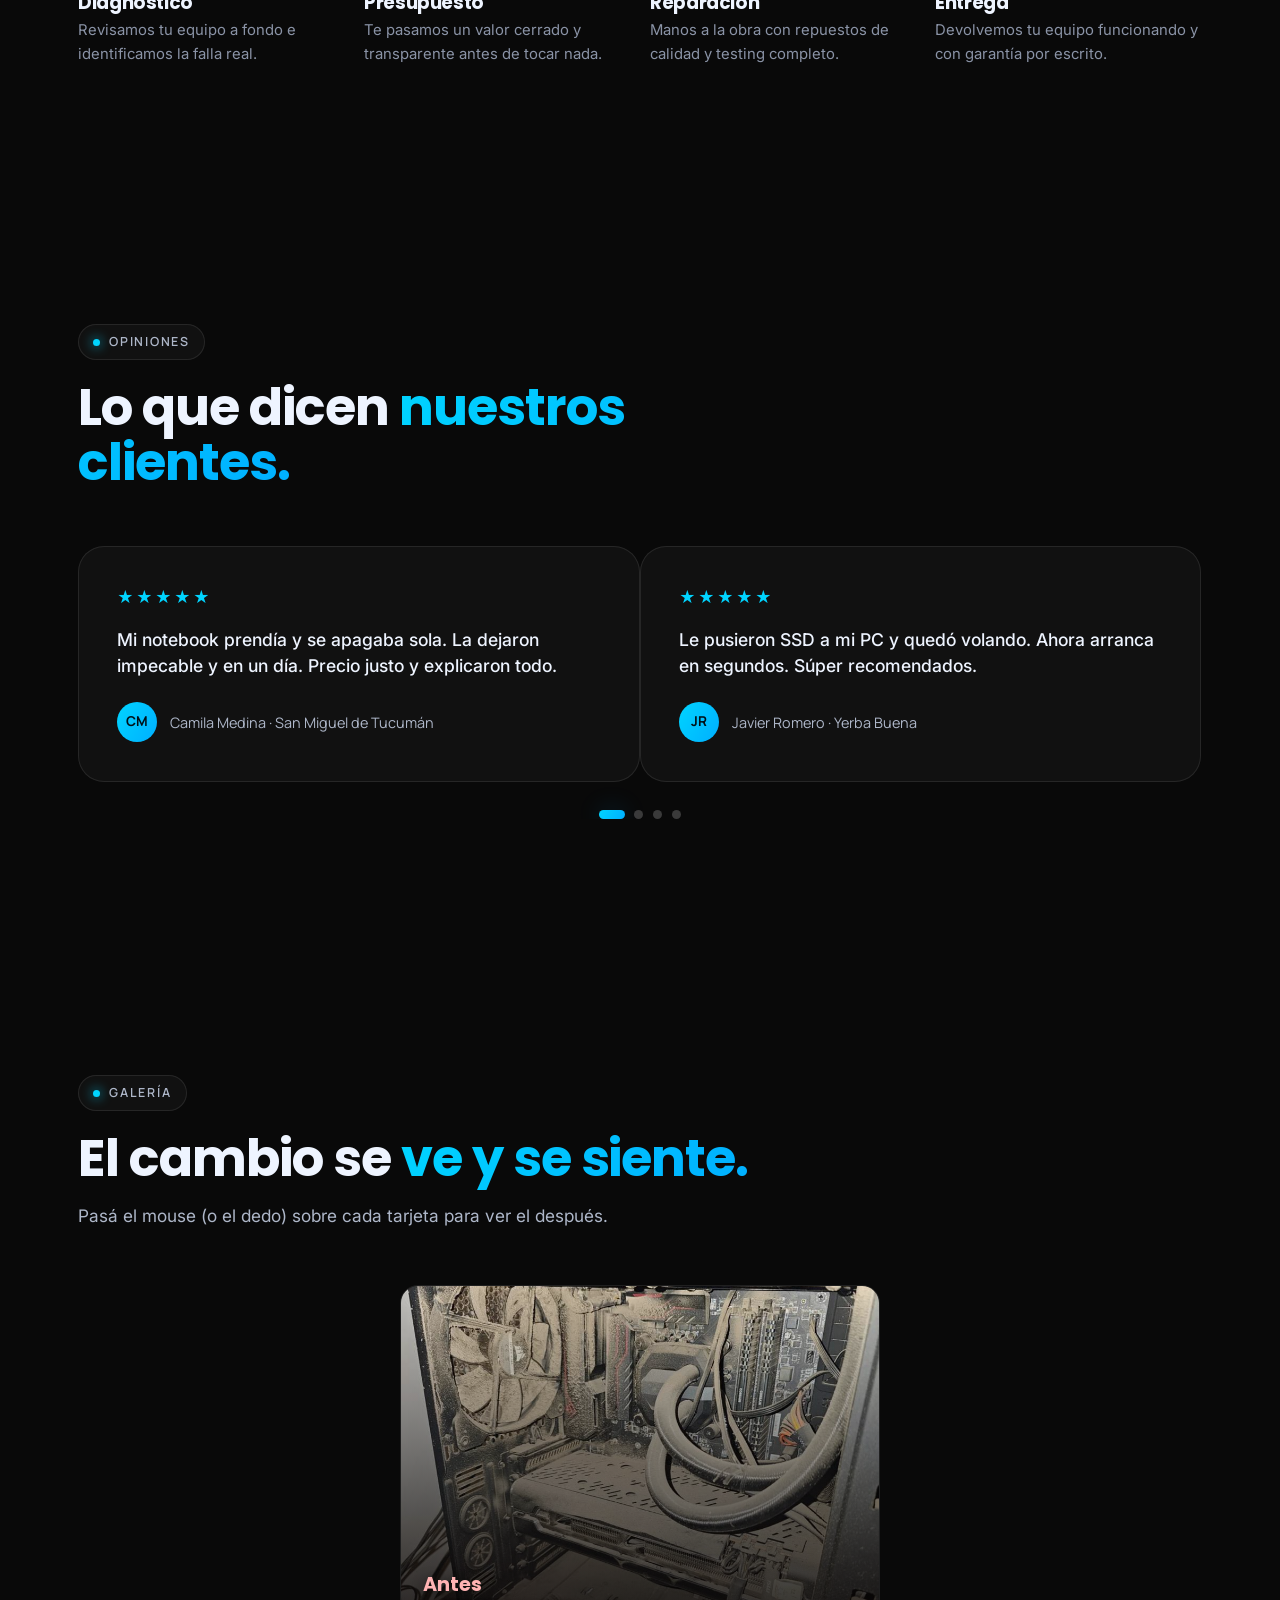
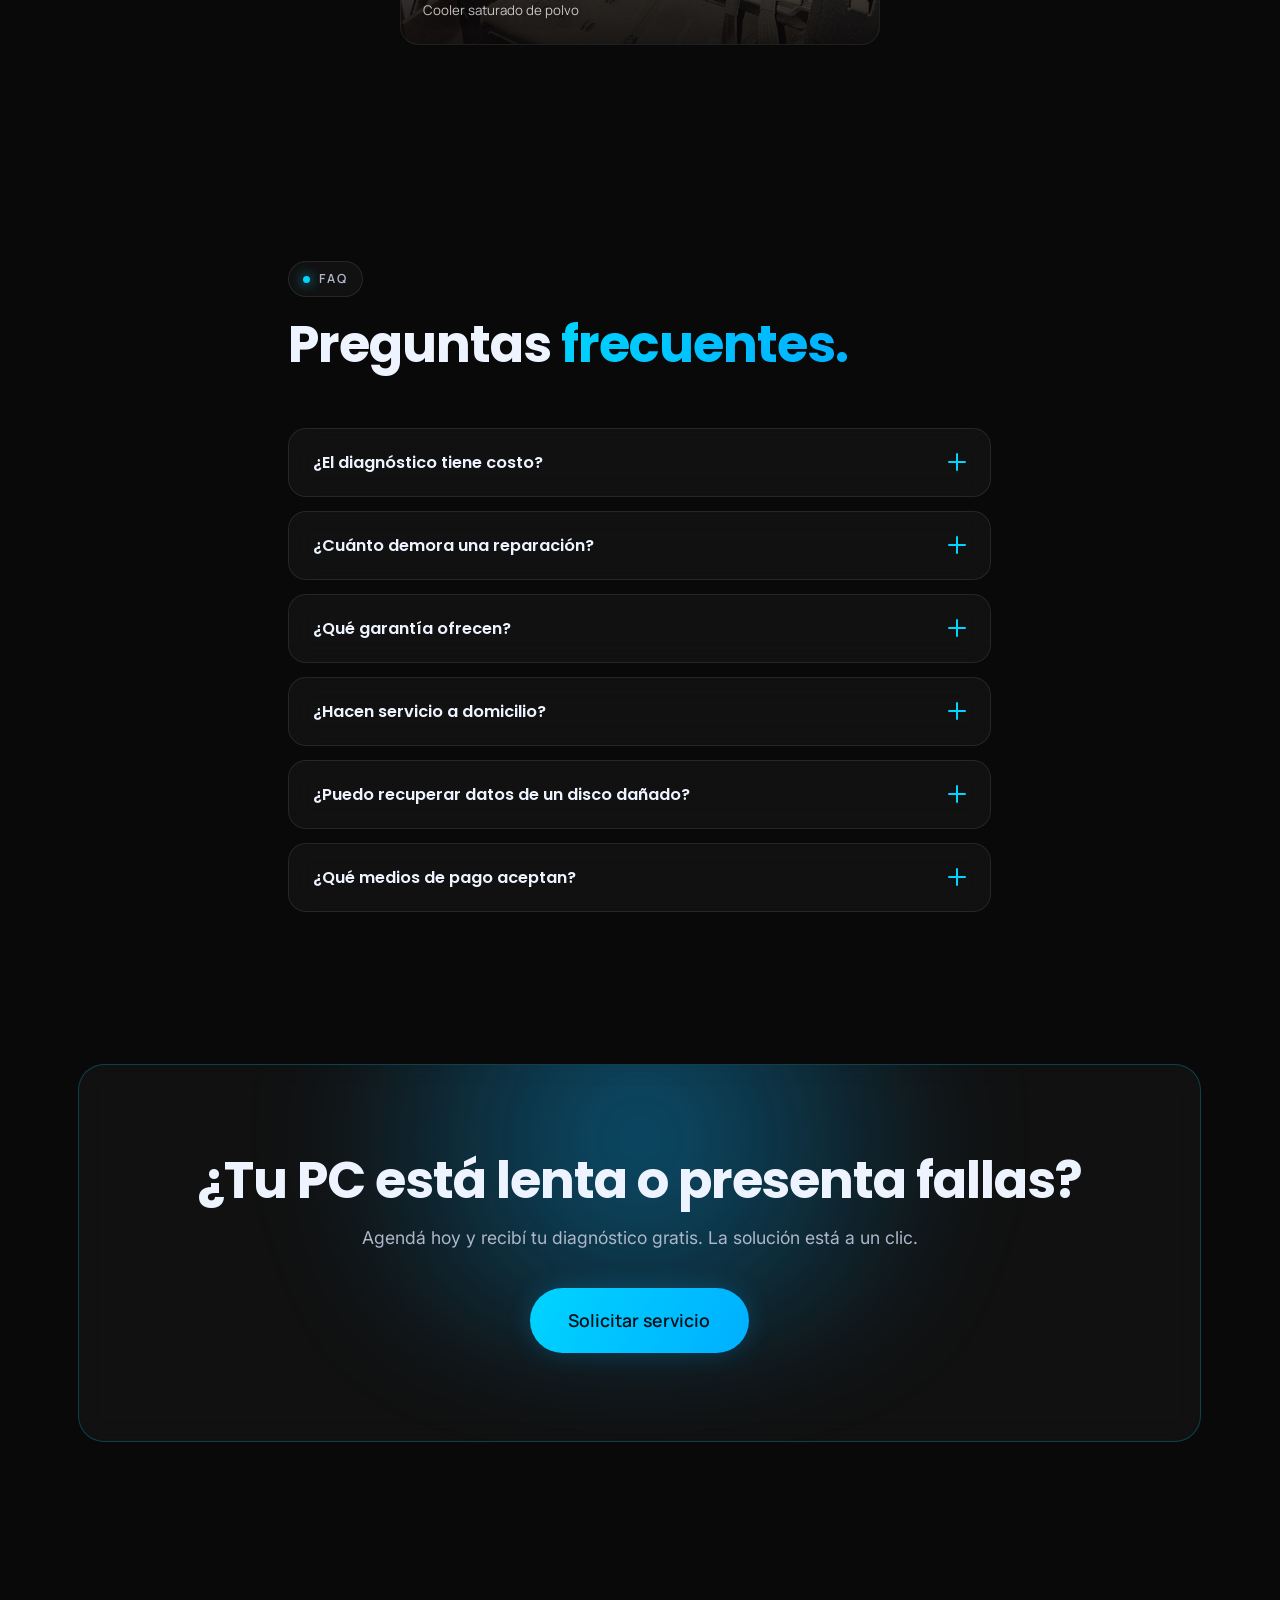
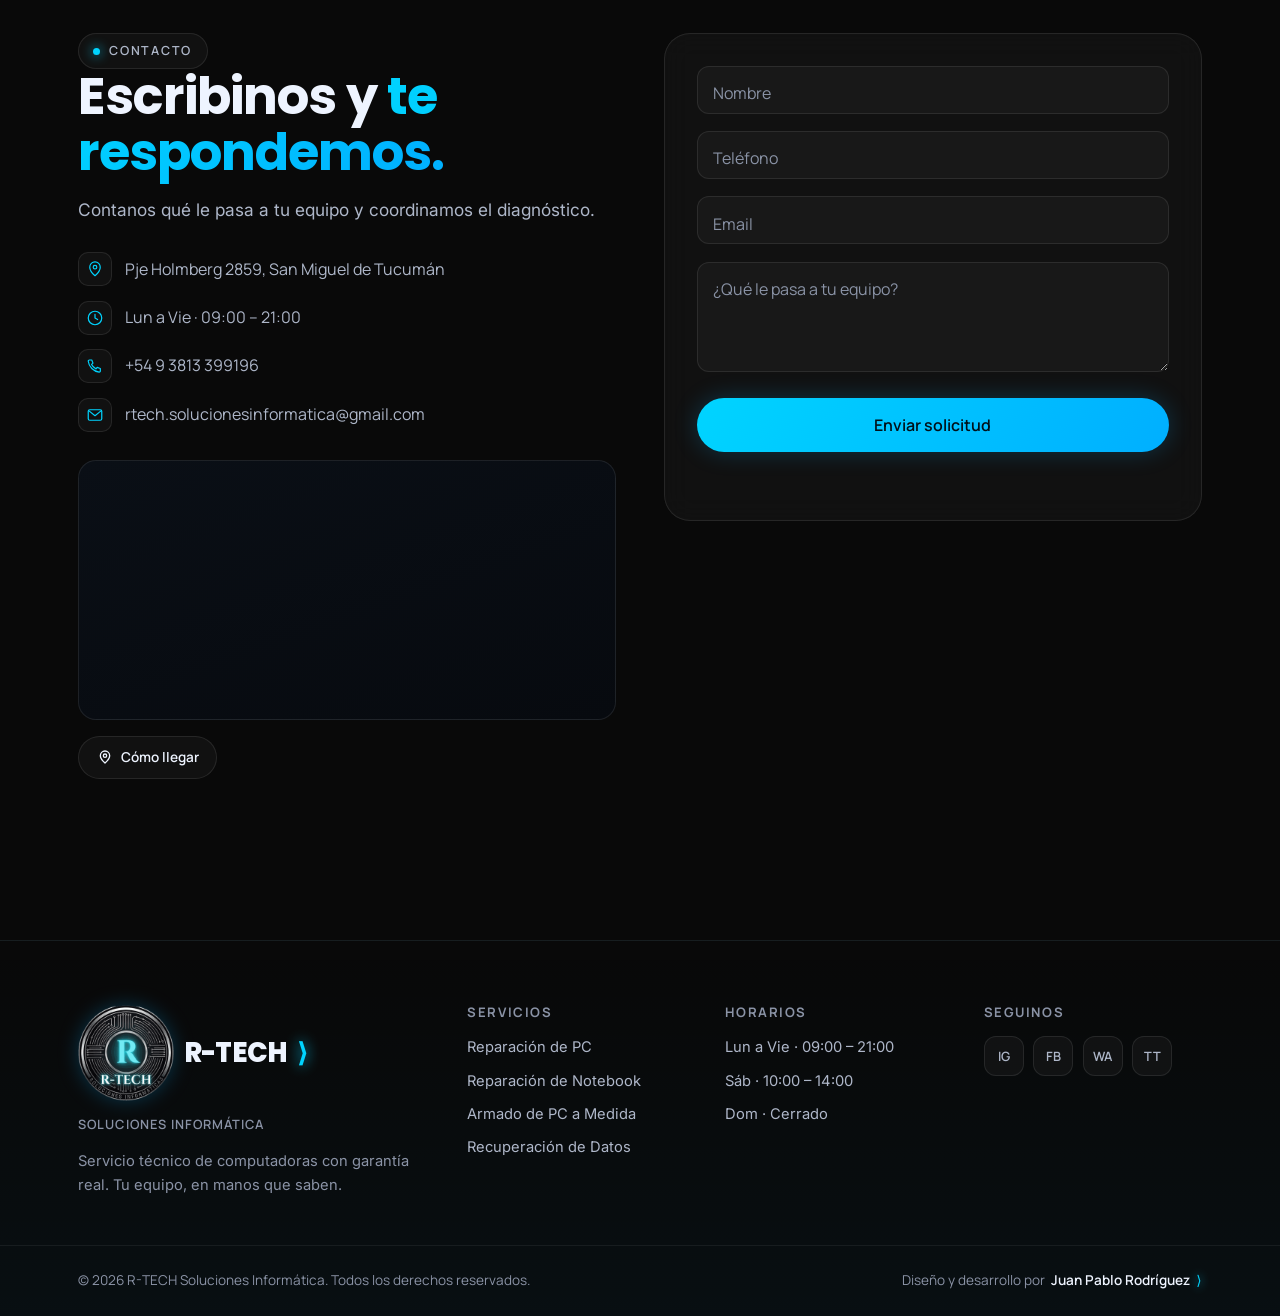
==== commit 8dfa7575: "Add files via upload" ====
--- a/index.html
+++ b/index.html
@@ -674,7 +674,7 @@
               <li>
                 <span><svg viewBox="0 0 24 24" fill="none" stroke="currentColor" stroke-width="1.6" stroke-linecap="round" stroke-linejoin="round"><path d="M12 21s7-6.1 7-11.5A7 7 0 105 9.5C5 14.9 12 21 12 21z"/><circle cx="12" cy="9.5" r="2.4"/></svg></span>
                 <a href="https://www.google.com/maps/search/?api=1&amp;query=Pje+Holmberg+2859,+San+Miguel+de+Tucum%C3%A1n,+Tucum%C3%A1n,+Argentina"
-                   target="_blank" rel="noopener noreferrer">Pje Holmberg 2859, San Miguel de Tucumán, Tucumán</a>
+                   target="_blank" rel="noopener noreferrer">Pje Holmberg 2859, San Miguel de Tucumán</a>
               </li>
               <li><span><svg viewBox="0 0 24 24" fill="none" stroke="currentColor" stroke-width="1.6" stroke-linecap="round" stroke-linejoin="round"><circle cx="12" cy="12" r="9"/><path d="M12 7v5l3.5 2"/></svg></span> Lun a Vie · 09:00 – 21:00</li>
               <li><span><svg viewBox="0 0 24 24" fill="none" stroke="currentColor" stroke-width="1.6" stroke-linecap="round" stroke-linejoin="round"><path d="M4.5 4h3.2l1.6 4.2-2 1.6a12 12 0 006 6l1.6-2 4.2 1.6v3.2a1.5 1.5 0 01-1.6 1.5A16.5 16.5 0 013 5.6 1.5 1.5 0 014.5 4z"/></svg></span> <a href="tel:+5493813399196">+54 9 3813 399196</a></li>
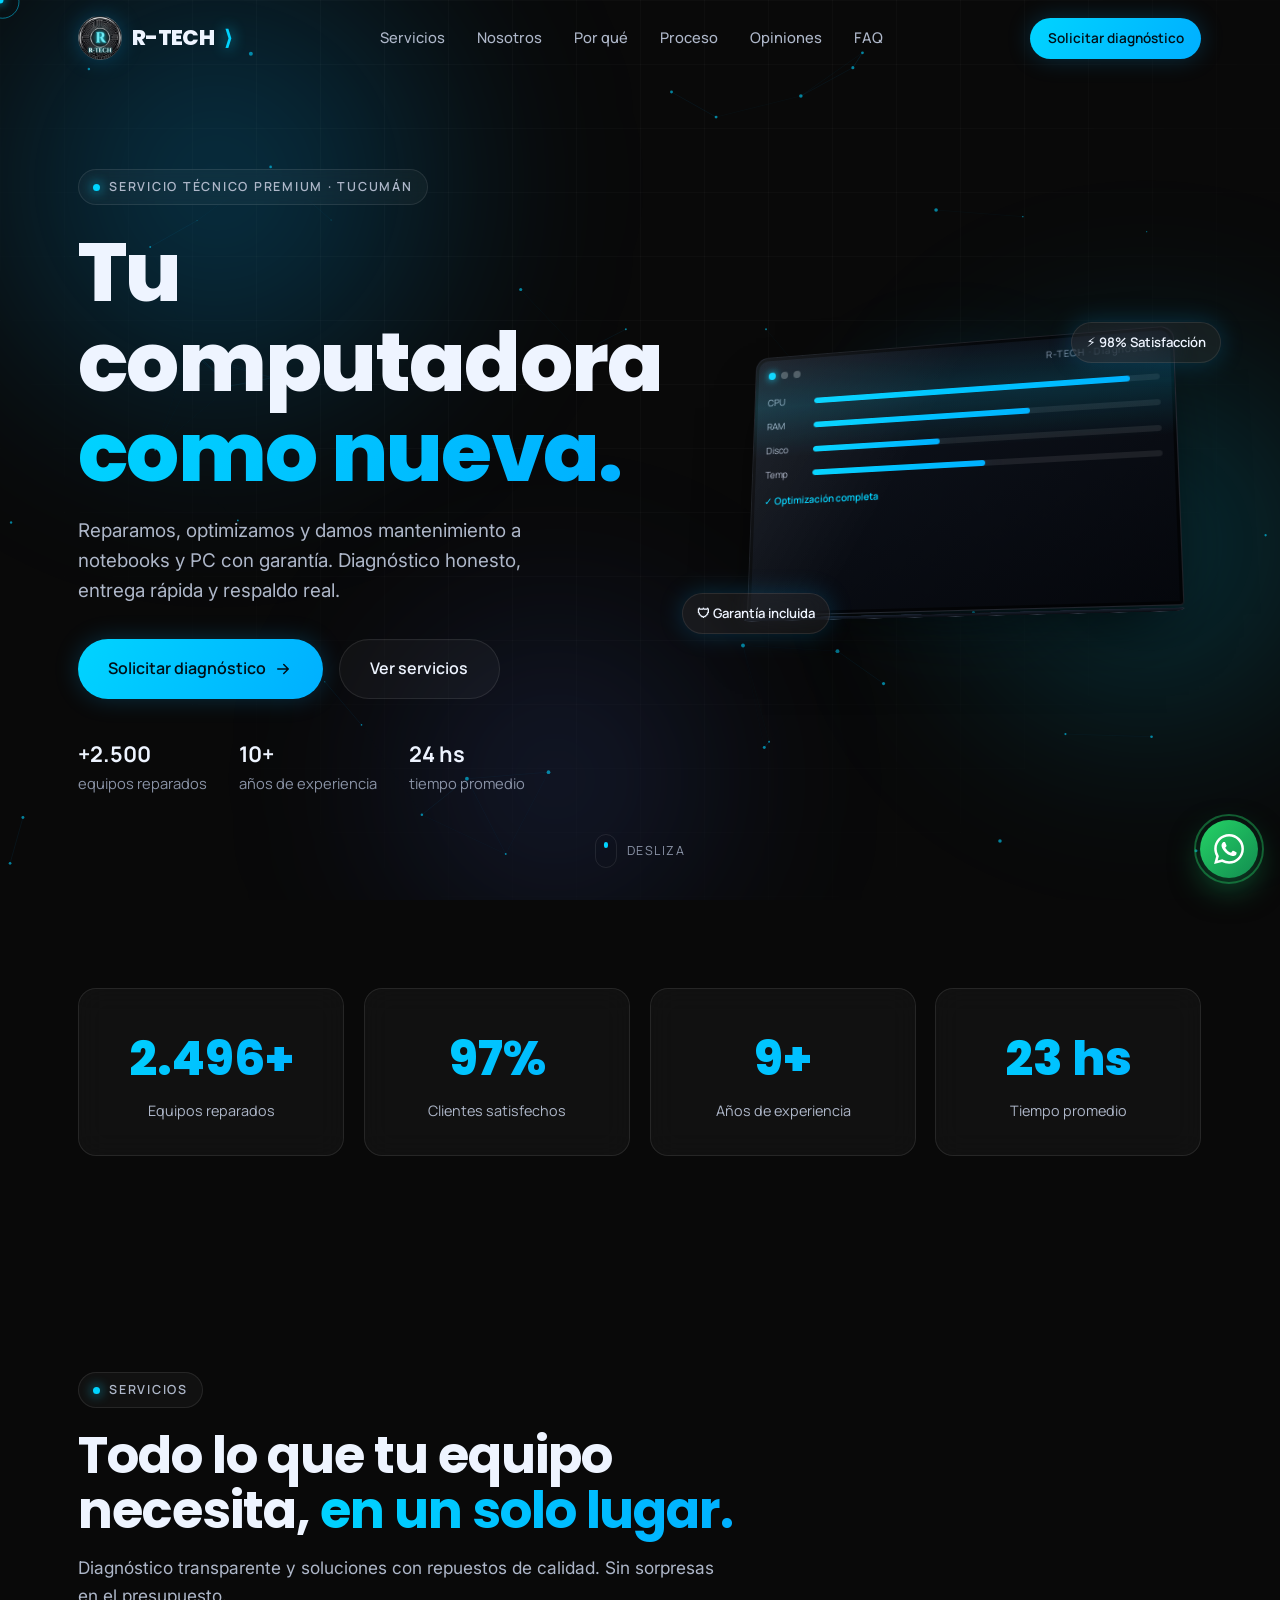
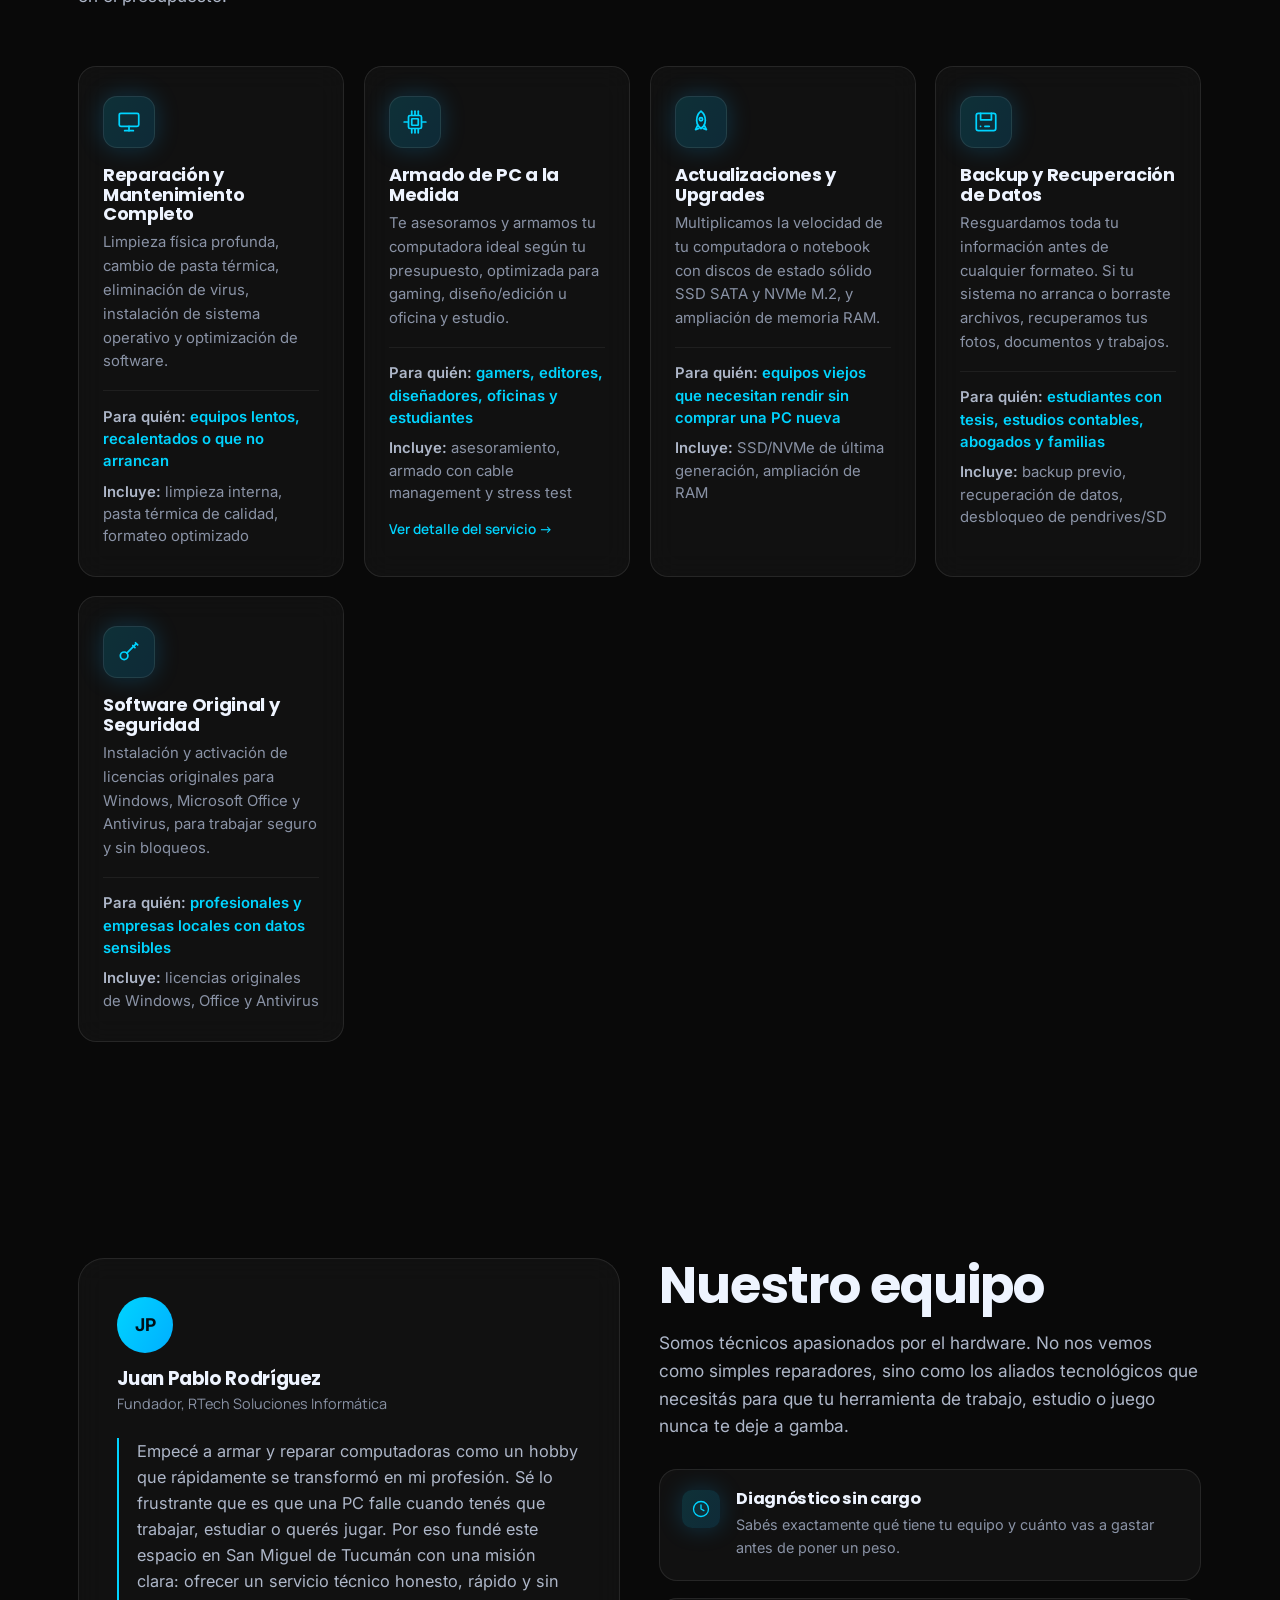
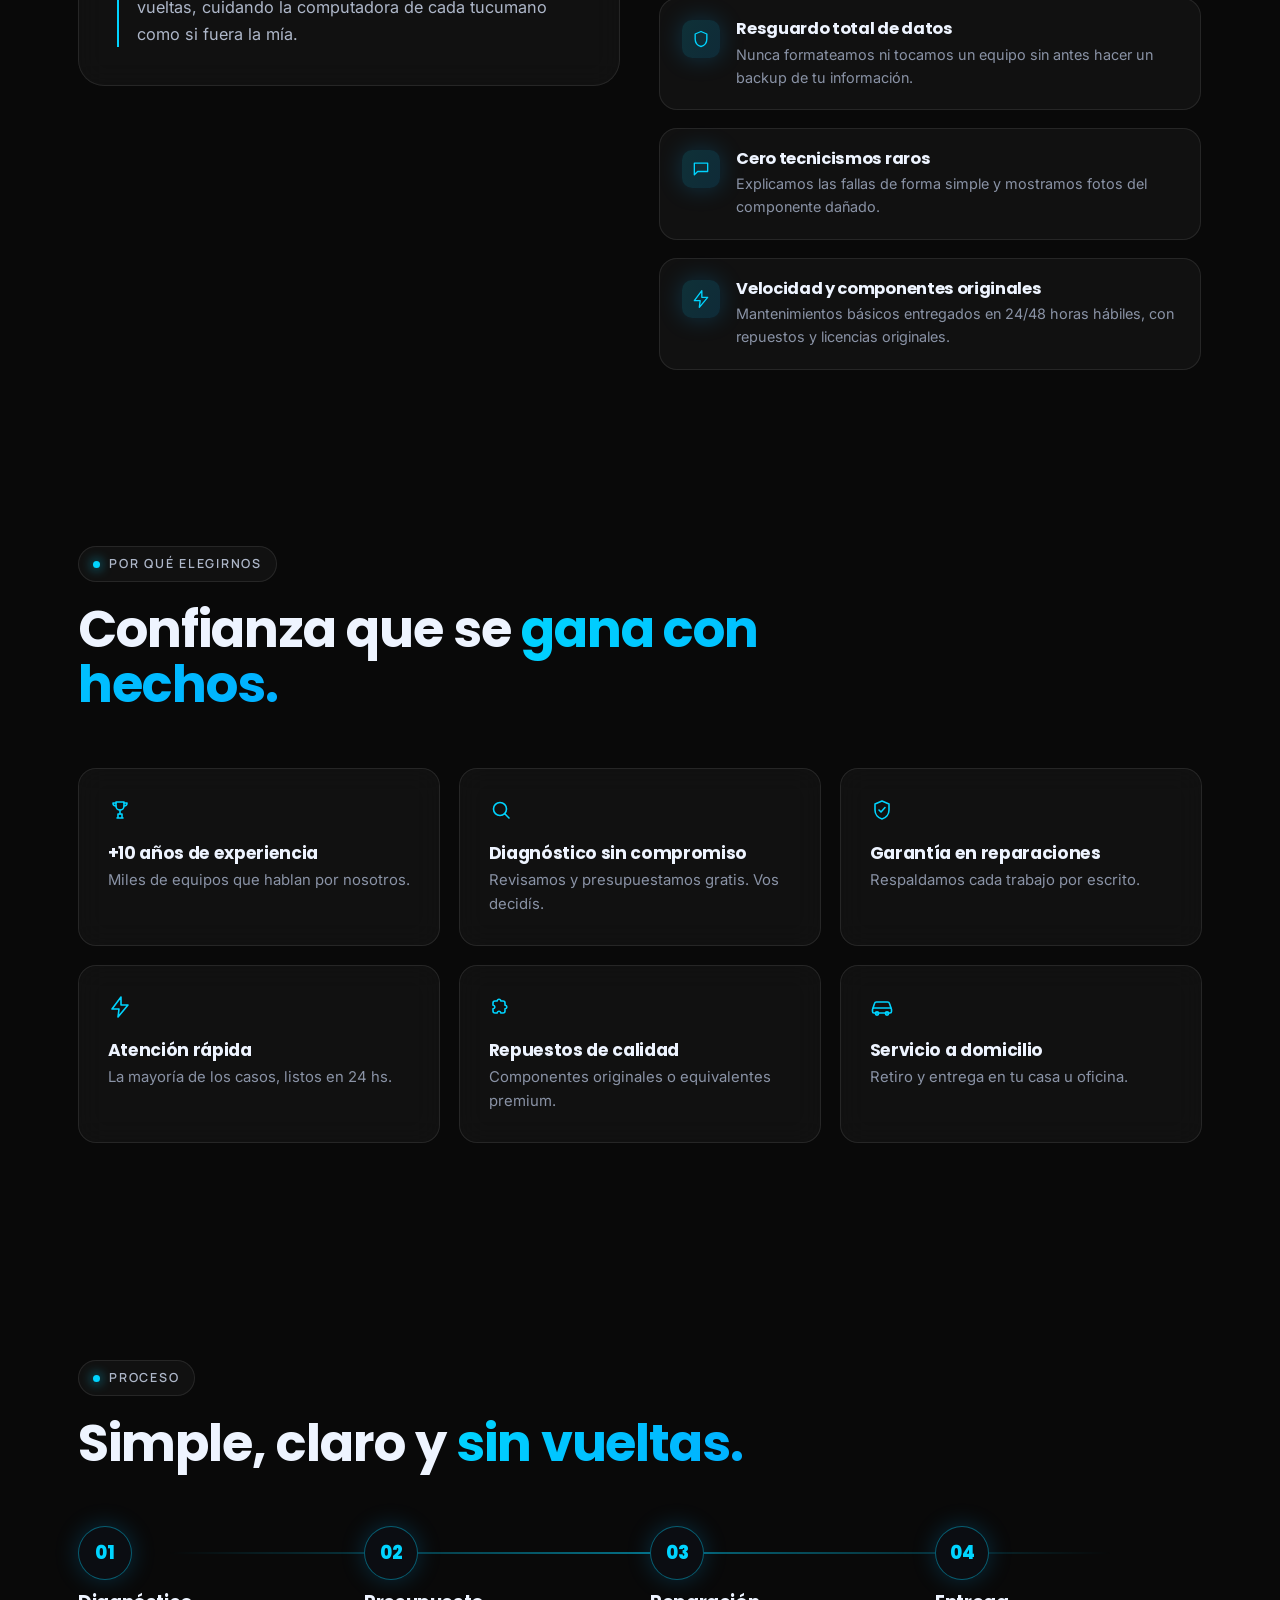
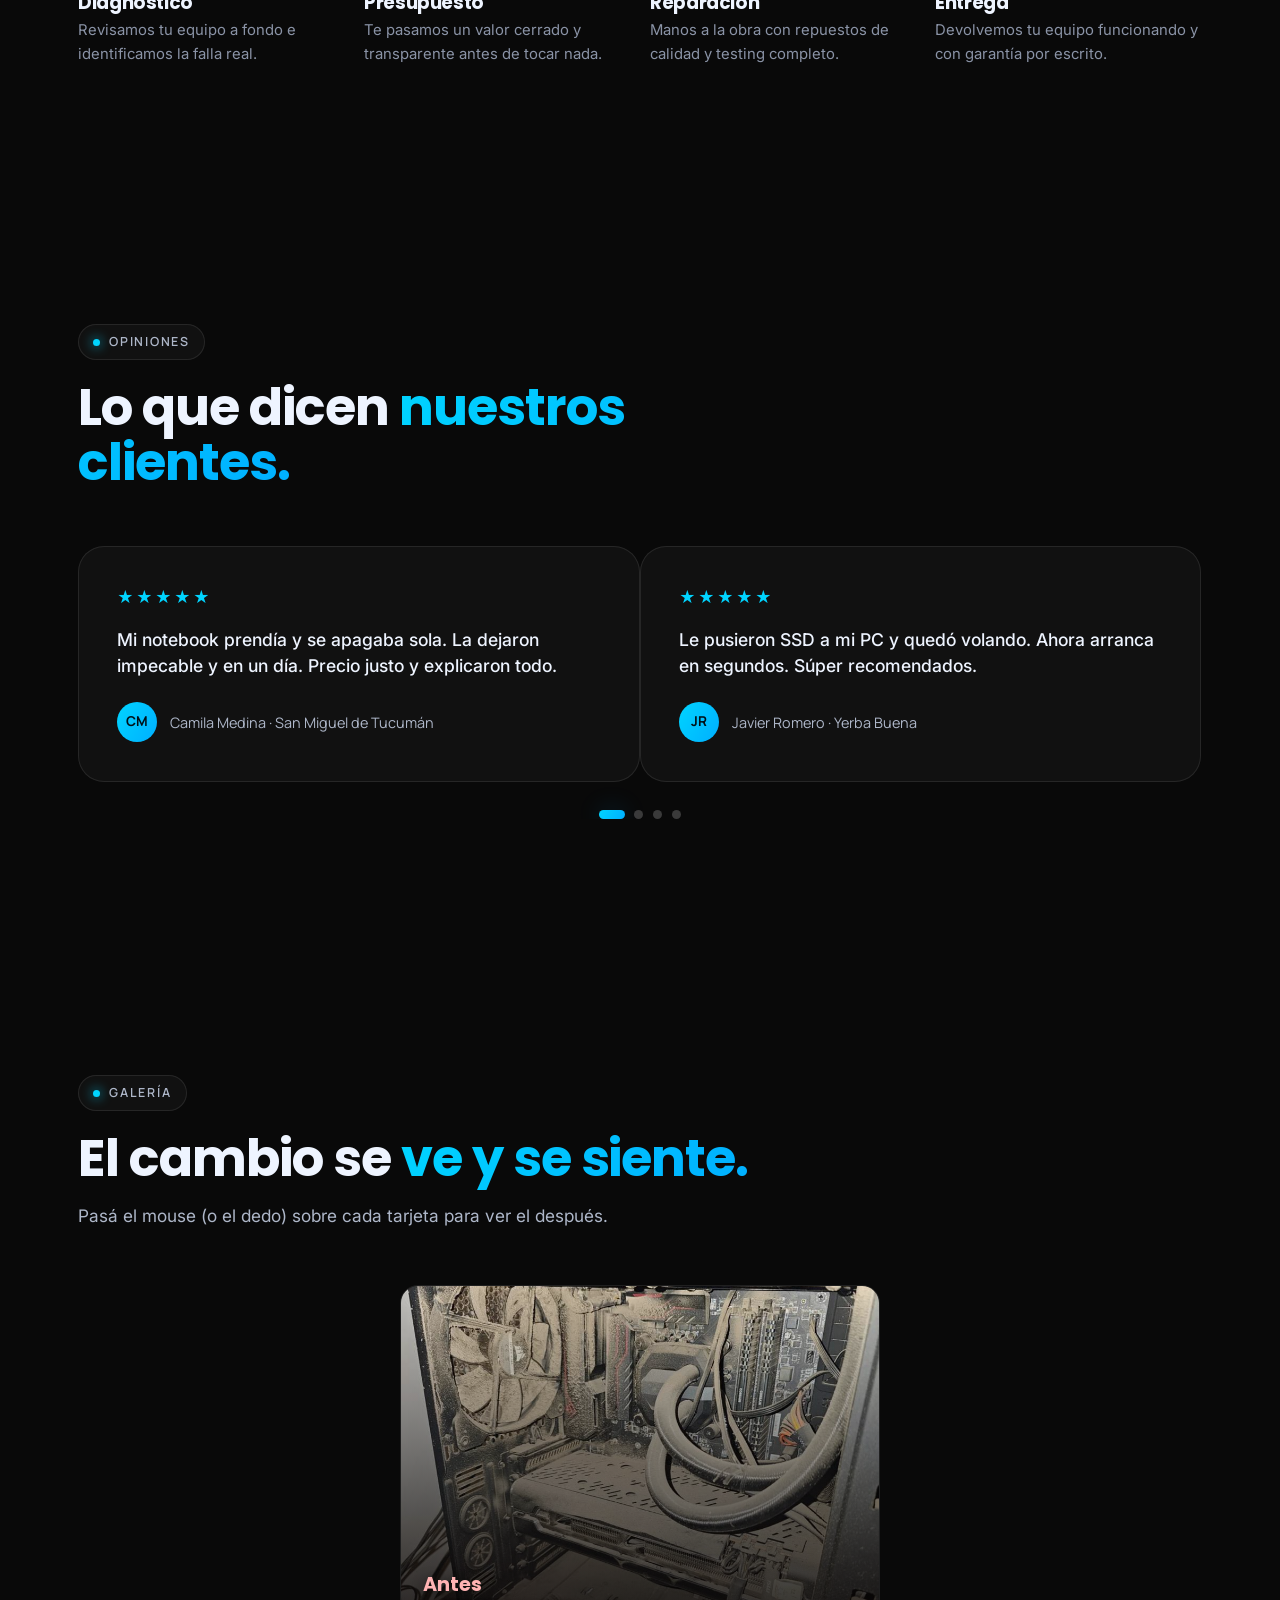
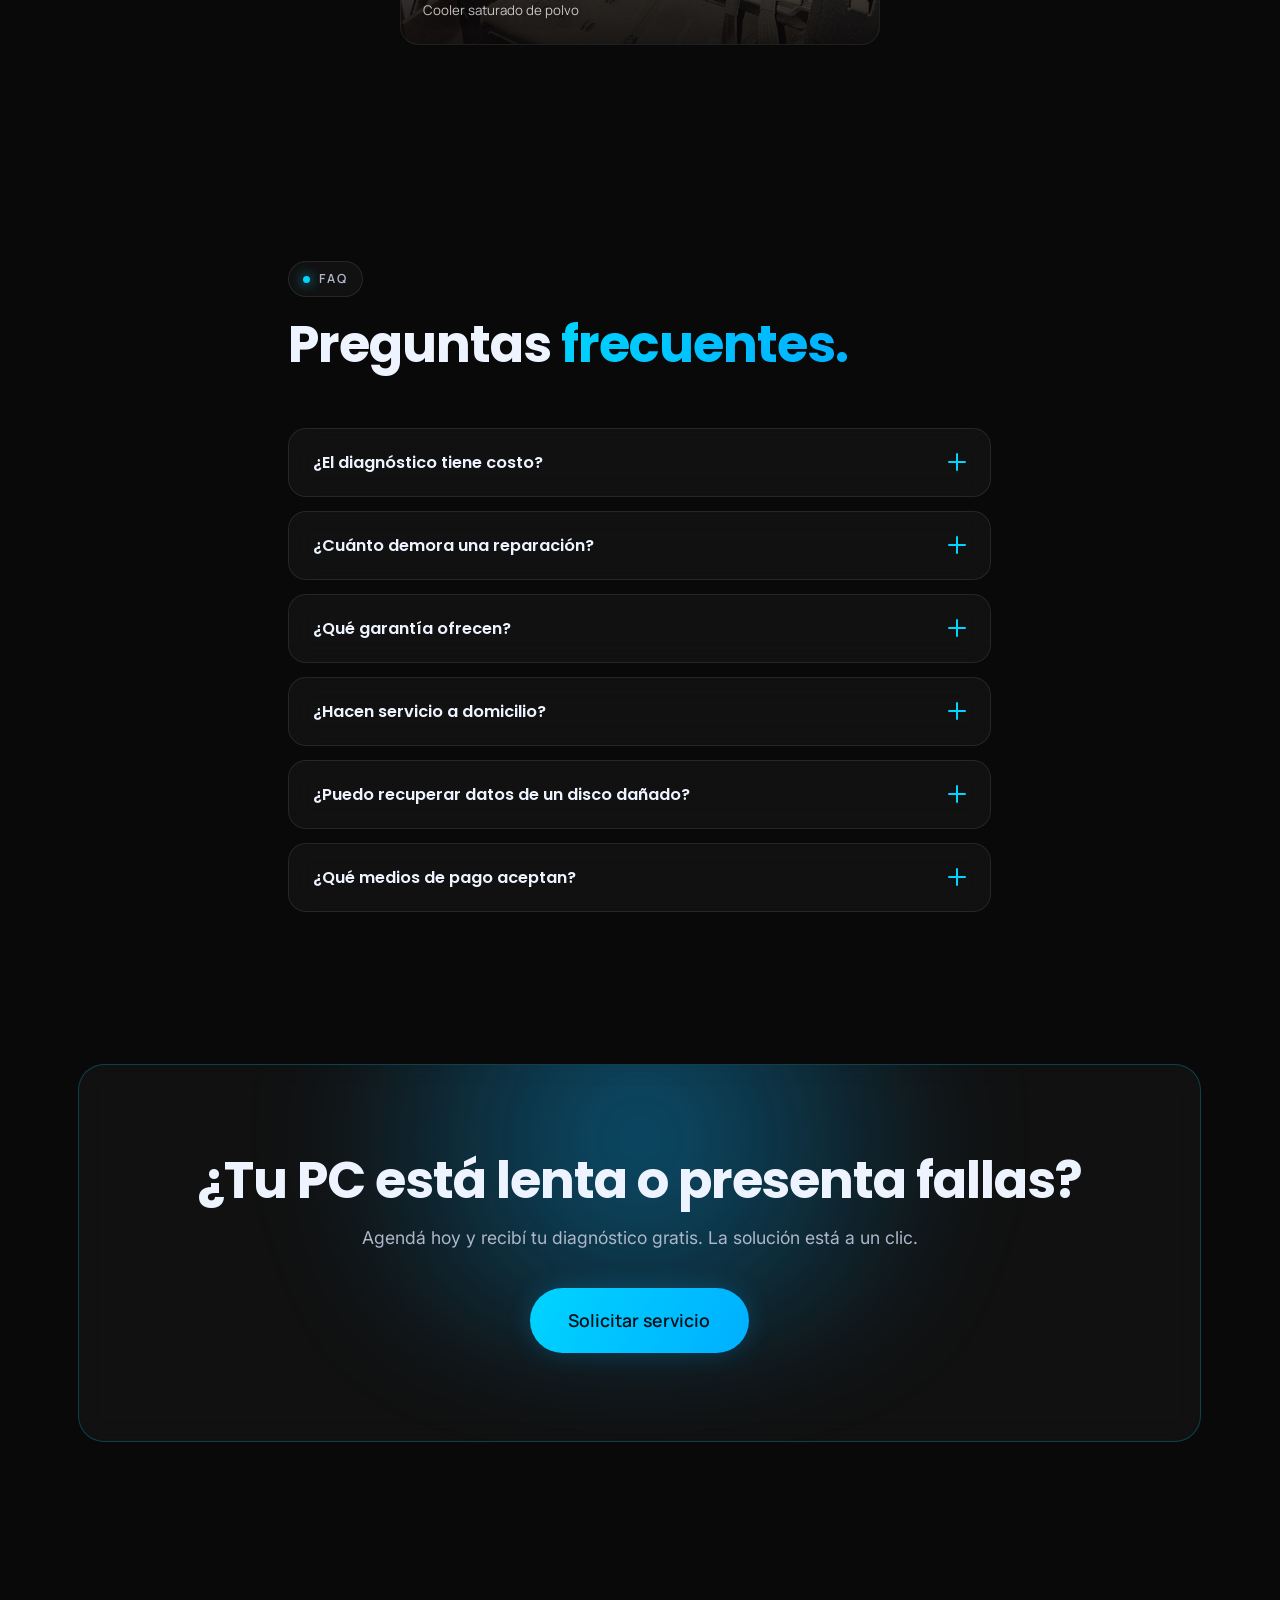
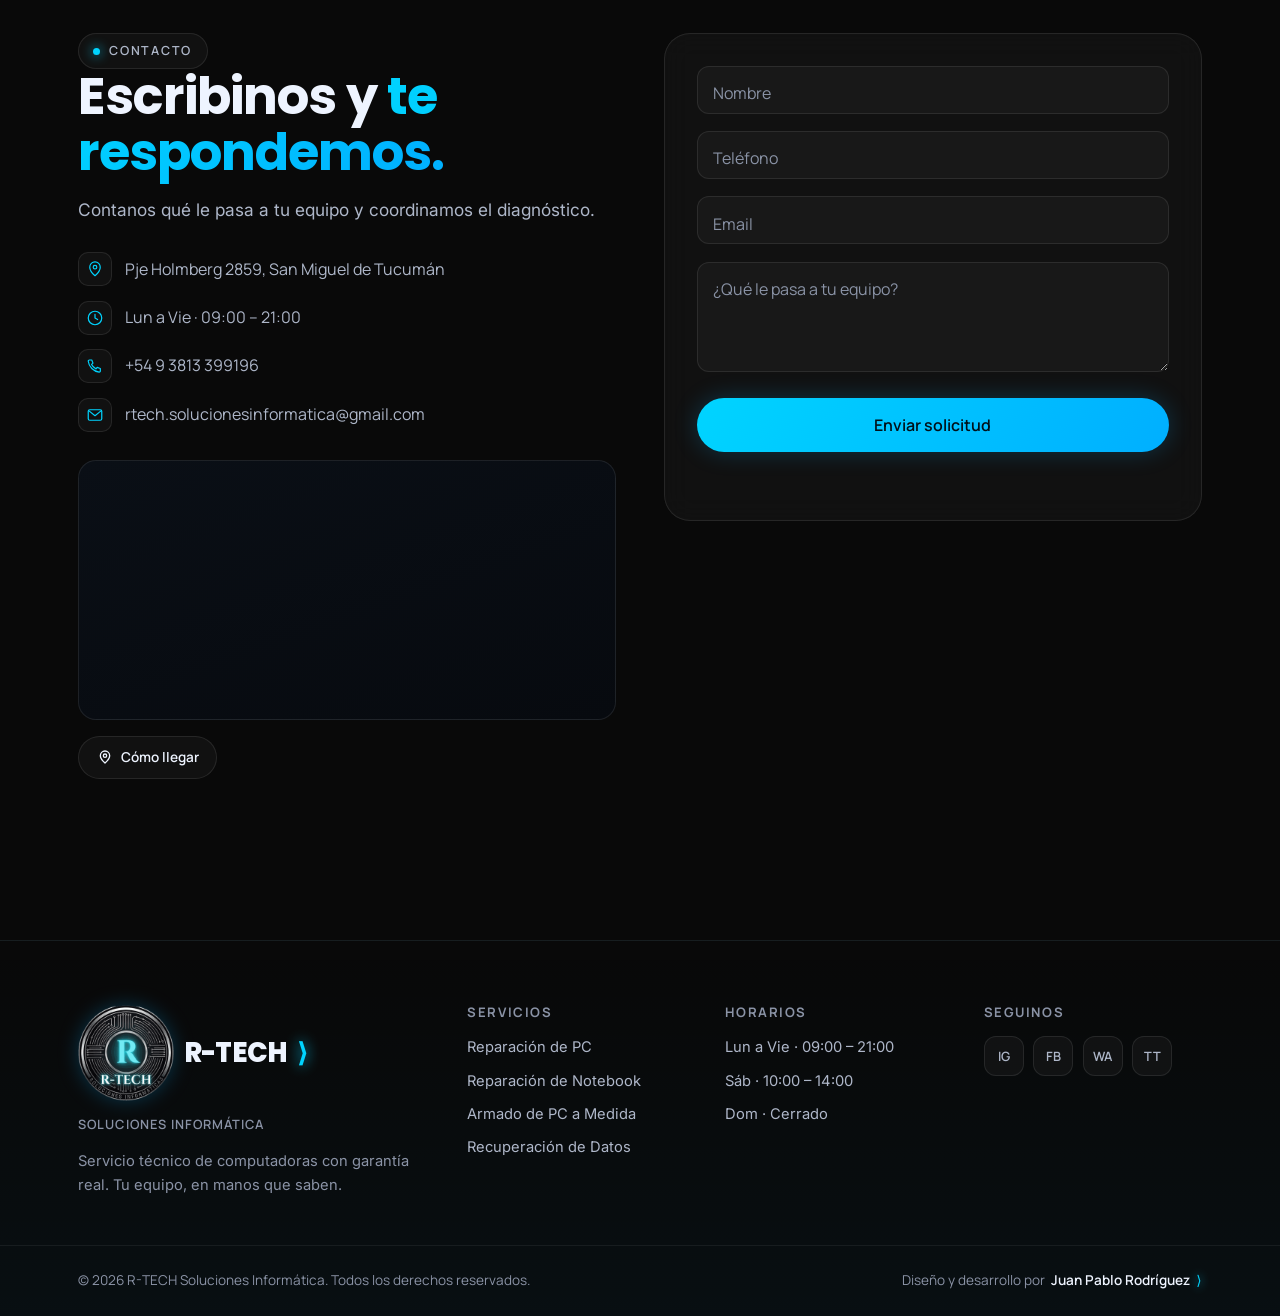
==== commit afeee07f: "Add files via upload" ====
--- a/index.html
+++ b/index.html
@@ -145,6 +145,7 @@
     ]
   }
   </script>
+  <noscript><style>.reveal{opacity:1!important;transform:none!important}</style></noscript>
 </head>
 
 <body>
--- a/style.css
+++ b/style.css
@@ -689,8 +689,9 @@
   .nav__links { display: none; }
   .nav > .container .btn { display: none; }
   .nav__burger { display: flex; }
-  .hero__inner { grid-template-columns: 1fr; gap: 4rem; }
-  .hero__stage { order: -1; min-height: 300px; }
+  .hero { padding: 6.5rem 0 3rem; min-height: auto; }
+  .hero__inner { grid-template-columns: 1fr; gap: 2.2rem; }
+  .hero__stage { order: 1; min-height: 260px; }
   .timeline { grid-template-columns: 1fr 1fr; row-gap: 2.5rem; }
   .timeline::before { display: none; }
   .stats { grid-template-columns: 1fr 1fr; }
